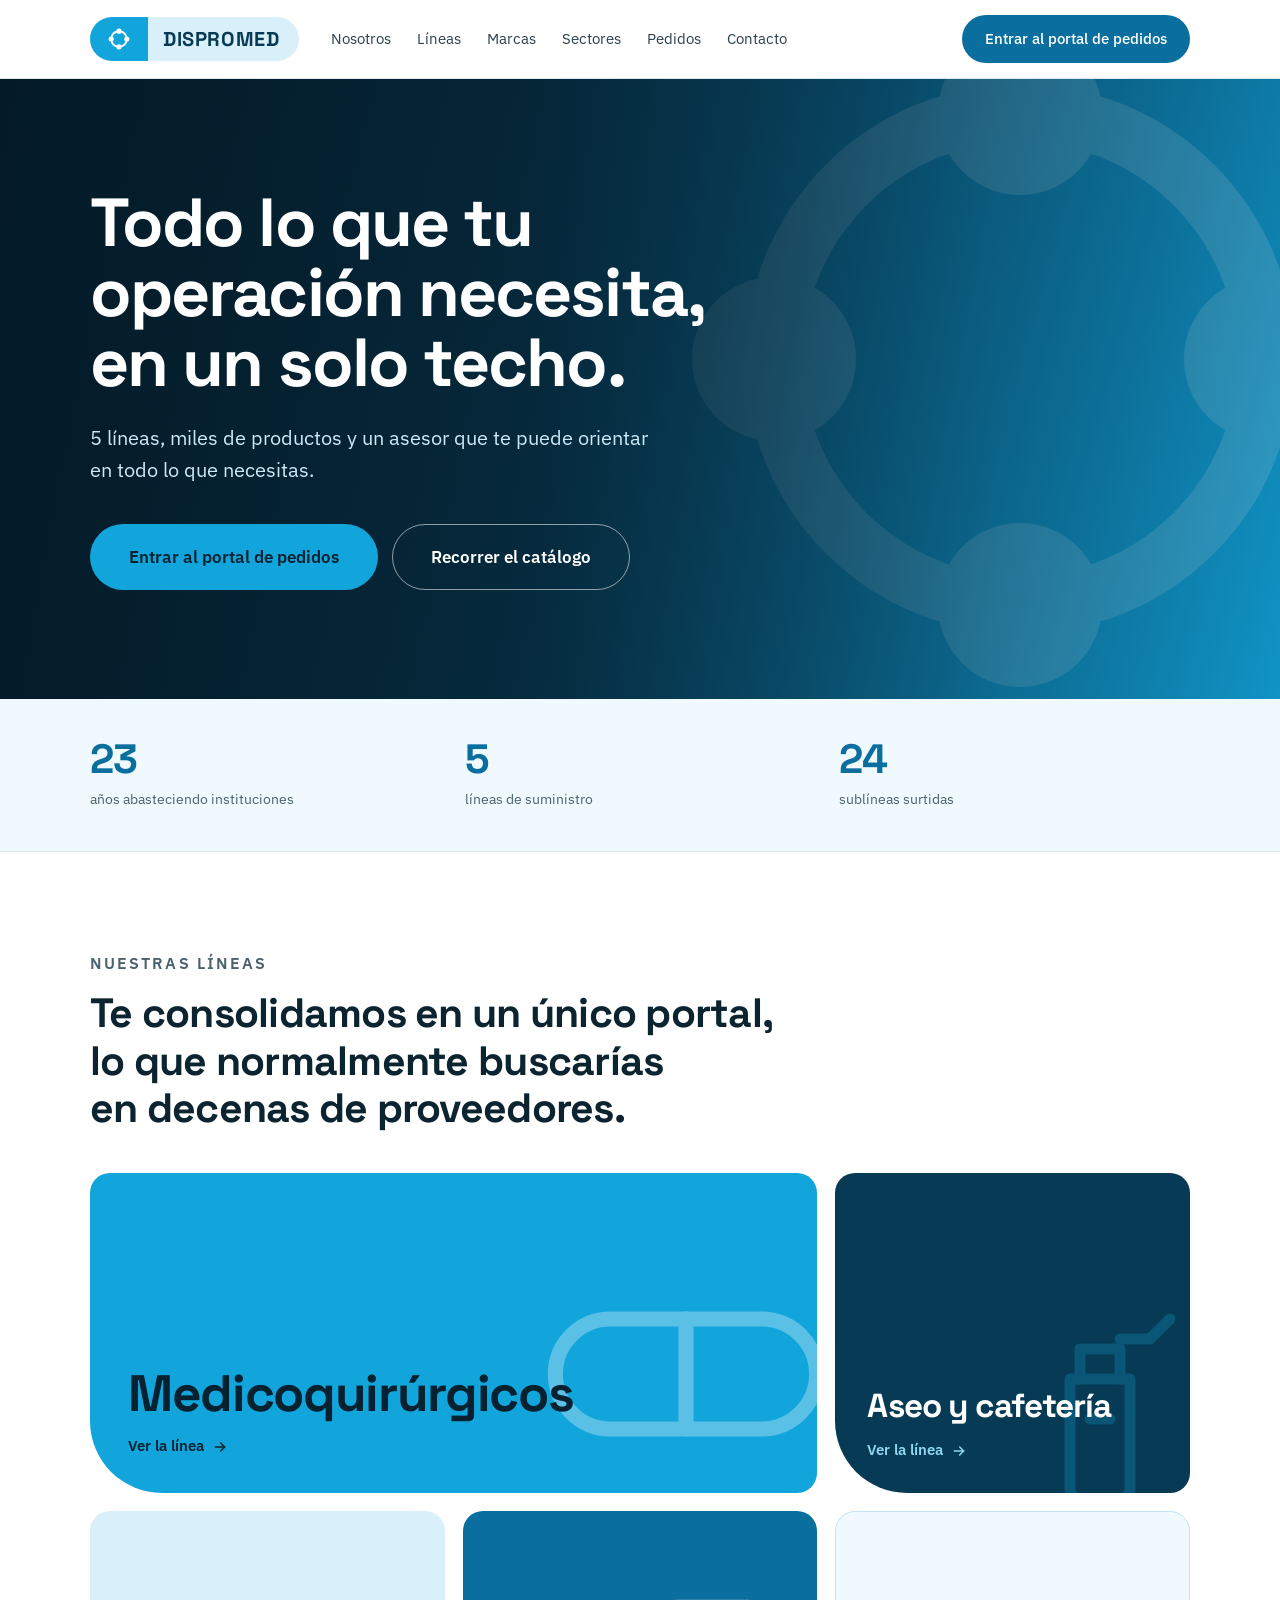
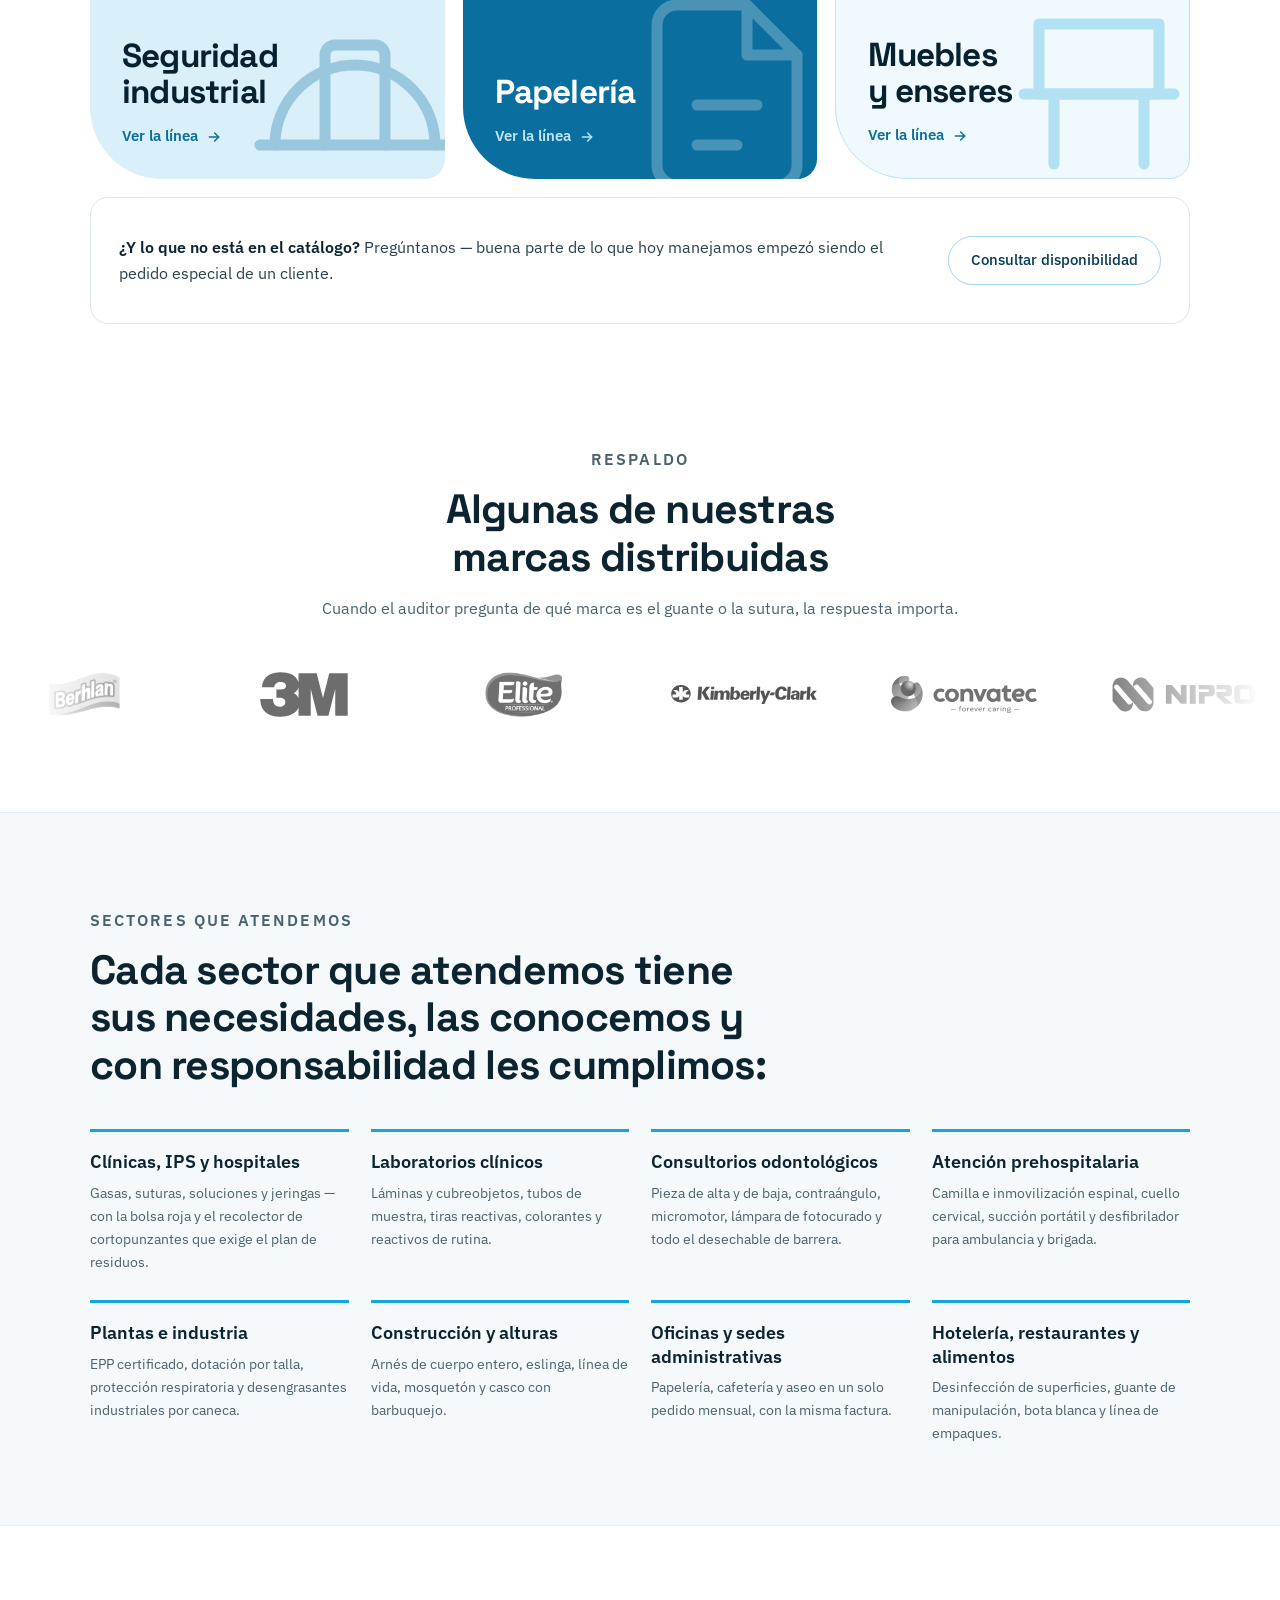
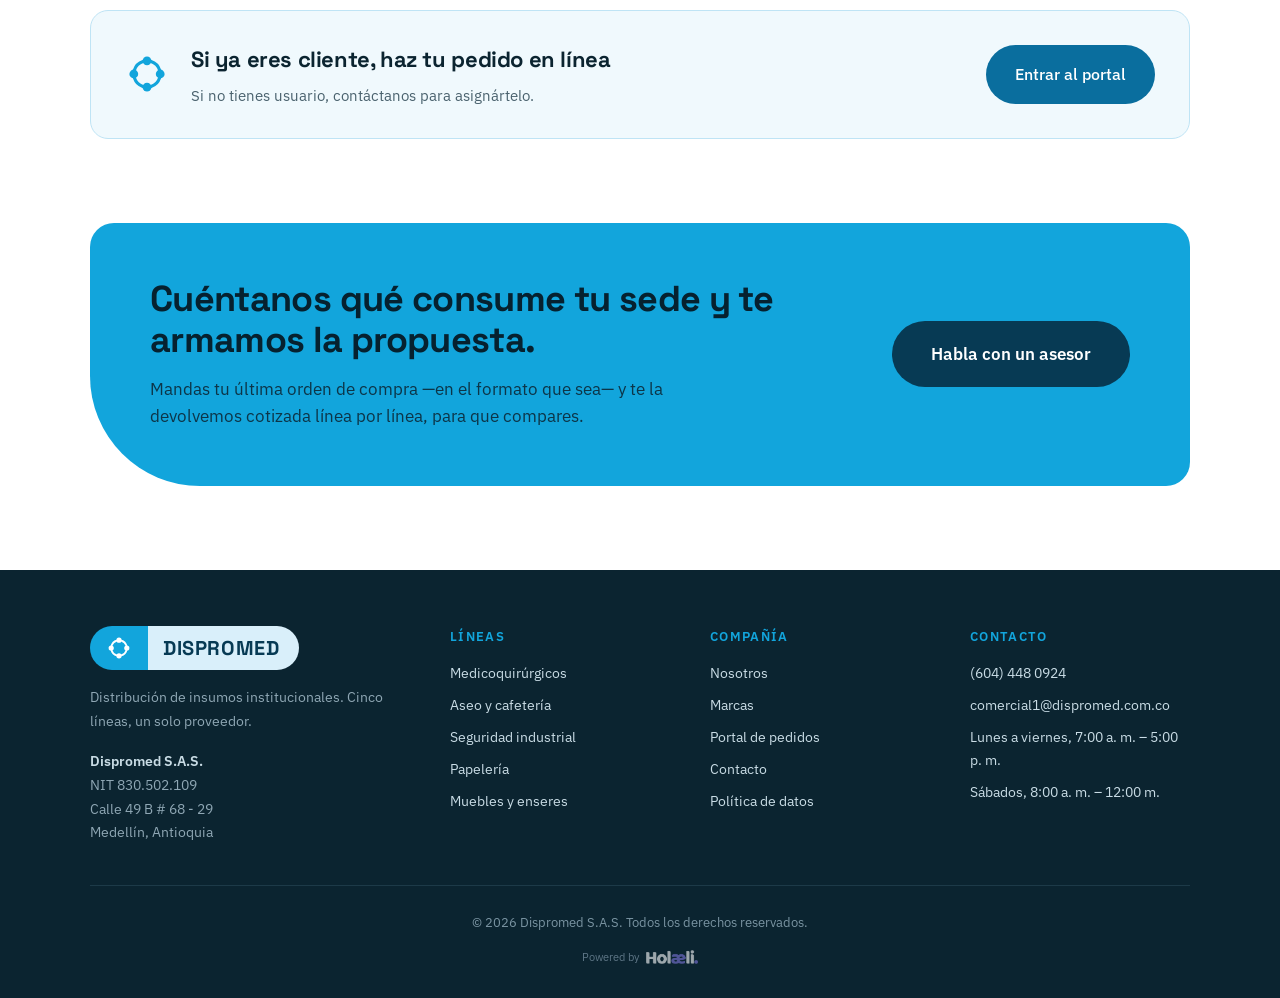
==== index.html @ 40efeca0 "feat(catalogo): el CSV manda, y la pagina obedece Las cinco tarjetas de linea llevaban a #contacto y" ====
<!doctype html>
<html lang="es-CO">
<head>
<meta charset="utf-8">
<meta name="viewport" content="width=device-width, initial-scale=1">
<title>Dispromed — Distribución de insumos institucionales</title>
<meta name="description" content="Medicoquirúrgicos, aseo y cafetería, seguridad industrial, papelería y muebles. Cinco líneas de suministro y un asesor que conoce lo que tu sede consume.">
<link rel="canonical" href="https://dispromed.com.co/">

<meta property="og:type" content="website">
<meta property="og:locale" content="es_CO">
<meta property="og:site_name" content="Dispromed">
<meta property="og:title" content="Dispromed — Distribución de insumos institucionales">
<meta property="og:description" content="Cinco líneas, miles de productos y un asesor que te puede orientar en todo lo que necesitas.">
<meta property="og:url" content="https://dispromed.com.co/">
<meta name="twitter:card" content="summary_large_image">
<meta name="theme-color" content="#12A5DC">

<link rel="icon" href="assets/img/favicon.svg" type="image/svg+xml">
<link rel="apple-touch-icon" href="assets/img/apple-touch-icon.png">

<link rel="preconnect" href="https://fonts.googleapis.com">
<link rel="preconnect" href="https://fonts.gstatic.com" crossorigin>
<link rel="stylesheet" href="https://fonts.googleapis.com/css2?family=Space+Grotesk:wght@500;700&family=IBM+Plex+Sans:wght@400;500;600&display=swap">
<link rel="stylesheet" href="assets/css/main.css?v=11">
<script defer src="assets/js/catalogo.js?v=1"></script>
</head>
<body>

<a class="skip" href="#contenido">Saltar al contenido</a>

<!-- Glifos reutilizables -->
<svg width="0" height="0" style="position:absolute" aria-hidden="true" focusable="false">
  <symbol id="ciclo" viewBox="0 0 100 100">
    <g fill="none" stroke="currentColor" stroke-width="7" stroke-linecap="round">
      <path d="M 59.27 21.47 A 30 30 0 0 1 78.53 40.73"/>
      <path d="M 78.53 59.27 A 30 30 0 0 1 59.27 78.53"/>
      <path d="M 40.73 78.53 A 30 30 0 0 1 21.47 59.27"/>
      <path d="M 21.47 40.73 A 30 30 0 0 1 40.73 21.47"/>
    </g>
    <g fill="currentColor">
      <circle cx="50" cy="20" r="10"/><circle cx="80" cy="50" r="10"/>
      <circle cx="50" cy="80" r="10"/><circle cx="20" cy="50" r="10"/>
    </g>
  </symbol>
  <symbol id="flecha" viewBox="0 0 24 24">
    <g fill="none" stroke="currentColor" stroke-width="2.2" stroke-linecap="round" stroke-linejoin="round">
      <path d="M5 12h14"/><path d="m13 6 6 6-6 6"/>
    </g>
  </symbol>
</svg>

<!-- ============================ CABECERA ============================ -->
<header class="site-header">
  <div class="wrap site-header__inner">
    <a class="logo" href="/" aria-label="Dispromed — inicio">
      <span class="logo__mark"><svg aria-hidden="true" style="color:#fff"><use href="#ciclo"/></svg></span>
      <span class="logo__word">DISPROMED</span>
    </a>

    <button class="nav-toggle" type="button" aria-expanded="false" aria-controls="nav" aria-label="Abrir menú">
      <svg width="24" height="24" viewBox="0 0 24 24" fill="none" stroke="currentColor" stroke-width="2" stroke-linecap="round" aria-hidden="true"><path d="M4 7h16M4 12h16M4 17h16"/></svg>
    </button>

    <nav class="nav" id="nav" aria-label="Principal">
      <a href="#nosotros">Nosotros</a>
      <a href="#lineas">Líneas</a>
      <a href="#marcas">Marcas</a>
      <a href="#sectores">Sectores</a>
      <a href="#pedidos">Pedidos</a>
      <a href="#contacto">Contacto</a>
    </nav>

    <a class="btn btn--primary btn--sm" href="https://app.holaeli.app" target="_blank" rel="noopener">Entrar al portal de pedidos</a>
  </div>
</header>

<main id="contenido">

<!-- ============================ BANNER ============================ -->
<section class="hero">
  <div class="hero__bg" aria-hidden="true"></div>
  <svg class="hero__mark" aria-hidden="true" style="color:#fff"><use href="#ciclo"/></svg>
  <div class="hero__veil" aria-hidden="true"></div>

  <div class="wrap hero__inner">
    <h1>Todo lo que tu operación necesita, en un solo techo.</h1>
    <p>5 líneas, miles de productos y un asesor que te puede orientar en todo lo que necesitas.</p>
    <div class="hero__cta">
      <a class="btn btn--brand btn--lg" href="https://app.holaeli.app" target="_blank" rel="noopener">Entrar al portal de pedidos</a>
      <a class="btn btn--ghost-light btn--lg" href="#lineas">Recorrer el catálogo</a>
    </div>
  </div>
</section>

<!-- ============================ CIFRAS ============================ -->
<section class="stats" id="nosotros" aria-label="Dispromed en cifras">
  <div class="wrap stats__grid">
    <div><div class="stat__n">23</div><div class="stat__l">años abasteciendo instituciones</div></div>
    <div><div class="stat__n" data-stat="lineas">5</div><div class="stat__l">líneas de suministro</div></div>
    <div><div class="stat__n" data-stat="sublineas">24</div><div class="stat__l">sublíneas surtidas</div></div>
  </div>
</section>

<!-- ============================ LÍNEAS ============================ -->
<section class="section section--tight" id="lineas">
  <div class="wrap">
    <div class="section__head">
      <p class="eyebrow">Nuestras líneas</p>
      <h2>Te consolidamos en un único portal, lo que normalmente buscarías en decenas de proveedores.</h2>
    </div>

    <div class="lines">
      <a class="line line--brand line--wide" href="catalogo/medicoquirurgicos.html">
        <svg class="line__icon" viewBox="0 0 24 24" fill="none" stroke-width="1.1" stroke-linecap="round" stroke-linejoin="round" aria-hidden="true"><rect x="2.5" y="8" width="19" height="8" rx="4"/><path d="M12 8v8"/></svg>
        <span class="line__name">Medicoquirúrgicos</span>
        <span class="line__more">Ver la línea <svg aria-hidden="true"><use href="#flecha"/></svg></span>
      </a>

      <a class="line line--ink" href="catalogo/aseo-y-cafeteria.html">
        <svg class="line__icon" viewBox="0 0 24 24" fill="none" stroke-width="1.1" stroke-linecap="round" stroke-linejoin="round" aria-hidden="true"><path d="M9 9h6v11a1 1 0 0 1-1 1h-4a1 1 0 0 1-1-1z"/><path d="M10 9V6h4v3"/><path d="M14 5h3l2-2"/><path d="M11 13h2"/></svg>
        <span class="line__name">Aseo y cafetería</span>
        <span class="line__more">Ver la línea <svg aria-hidden="true"><use href="#flecha"/></svg></span>
      </a>

      <a class="line line--pale" href="catalogo/seguridad-industrial.html">
        <svg class="line__icon" viewBox="0 0 24 24" fill="none" stroke-width="1.1" stroke-linecap="round" stroke-linejoin="round" aria-hidden="true"><path d="M4 17a8 8 0 0 1 16 0"/><path d="M9 17V8a1 1 0 0 1 1-1h4a1 1 0 0 1 1 1v9"/><path d="M2.5 17h19"/></svg>
        <span class="line__name">Seguridad<br>industrial</span>
        <span class="line__more">Ver la línea <svg aria-hidden="true"><use href="#flecha"/></svg></span>
      </a>

      <a class="line line--mid" href="catalogo/papeleria.html">
        <svg class="line__icon" viewBox="0 0 24 24" fill="none" stroke-width="1.1" stroke-linecap="round" stroke-linejoin="round" aria-hidden="true"><path d="M14 3H7a2 2 0 0 0-2 2v14a2 2 0 0 0 2 2h10a2 2 0 0 0 2-2V8z"/><path d="M14 3v5h5"/><path d="M9 13h6"/><path d="M9 17h4"/></svg>
        <span class="line__name">Papelería</span>
        <span class="line__more">Ver la línea <svg aria-hidden="true"><use href="#flecha"/></svg></span>
      </a>

      <a class="line line--soft" href="catalogo/muebles-y-enseres.html">
        <svg class="line__icon" viewBox="0 0 24 24" fill="none" stroke-width="1.1" stroke-linecap="round" stroke-linejoin="round" aria-hidden="true"><path d="M6 5h12v7H6z"/><path d="M4.5 12h15"/><path d="M7.5 12v7"/><path d="M16.5 12v7"/></svg>
        <span class="line__name">Muebles<br>y enseres</span>
        <span class="line__more">Ver la línea <svg aria-hidden="true"><use href="#flecha"/></svg></span>
      </a>
    </div>

    <div class="note-bar">
      <p class="note-bar__text"><strong>¿Y lo que no está en el catálogo?</strong> Pregúntanos — buena parte de lo que hoy manejamos empezó siendo el pedido especial de un cliente.</p>
      <a class="btn btn--outline btn--sm" href="#contacto">Consultar disponibilidad</a>
    </div>
  </div>
</section>

<!-- ============================ MARCAS ============================ -->
<section class="section" id="marcas" style="overflow:hidden">
  <div class="wrap">
    <div class="section__head section__head--center">
      <p class="eyebrow">Respaldo</p>
      <h2>Algunas de nuestras marcas distribuidas</h2>
      <p>Cuando el auditor pregunta de qué marca es el guante o la sutura, la respuesta importa.</p>
    </div>
  </div>

  <div class="marquee-zone" aria-label="Marcas distribuidas">
    <div class="mq">
      <div class="mq-track">
        <span class="mq-item"><img class="mq-logo" src="assets/img/marcas/berhlan.png" alt="Berhlan" loading="lazy"></span><span class="mq-item"><img class="mq-logo" src="assets/img/marcas/3m.svg" alt="3M" loading="lazy"></span><span class="mq-item"><img class="mq-logo" src="assets/img/marcas/elite.png" alt="Elite" loading="lazy"></span><span class="mq-item"><img class="mq-logo" src="assets/img/marcas/kimberly-clark.svg" alt="Kimberly-Clark" loading="lazy"></span><span class="mq-item"><img class="mq-logo" src="assets/img/marcas/convatec.svg" alt="ConvaTec" loading="lazy"></span><span class="mq-item"><img class="mq-logo" src="assets/img/marcas/nipro.svg" alt="Nipro" loading="lazy"></span><span class="mq-item"><img class="mq-logo is-small" src="assets/img/marcas/epson.svg" alt="Epson" loading="lazy"></span><span class="mq-item"><img class="mq-logo is-faint" src="assets/img/marcas/medex.png" alt="Medex" loading="lazy"></span><span class="mq-item"><img class="mq-logo" src="assets/img/marcas/hp.svg" alt="HP" loading="lazy"></span><span class="mq-item"><img class="mq-logo" src="assets/img/marcas/faber-castell.png" alt="Faber-Castell" loading="lazy"></span><span class="mq-item"><img class="mq-logo" src="assets/img/marcas/sharpie.svg" alt="Sharpie" loading="lazy"></span>
        <span class="mq-item" aria-hidden="true"><img class="mq-logo" src="assets/img/marcas/berhlan.png" alt="" loading="lazy"></span><span class="mq-item" aria-hidden="true"><img class="mq-logo" src="assets/img/marcas/3m.svg" alt="" loading="lazy"></span><span class="mq-item" aria-hidden="true"><img class="mq-logo" src="assets/img/marcas/elite.png" alt="" loading="lazy"></span><span class="mq-item" aria-hidden="true"><img class="mq-logo" src="assets/img/marcas/kimberly-clark.svg" alt="" loading="lazy"></span><span class="mq-item" aria-hidden="true"><img class="mq-logo" src="assets/img/marcas/convatec.svg" alt="" loading="lazy"></span><span class="mq-item" aria-hidden="true"><img class="mq-logo" src="assets/img/marcas/nipro.svg" alt="" loading="lazy"></span><span class="mq-item" aria-hidden="true"><img class="mq-logo is-small" src="assets/img/marcas/epson.svg" alt="" loading="lazy"></span><span class="mq-item" aria-hidden="true"><img class="mq-logo is-faint" src="assets/img/marcas/medex.png" alt="" loading="lazy"></span><span class="mq-item" aria-hidden="true"><img class="mq-logo" src="assets/img/marcas/hp.svg" alt="" loading="lazy"></span><span class="mq-item" aria-hidden="true"><img class="mq-logo" src="assets/img/marcas/faber-castell.png" alt="" loading="lazy"></span><span class="mq-item" aria-hidden="true"><img class="mq-logo" src="assets/img/marcas/sharpie.svg" alt="" loading="lazy"></span>
      </div>
    </div>
    <div class="mq-fade mq-fade--l" aria-hidden="true"></div>
    <div class="mq-fade mq-fade--r" aria-hidden="true"></div>
  </div>

</section>

<!-- ============================ SECTORES ============================ -->
<section class="section--tint" id="sectores">
  <div class="wrap">
    <div class="section__head">
      <p class="eyebrow">Sectores que atendemos</p>
      <h2>Cada sector que atendemos tiene sus necesidades, las conocemos y con responsabilidad les cumplimos:</h2>
    </div>

    <div class="sectors">
      <div class="sector"><h3>Clínicas, IPS y hospitales</h3><p>Gasas, suturas, soluciones y jeringas — con la bolsa roja y el recolector de cortopunzantes que exige el plan de residuos.</p></div>
      <div class="sector"><h3>Laboratorios clínicos</h3><p>Láminas y cubreobjetos, tubos de muestra, tiras reactivas, colorantes y reactivos de rutina.</p></div>
      <div class="sector"><h3>Consultorios odontológicos</h3><p>Pieza de alta y de baja, contraángulo, micromotor, lámpara de fotocurado y todo el desechable de barrera.</p></div>
      <div class="sector"><h3>Atención prehospitalaria</h3><p>Camilla e inmovilización espinal, cuello cervical, succión portátil y desfibrilador para ambulancia y brigada.</p></div>
      <div class="sector"><h3>Plantas e industria</h3><p>EPP certificado, dotación por talla, protección respiratoria y desengrasantes industriales por caneca.</p></div>
      <div class="sector"><h3>Construcción y alturas</h3><p>Arnés de cuerpo entero, eslinga, línea de vida, mosquetón y casco con barbuquejo.</p></div>
      <div class="sector"><h3>Oficinas y sedes administrativas</h3><p>Papelería, cafetería y aseo en un solo pedido mensual, con la misma factura.</p></div>
      <div class="sector"><h3>Hotelería, restaurantes y alimentos</h3><p>Desinfección de superficies, guante de manipulación, bota blanca y línea de empaques.</p></div>
    </div>
  </div>
</section>

<!-- ============================ PEDIDOS ============================ -->
<section class="section" id="pedidos">
  <div class="wrap">
    <div class="orders">
      <svg viewBox="0 0 100 100" width="44" height="44" aria-hidden="true" style="color:var(--blue-500)"><use href="#ciclo"/></svg>
      <div>
        <h3>Si ya eres cliente, haz tu pedido en línea</h3>
        <p>Si no tienes usuario, contáctanos para asignártelo.</p>
      </div>
      <a class="btn btn--primary" href="https://app.holaeli.app" target="_blank" rel="noopener">Entrar al portal</a>
    </div>
  </div>
</section>

<!-- ============================ CIERRE ============================ -->
<section class="section" style="padding-top:0" id="contacto">
  <div class="wrap">
    <div class="closer">
      <div>
        <h2>Cuéntanos qué consume tu sede y te armamos la propuesta.</h2>
        <p>Mandas tu última orden de compra —en el formato que sea— y te la devolvemos cotizada línea por línea, para que compares.</p>
      </div>
      <div>
        <a class="btn btn--ink btn--lg" href="mailto:comercial1@dispromed.com.co?subject=Solicitud%20de%20cotizaci%C3%B3n">Habla con un asesor</a>
      </div>
    </div>
  </div>
</section>

</main>

<!-- ============================ PIE ============================ -->
<footer class="site-footer">
  <div class="wrap">
    <div class="site-footer__grid">
      <div>
        <span class="logo" aria-label="Dispromed">
          <span class="logo__mark"><svg aria-hidden="true" style="color:#fff"><use href="#ciclo"/></svg></span>
          <span class="logo__word">DISPROMED</span>
        </span>
        <p>Distribución de insumos institucionales. Cinco líneas, un solo proveedor.</p>
        <p><strong style="color:#C9DCE5;font-weight:600">Dispromed S.A.S.</strong><br>NIT 830.502.109<br>Calle 49 B # 68 - 29<br>Medellín, Antioquia</p>
      </div>

      <div>
        <h4>Líneas</h4>
        <ul>
          <li><a href="catalogo/medicoquirurgicos.html">Medicoquirúrgicos</a></li>
          <li><a href="catalogo/aseo-y-cafeteria.html">Aseo y cafetería</a></li>
          <li><a href="catalogo/seguridad-industrial.html">Seguridad industrial</a></li>
          <li><a href="catalogo/papeleria.html">Papelería</a></li>
          <li><a href="catalogo/muebles-y-enseres.html">Muebles y enseres</a></li>
        </ul>
      </div>

      <div>
        <h4>Compañía</h4>
        <ul>
          <li><a href="#nosotros">Nosotros</a></li>
          <li><a href="#marcas">Marcas</a></li>
          <li><a href="https://app.holaeli.app" target="_blank" rel="noopener">Portal de pedidos</a></li>
          <li><a href="#contacto">Contacto</a></li>
          <li><a href="politica-de-datos.html">Política de datos</a></li>
        </ul>
      </div>

      <div>
        <h4>Contacto</h4>
        <ul>
          <li><a href="tel:+576044480924">(604) 448 0924</a></li>
          <li><a href="mailto:comercial1@dispromed.com.co">comercial1@dispromed.com.co</a></li>
          <li>Lunes a viernes, 7:00 a.&nbsp;m. – 5:00 p.&nbsp;m.</li>
          <li>Sábados, 8:00 a.&nbsp;m. – 12:00 m.</li>
        </ul>
      </div>
    </div>

    <div class="site-footer__legal">
      <span>© 2026 Dispromed S.A.S. Todos los derechos reservados.</span>
      <span class="powered">Powered by
        <a href="https://holaeli.app" target="_blank" rel="noopener"><img src="assets/img/holaeli-wordmark-white.png" width="53" height="14" alt="Holaeli" loading="lazy"></a>
      </span>
    </div>
  </div>
</footer>

<script>
(function () {
  var btn = document.querySelector('.nav-toggle');
  var nav = document.getElementById('nav');
  if (!btn || !nav) return;
  btn.addEventListener('click', function () {
    var open = nav.classList.toggle('is-open');
    btn.setAttribute('aria-expanded', open ? 'true' : 'false');
    btn.setAttribute('aria-label', open ? 'Cerrar menú' : 'Abrir menú');
  });
  nav.addEventListener('click', function (e) {
    if (e.target.tagName === 'A') {
      nav.classList.remove('is-open');
      btn.setAttribute('aria-expanded', 'false');
    }
  });
})();
</script>

</body>
</html>
---- assets/css/main.css ----
/* =============================================================================
   Dispromed — hoja de estilo única
   Paleta y tipografía: docs/design/dispromed-web (maqueta aprobada 2026-08-31)
   ============================================================================= */

:root {
  /* Azules — un solo tono de marca extendido a rampa */
  --ink:       #0B2430;
  --ink-2:     #073A54;
  --blue-700:  #0A6E9E;
  --blue-500:  #12A5DC;
  --blue-300:  #8FD7F2;
  --blue-100:  #D9EFFA;
  --blue-50:   #F0F9FD;

  --paper:     #FFFFFF;
  --paper-2:   #F5F9FB;
  --rule:      #DCE7ED;
  --rule-2:    #E4EEF3;

  --body:      #2A414D;
  --muted:     #4A626E;
  --faint:     #7A8F9A;
  --on-dark:   #CDE9F7;

  --display: 'Space Grotesk', 'Trebuchet MS', system-ui, sans-serif;
  --text:    'IBM Plex Sans', 'Segoe UI', system-ui, -apple-system, sans-serif;

  --wrap: 1180px;
  --pad: 40px;
}

*, *::before, *::after { box-sizing: border-box; }

html { -webkit-text-size-adjust: 100%; scroll-behavior: smooth; }

body {
  margin: 0;
  font-family: var(--text);
  font-size: 16px;
  line-height: 1.65;
  color: var(--body);
  background: var(--paper);
  -webkit-font-smoothing: antialiased;
}

img, svg { max-width: 100%; display: block; }

a { color: var(--blue-700); text-decoration: none; }
a:hover { color: var(--ink-2); }

button { font: inherit; cursor: pointer; }

h1, h2, h3 { font-family: var(--display); font-weight: 700; letter-spacing: -0.018em; margin: 0; }

:focus-visible {
  outline: 3px solid var(--blue-500);
  outline-offset: 2px;
  border-radius: 4px;
}

.wrap { max-width: var(--wrap); margin: 0 auto; padding: 0 var(--pad); }

.skip {
  position: absolute; left: -9999px; top: 0; z-index: 100;
  background: var(--ink); color: #fff; padding: 12px 18px; border-radius: 0 0 8px 0;
}
.skip:focus { left: 0; color: #fff; }

.eyebrow {
  font-size: 12px; font-weight: 600; letter-spacing: 0.13em;
  text-transform: uppercase; color: var(--blue-500);
}

/* ---------- Botones ---------- */
.btn {
  display: inline-flex; align-items: center; justify-content: center;
  border-radius: 999px; border: 1px solid transparent;
  font-weight: 500; text-align: center; white-space: nowrap;
  padding: 15px 28px; font-size: 16px;
  transition: background-color .15s ease, color .15s ease, border-color .15s ease;
}
.btn--sm { padding: 11px 22px; font-size: 15px; }
.btn--lg { padding: 18px 38px; font-size: 17px; font-weight: 600; }
.btn--block { display: flex; width: 100%; }

.btn--primary { background: var(--blue-700); color: #fff; }
.btn--primary:hover { background: var(--ink-2); color: #fff; }

.btn--ink { background: var(--ink-2); color: #fff; }
.btn--ink:hover { background: var(--ink); color: #fff; }

.btn--brand { background: var(--blue-500); color: #06212F; font-weight: 600; }
.btn--brand:hover { background: var(--blue-300); color: #06212F; }

.btn--outline { background: var(--paper); color: var(--ink-2); border-color: #9FD5EE; }
.btn--outline:hover { background: var(--blue-50); color: var(--ink-2); }

.btn--ghost-light { background: transparent; color: #fff; border-color: rgba(255,255,255,.55); }
.btn--ghost-light:hover { background: rgba(255,255,255,.12); color: #fff; }

/* ---------- Cabecera ---------- */
.site-header {
  position: sticky; top: 0; z-index: 40;
  background: var(--paper); border-bottom: 1px solid var(--rule);
}
.site-header__inner {
  min-height: 78px; display: flex; align-items: center; gap: 32px;
}

.logo { display: inline-flex; align-items: stretch; height: 44px; border-radius: 999px; overflow: hidden; flex-shrink: 0; }
.logo__mark { width: 58px; background: var(--blue-500); display: flex; align-items: center; justify-content: center; }
.logo__mark svg { width: 26px; height: 26px; }
.logo__word {
  background: var(--blue-100); display: flex; align-items: center; padding: 0 20px 0 15px;
  font-family: var(--display); font-size: 20px; font-weight: 700; letter-spacing: .03em; color: var(--ink-2);
}
.logo--dark .logo__word { background: var(--blue-100); }

.nav { display: flex; align-items: center; gap: 26px; flex: 1; }
.nav a { font-size: 15px; color: var(--body); }
.nav a:hover { color: var(--blue-700); }

.nav-toggle { display: none; background: none; border: 0; padding: 10px; color: var(--ink-2); }

/* ---------- Hero ---------- */
.hero { position: relative; overflow: hidden; background: var(--ink-2); }
.hero__bg { position: absolute; inset: 0; background: linear-gradient(118deg, #062F45 0%, #0A5C82 48%, #12A5DC 100%); }
.hero__mark { position: absolute; right: -150px; top: -130px; width: 820px; height: 820px; opacity: .14; }
.hero__veil {
  position: absolute; inset: 0;
  background: linear-gradient(90deg, rgba(4,24,36,.90) 0%, rgba(4,24,36,.74) 42%, rgba(4,24,36,.28) 78%, rgba(4,24,36,.12) 100%);
}
.hero__inner { position: relative; min-height: 620px; display: flex; flex-direction: column; justify-content: center; padding-top: 64px; padding-bottom: 64px; }
.hero h1 {
  font-size: clamp(36px, 5.4vw, 68px); line-height: 1.03; letter-spacing: -.028em;
  color: #fff; max-width: 800px; text-wrap: balance; margin: 0;
}
.hero p { font-size: clamp(17px, 1.6vw, 21px); line-height: 1.55; color: var(--on-dark); max-width: 580px; margin: 24px 0 0; }
.hero__cta { display: flex; flex-wrap: wrap; gap: 14px; margin-top: 38px; }

.photo-slot {
  position: absolute; right: 26px; bottom: 22px;
  display: inline-flex; align-items: center; gap: 8px;
  padding: 7px 14px; border-radius: 999px;
  background: rgba(255,255,255,.14); border: 1px dashed rgba(255,255,255,.45);
  font-size: 12px; font-weight: 500; color: #fff;
}

/* ---------- Cifras ---------- */
.stats { background: var(--blue-50); border-bottom: 1px solid var(--rule); padding: 40px 0; }
.stats__grid { display: grid; grid-template-columns: repeat(auto-fit, minmax(200px, 1fr)); gap: 24px; }
.stat__n { font-family: var(--display); font-size: clamp(32px, 3.2vw, 44px); font-weight: 700; color: var(--blue-700); line-height: 1; letter-spacing: -.02em; }
.stat__l { font-size: 14px; color: var(--muted); margin-top: 8px; }

/* ---------- Secciones ---------- */
.section { padding: 84px 0; }
.section--tight { padding: 84px 0 24px; }
.section--tint { background: var(--paper-2); border-top: 1px solid var(--rule-2); border-bottom: 1px solid var(--rule-2); padding: 80px 0; }
.section__head { margin-bottom: 40px; }
.section__head h2 { font-size: clamp(28px, 3.2vw, 42px); line-height: 1.16; color: var(--ink); max-width: 940px; text-wrap: balance; margin: 14px 0 0; }
.section__head p { font-size: 16px; color: var(--muted); margin: 14px 0 0; }
.section__head--center { text-align: center; max-width: 700px; margin-left: auto; margin-right: auto; }

/* ---------- Líneas ---------- */
.lines { display: grid; grid-template-columns: repeat(3, minmax(0,1fr)); gap: 18px; }
.line {
  position: relative; overflow: hidden; display: flex; flex-direction: column; justify-content: flex-end;
  border-radius: 20px 20px 20px 72px; padding: 30px 32px; min-height: 268px;
  text-decoration: none; transition: transform .18s ease;
}
.line:hover { transform: translateY(-3px); }
.line--wide { grid-column: span 2; min-height: 320px; padding: 34px 38px; }
.line__icon { position: absolute; right: -30px; bottom: -36px; width: 240px; height: 240px; pointer-events: none; }
.line--wide .line__icon { right: -34px; bottom: -46px; width: 330px; height: 330px; }
.line__name { position: relative; font-family: var(--display); font-size: clamp(26px, 2.6vw, 34px); font-weight: 700; line-height: 1.08; letter-spacing: -.024em; }
.line--wide .line__name { font-size: clamp(30px, 4vw, 52px); line-height: 1.04; letter-spacing: -.026em; }
.line__more { position: relative; display: inline-flex; align-items: center; gap: 8px; margin-top: 14px; font-size: 15px; font-weight: 600; }
.line__more svg { width: 16px; height: 16px; }

.line--brand { background: var(--blue-500); }
.line--brand .line__name, .line--brand .line__more { color: #06212F; }
.line--brand .line__icon { stroke: #fff; opacity: .30; }

.line--ink { background: var(--ink-2); }
.line--ink .line__name { color: #fff; }
.line--ink .line__more { color: var(--blue-300); }
.line--ink .line__icon { stroke: var(--blue-500); opacity: .26; }

.line--pale { background: var(--blue-100); }
.line--pale .line__name { color: #06212F; }
.line--pale .line__more { color: var(--blue-700); }
.line--pale .line__icon { stroke: var(--blue-700); opacity: .30; }

.line--mid { background: var(--blue-700); }
.line--mid .line__name { color: #fff; }
.line--mid .line__more { color: #BFE4F5; }
.line--mid .line__icon { stroke: #fff; opacity: .26; }

.line--soft { background: var(--blue-50); border: 1px solid #BFE4F5; }
.line--soft .line__name { color: #06212F; }
.line--soft .line__more { color: var(--blue-700); }
.line--soft .line__icon { stroke: var(--blue-500); opacity: .28; }

.note-bar {
  display: flex; align-items: center; gap: 20px; flex-wrap: wrap;
  margin-top: 18px; padding: 20px 28px; border: 1px solid var(--rule); border-radius: 18px;
}
.note-bar__text { flex: 1; min-width: 260px; font-size: 16px; }
.note-bar__text strong { font-weight: 600; color: var(--ink); }

/* ---------- Marcas ---------- */
.marquee-zone { position: relative; }
.mq { overflow: hidden; }
.mq-track { display: flex; align-items: center; gap: 52px; width: max-content; animation: mq 78s linear infinite; }
.mq-track--rev { animation-name: mqrev; animation-duration: 92s; }
/* Cada casilla del riel admite indistintamente un logotipo o el nombre en
   texto. La altura fija es lo que hace que convivan sin desalinearse, y
   permite ir sustituyendo texto por logotipo de uno en uno, sin rehacer nada. */
/* Casilla de tamano fijo. Es lo que iguala opticamente logos cuadrados y
   logotipos apaisados: sin ella, un logo 1:1 mide a lo ancho la quinta parte
   que un wordmark 8:1 puesto a la misma altura, y parece un error. */
.mq-item {
  display: inline-flex; align-items: center; justify-content: center;
  width: 168px; height: 66px; flex-shrink: 0;
  font-family: var(--display); font-size: 23px; font-weight: 500;
  color: #5C7280; white-space: nowrap; letter-spacing: -.01em;
}
/* Dos topes, no uno: el de altura manda en los cuadrados, el de ancho en los
   apaisados. Asi ninguno domina el riel ni desaparece.
   `mix-blend-mode: multiply` sobre el blanco de la seccion hace desaparecer el
   fondo solido de los logos que llegaron sin transparencia (BMax, Gipao). */
.mq-item img {
  max-height: 46px; max-width: 146px; width: auto; height: auto; object-fit: contain;
  filter: grayscale(1); opacity: .72;
  transition: filter .2s ease, opacity .2s ease;
}
.mq-item img:hover { filter: grayscale(0); opacity: 1; }
/* Logos de linea muy fina y clara: sin oscurecerlos se pierden contra el blanco. */
.mq-item img.is-faint { filter: grayscale(1) brightness(.62) contrast(1.25); opacity: .85; }
/* Logos dibujados dentro de un lienzo cuadrado con mucho margen: el trazo real
   ocupa una fraccion de la casilla y se leen mas pequenos que los demas. */
.mq-item img.is-small { max-height: 64px; max-width: 160px; }
.mq-item img.is-faint:hover { filter: grayscale(0) brightness(1) contrast(1); opacity: 1; }
@keyframes mq    { from { transform: translateX(0); }     to { transform: translateX(-50%); } }
@keyframes mqrev { from { transform: translateX(-50%); }  to { transform: translateX(0); } }
@media (prefers-reduced-motion: reduce) {
  .mq-track { animation: none; flex-wrap: wrap; width: auto; justify-content: center; gap: 20px 40px; padding: 0 var(--pad); }
}
.mq-fade { position: absolute; top: 0; bottom: 0; width: 170px; pointer-events: none; }
.mq-fade--l { left: 0; background: linear-gradient(90deg, var(--paper) 12%, rgba(255,255,255,0) 100%); }
.mq-fade--r { right: 0; background: linear-gradient(270deg, var(--paper) 12%, rgba(255,255,255,0) 100%); }

.footnote { font-size: 13px; color: var(--faint); }

/* ---------- Sectores ---------- */
.sectors { display: grid; grid-template-columns: repeat(4, minmax(0,1fr)); gap: 26px 22px; }
.sector { border-top: 3px solid var(--blue-500); padding-top: 18px; }
.sector h3 { font-family: var(--text); font-size: 18px; line-height: 1.3; font-weight: 600; color: var(--ink); letter-spacing: 0; }
.sector p { font-size: 14px; line-height: 1.65; color: var(--muted); margin: 8px 0 0; }

/* ---------- Pedidos ---------- */
.orders {
  display: grid; grid-template-columns: 44px minmax(0,1fr) auto; gap: 22px; align-items: center;
  background: var(--blue-50); border: 1px solid #BFE4F5; border-radius: 18px; padding: 30px 34px;
}
.orders h3 { font-size: 22px; color: var(--ink); }
.orders p { font-size: 15px; line-height: 1.6; color: var(--muted); margin: 6px 0 0; max-width: 660px; }

/* ---------- Cierre ---------- */
.closer {
  background: var(--blue-500); border-radius: 24px 24px 24px 110px; padding: 56px 60px;
  display: grid; grid-template-columns: minmax(0,1fr) auto; gap: 40px; align-items: center;
}
.closer h2 { font-size: clamp(26px, 3vw, 36px); line-height: 1.16; color: #06212F; }
.closer p { font-size: 17px; line-height: 1.6; color: #0D3548; margin: 14px 0 0; max-width: 560px; }

/* ---------- Pie ---------- */
.site-footer { background: var(--ink); color: #8FA7B4; padding: 56px 0 32px; }
.site-footer__grid { display: grid; grid-template-columns: 320px repeat(3, minmax(0,1fr)); gap: 40px; }
.site-footer h4 { font-family: var(--text); font-size: 13px; font-weight: 600; letter-spacing: .1em; text-transform: uppercase; color: var(--blue-500); margin: 0 0 14px; }
.site-footer ul { list-style: none; margin: 0; padding: 0; display: flex; flex-direction: column; gap: 9px; }
.site-footer a, .site-footer li { font-size: 14px; color: #C9DCE5; }
.site-footer a:hover { color: #fff; }
.site-footer p { font-size: 14px; line-height: 1.7; margin: 16px 0 0; }
.site-footer__legal {
  border-top: 1px solid #1D3A48; margin-top: 40px; padding-top: 26px;
  display: flex; flex-direction: column; align-items: center; gap: 14px;
  text-align: center; font-size: 13px; color: #7A94A2;
}
/* Solo el logotipo es enlace. El texto es texto: si va dentro del <a>
   hereda su color y su peso, y termina pesando mas que el copyright. */
.powered { display: inline-flex; align-items: center; gap: 7px; font-size: 11px; color: #5F7787; }
.powered a { display: inline-flex; line-height: 0; }
.powered img { height: 14px; width: auto; opacity: .6; transition: opacity .15s ease; }
.powered a:hover img { opacity: 1; }

/* ---------- Documento largo (legal) ---------- */
.doc { max-width: 780px; padding-top: 72px; padding-bottom: 88px; }
.doc h1 { font-size: clamp(28px, 3.4vw, 40px); line-height: 1.15; color: var(--ink); margin: 14px 0 0; }
.doc h2 { font-family: var(--text); font-size: 19px; font-weight: 600; letter-spacing: 0; color: var(--ink); margin: 40px 0 0; }
.doc h3 { font-family: var(--text); font-size: 16px; font-weight: 600; letter-spacing: 0; color: var(--ink); margin: 26px 0 0; }
.doc p, .doc li { font-size: 16px; line-height: 1.75; color: var(--muted); }
.doc p { margin: 12px 0 0; }
.doc ul, .doc ol { margin: 12px 0 0; padding-left: 22px; }
.doc li { margin-top: 8px; }
.doc strong { color: var(--body); font-weight: 600; }
.doc__meta { font-size: 14px; color: var(--faint); margin-top: 10px; }
.doc__aviso {
  background: #FFF4E0; border-radius: 12px; padding: 18px 20px; margin-top: 28px;
}
.doc__aviso p { color: #6B4400; font-size: 15px; margin: 0; }
.doc__aviso p + p { margin-top: 10px; }
.doc__aviso strong { color: #6B4400; }
.doc__pend { background: var(--blue-50); border-left: 3px solid var(--blue-500); padding: 2px 14px; margin-top: 14px; }
.doc__pend p { font-size: 15px; }

/* =============================================================================
   Adaptable
   ============================================================================= */

@media (max-width: 1023px) {
  :root { --pad: 28px; }
  .nav {
    display: none; position: absolute; top: 100%; left: 0; right: 0;
    flex-direction: column; align-items: flex-start; gap: 0;
    background: var(--paper); border-bottom: 1px solid var(--rule); padding: 8px var(--pad) 20px;
  }
  .nav.is-open { display: flex; }
  .nav a { width: 100%; padding: 13px 0; border-bottom: 1px solid var(--rule); font-size: 16px; }
  .nav-toggle { display: inline-flex; margin-left: auto; }
  .site-header__inner { position: relative; gap: 12px; }
  .site-header .btn { display: none; }

  .stats__grid { gap: 20px 24px; }
  .lines { grid-template-columns: repeat(2, minmax(0,1fr)); }
  .line--wide { grid-column: span 2; }
  .sectors { grid-template-columns: repeat(2, minmax(0,1fr)); }
  .site-footer__grid { grid-template-columns: repeat(2, minmax(0,1fr)); }
  .closer { padding: 44px 40px; }
}

@media (max-width: 767px) {
  :root { --pad: 20px; }
  .section, .section--tint { padding: 56px 0; }
  .section--tight { padding: 56px 0 16px; }
  .section__head { margin-bottom: 28px; }

  .hero__inner { min-height: 0; padding-top: 48px; padding-bottom: 52px; }
  .hero__mark { right: -130px; top: -90px; width: 440px; height: 440px; }
  .hero__veil { background: linear-gradient(160deg, rgba(4,24,36,.90) 0%, rgba(4,24,36,.76) 55%, rgba(4,24,36,.36) 100%); }
  .hero__cta { flex-direction: column; align-items: stretch; margin-top: 28px; }
  .hero__cta .btn { width: 100%; }
  .photo-slot { position: static; margin-top: 22px; }

  .lines { grid-template-columns: 1fr; }
  .line, .line--wide { grid-column: auto; min-height: 168px; padding: 22px; border-radius: 16px 16px 16px 52px; }
  .line__icon, .line--wide .line__icon { width: 170px; height: 170px; right: -20px; bottom: -26px; }
  .line__more { display: none; }

  .sectors { grid-template-columns: 1fr; gap: 20px; }
  .mq-fade { width: 56px; }
  .mq-track { gap: 30px; animation-duration: 70s; }
  .mq-track--rev { animation-duration: 68s; }
  .mq-item { font-size: 19px; }

  .orders { grid-template-columns: 1fr; gap: 14px; padding: 24px; }
  .orders .btn { width: 100%; }

  .closer { grid-template-columns: 1fr; padding: 32px 24px; border-radius: 18px 18px 18px 64px; }
  .closer .btn { width: 100%; }

  .site-footer__grid { grid-template-columns: 1fr; gap: 30px; }
  .note-bar { padding: 18px 20px; }
  .note-bar .btn { width: 100%; }
}

/* =============================================================================
   Catálogo — páginas generadas en catalogo/*.html + buscador de catalogo/index.html
   Fuente: data/catalogo.csv, vía scripts/generar_catalogo.py. No se edita a
   mano el resultado; se edita este bloque.
   ============================================================================= */

/* ---------- Buscador (catalogo/index.html) ---------- */
.cat-search {
  margin-top: 32px; max-width: 560px;
}
.cat-search label {
  display: block; font-size: 13px; font-weight: 600; color: var(--ink-2); margin-bottom: 8px;
}
.cat-search input[type="search"] {
  width: 100%; font: inherit; font-size: 16px; padding: 14px 18px;
  border: 1px solid var(--rule); border-radius: 12px; color: var(--body); background: var(--paper);
}
.cat-search input[type="search"]:focus-visible {
  outline: 3px solid var(--blue-500); outline-offset: 1px; border-color: var(--blue-500);
}
.cat-search__resultados {
  margin-top: 10px; max-height: 420px; overflow-y: auto;
  border: 1px solid var(--rule); border-radius: 12px; background: var(--paper);
}
.cat-search__resultados:empty { display: none; }
.cat-search__item {
  display: flex; flex-direction: column; gap: 2px;
  padding: 12px 16px; border-bottom: 1px solid var(--rule-2); text-decoration: none;
}
.cat-search__item:last-child { border-bottom: 0; }
.cat-search__item:hover { background: var(--blue-50); }
.cat-search__cod { font-family: var(--display); font-size: 12px; font-weight: 600; color: var(--blue-700); }
.cat-search__desc { font-size: 15px; color: var(--body); }
.cat-search__linea { font-size: 12px; color: var(--muted); }
.cat-search__vacio { padding: 14px 16px; font-size: 14px; color: var(--muted); }
.cat-search__mas {
  display: block; width: 100%; padding: 12px 16px; border: 0; background: var(--paper-2);
  color: var(--blue-700); font: inherit; font-size: 14px; font-weight: 600; cursor: pointer;
}
.cat-search__mas:hover { background: var(--blue-50); }

/* ---------- Subgrupos (catalogo/<linea>.html) ---------- */
.cat-grupo {
  border: 1px solid var(--rule); border-radius: 14px; margin-top: 14px; overflow: hidden;
}
.cat-grupo summary {
  cursor: pointer; list-style: none; padding: 16px 20px;
  font-family: var(--display); font-size: 16px; font-weight: 600; color: var(--ink);
  background: var(--paper-2);
}
.cat-grupo summary::-webkit-details-marker { display: none; }
.cat-grupo summary::before {
  content: "+"; display: inline-block; width: 18px; color: var(--blue-700); font-weight: 700;
}
.cat-grupo[open] summary::before { content: "–"; }
.cat-grupo summary:focus-visible { outline: 3px solid var(--blue-500); outline-offset: -3px; }

/* ---------- Tabla de productos ---------- */
.cat-tabla-wrap { overflow-x: auto; }
.cat-tabla { width: 100%; border-collapse: collapse; font-size: 14px; }
.cat-tabla th {
  text-align: left; font-size: 12px; font-weight: 600; letter-spacing: .04em; text-transform: uppercase;
  color: var(--muted); padding: 10px 20px; border-bottom: 1px solid var(--rule);
}
.cat-tabla td { padding: 10px 20px; border-bottom: 1px solid var(--rule-2); color: var(--body); vertical-align: top; }
.cat-tabla tr:last-child td { border-bottom: 0; }
.cat-tabla td:first-child { font-family: var(--display); font-size: 13px; color: var(--muted); white-space: nowrap; }
.cat-tabla td:last-child { color: var(--muted); white-space: nowrap; }

@media (max-width: 767px) {
  .cat-search { max-width: none; }
  .cat-tabla td:last-child { display: none; }
  /* .line__more se oculta en movil a los 767px (regla original, linea ~359)
     porque en la home solo dice "Ver la linea ->", texto redundante en una
     tarjeta que ya es un enlace. Las tarjetas de catalogo/index.html
     reutilizan .line__more para un dato real (el conteo de productos), asi
     que llevan TAMBIEN .line__count como marca -- esta regla, mas
     especifica por combinar dos clases, gana sobre la original sin tocarla
     ni duplicar el layout/color por variante que .line__more ya trae. */
  .line__more.line__count { display: inline-flex; }
}
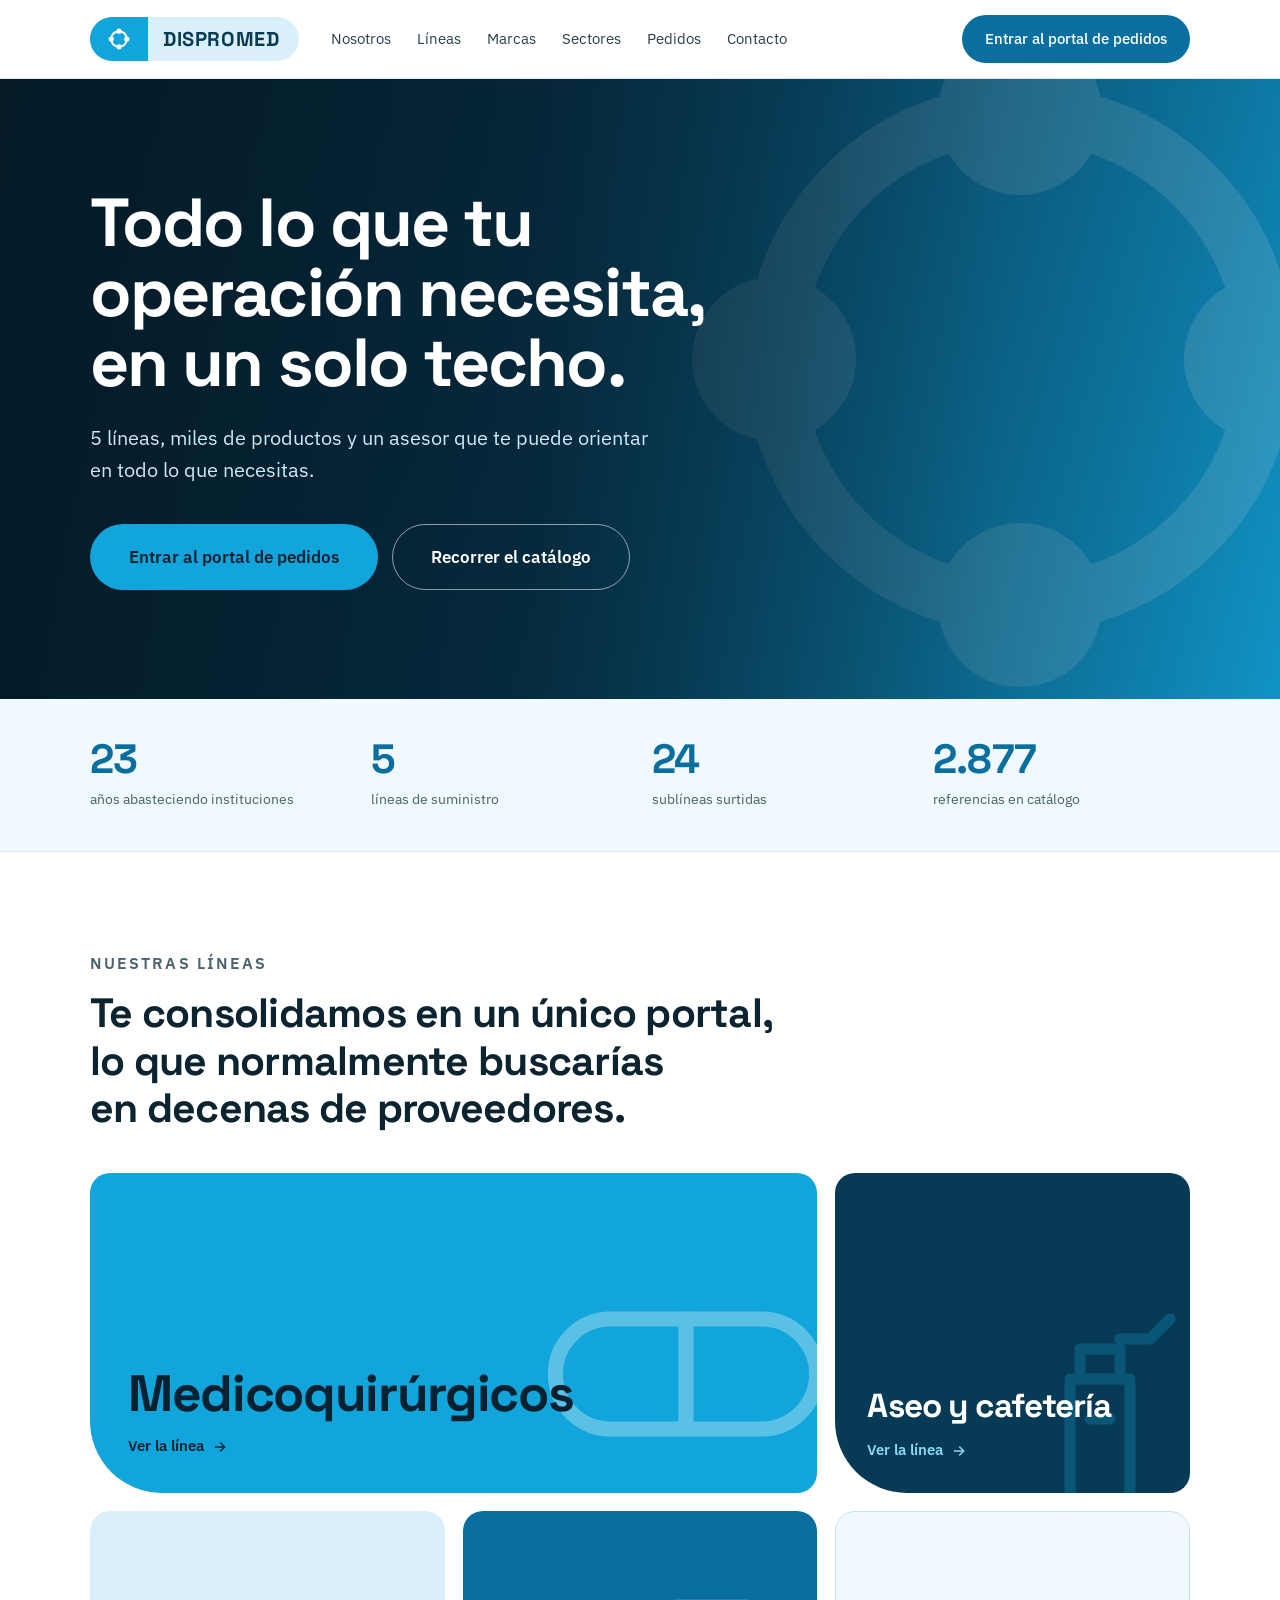
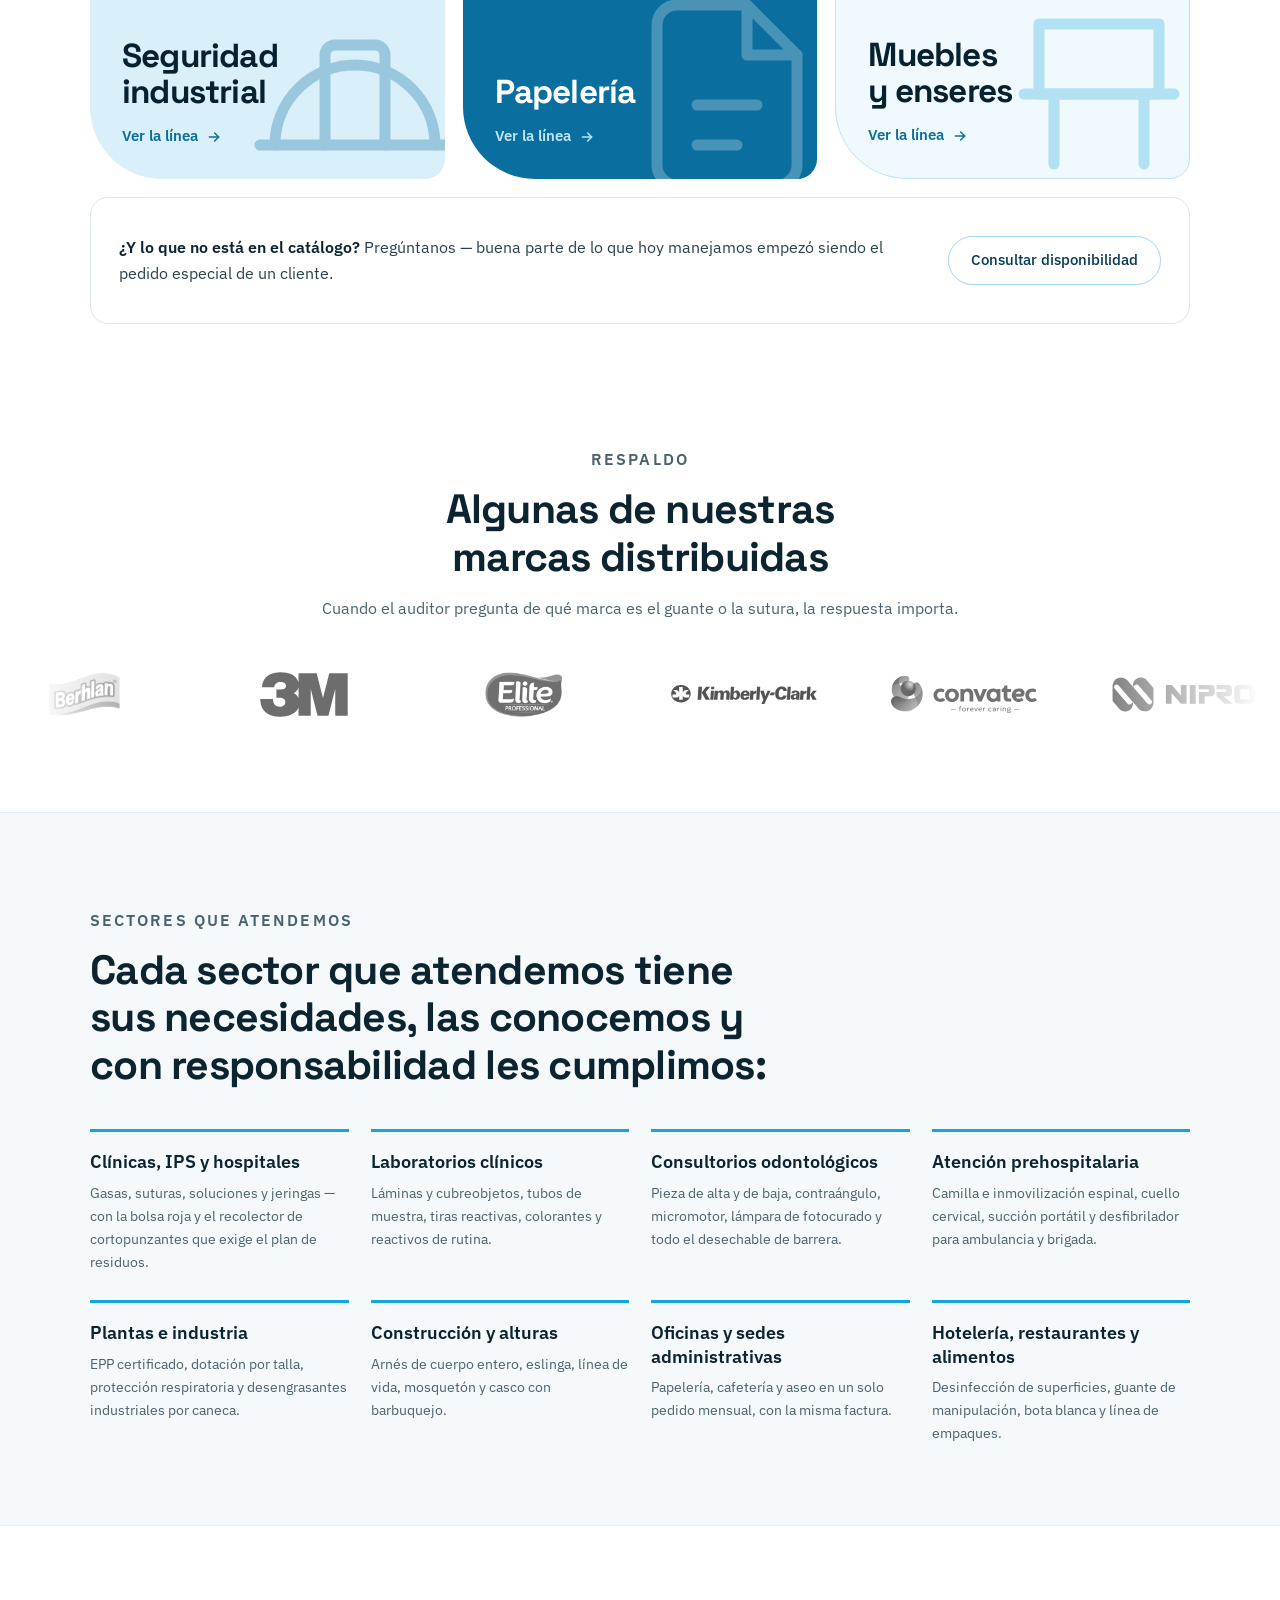
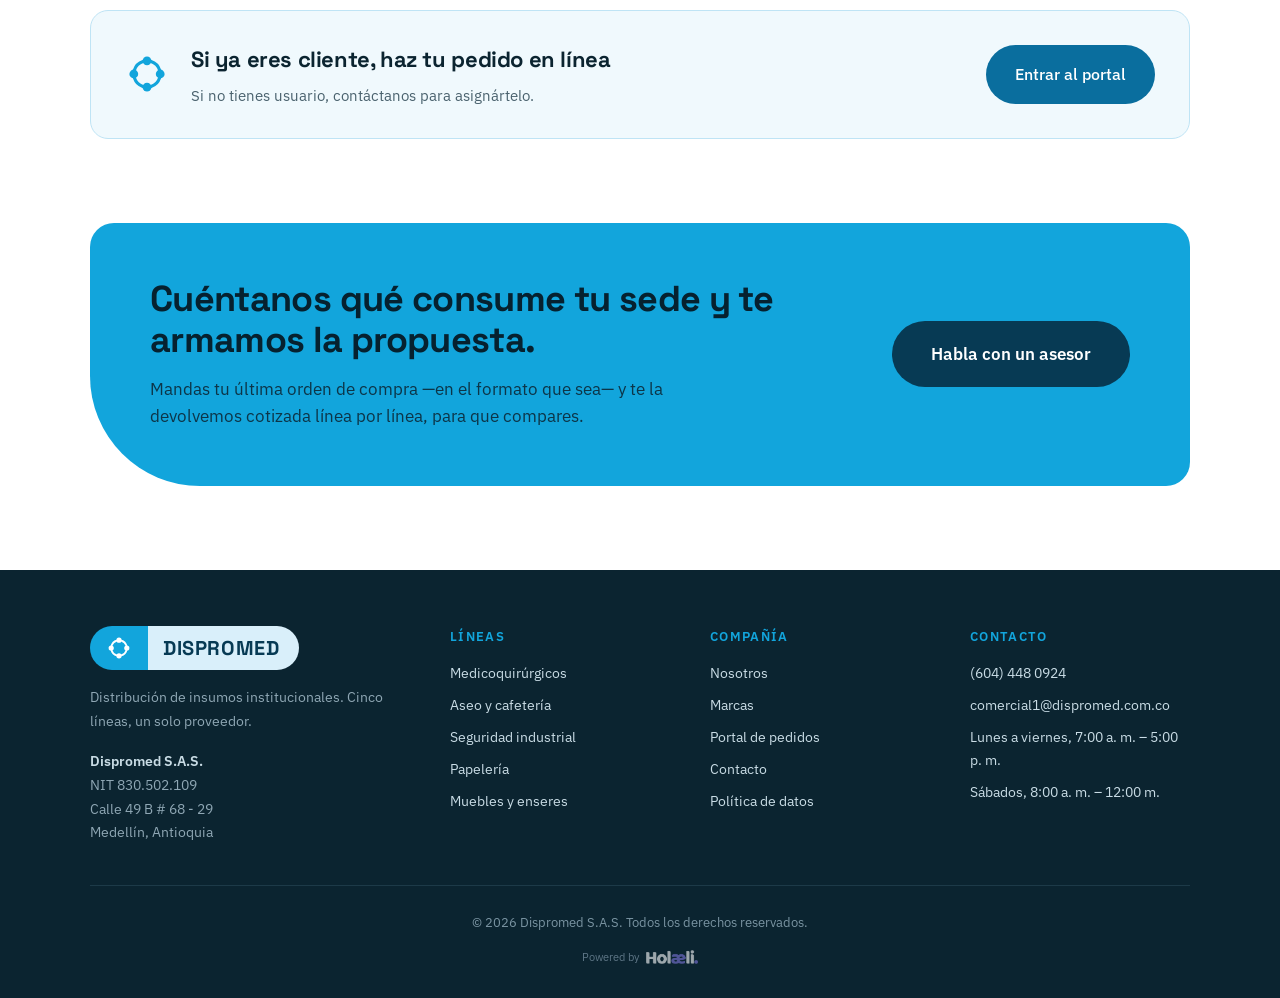
==== commit a38bcbe1: "feat(cifras): la banda deja de envejecer sola Los «23 años» estaban escritos a mano. Hoy, 1 de septi" ====
--- a/index.html
+++ b/index.html
@@ -96,9 +96,10 @@
 <!-- ============================ CIFRAS ============================ -->
 <section class="stats" id="nosotros" aria-label="Dispromed en cifras">
   <div class="wrap stats__grid">
-    <div><div class="stat__n">23</div><div class="stat__l">años abasteciendo instituciones</div></div>
+    <div><div class="stat__n" data-stat="anios" data-desde="2003-09-01">23</div><div class="stat__l">años abasteciendo instituciones</div></div>
     <div><div class="stat__n" data-stat="lineas">5</div><div class="stat__l">líneas de suministro</div></div>
     <div><div class="stat__n" data-stat="sublineas">24</div><div class="stat__l">sublíneas surtidas</div></div>
+    <div><div class="stat__n" data-stat="referencias">2.877</div><div class="stat__l">referencias en catálogo</div></div>
   </div>
 </section>
 
--- a/assets/css/main.css
+++ b/assets/css/main.css
@@ -149,7 +149,7 @@
 
 /* ---------- Cifras ---------- */
 .stats { background: var(--blue-50); border-bottom: 1px solid var(--rule); padding: 40px 0; }
-.stats__grid { display: grid; grid-template-columns: repeat(auto-fit, minmax(200px, 1fr)); gap: 24px; }
+.stats__grid { display: grid; grid-template-columns: repeat(4, 1fr); gap: 24px; }
 .stat__n { font-family: var(--display); font-size: clamp(32px, 3.2vw, 44px); font-weight: 700; color: var(--blue-700); line-height: 1; letter-spacing: -.02em; }
 .stat__l { font-size: 14px; color: var(--muted); margin-top: 8px; }
 
@@ -332,7 +332,7 @@
   .site-header__inner { position: relative; gap: 12px; }
   .site-header .btn { display: none; }
 
-  .stats__grid { gap: 20px 24px; }
+  .stats__grid { grid-template-columns: repeat(2, 1fr); gap: 20px 24px; }
   .lines { grid-template-columns: repeat(2, minmax(0,1fr)); }
   .line--wide { grid-column: span 2; }
   .sectors { grid-template-columns: repeat(2, minmax(0,1fr)); }
@@ -353,6 +353,7 @@
   .hero__cta .btn { width: 100%; }
   .photo-slot { position: static; margin-top: 22px; }
 
+  .stats__grid { grid-template-columns: 1fr; gap: 20px; }
   .lines { grid-template-columns: 1fr; }
   .line, .line--wide { grid-column: auto; min-height: 168px; padding: 22px; border-radius: 16px 16px 16px 52px; }
   .line__icon, .line--wide .line__icon { width: 170px; height: 170px; right: -20px; bottom: -26px; }
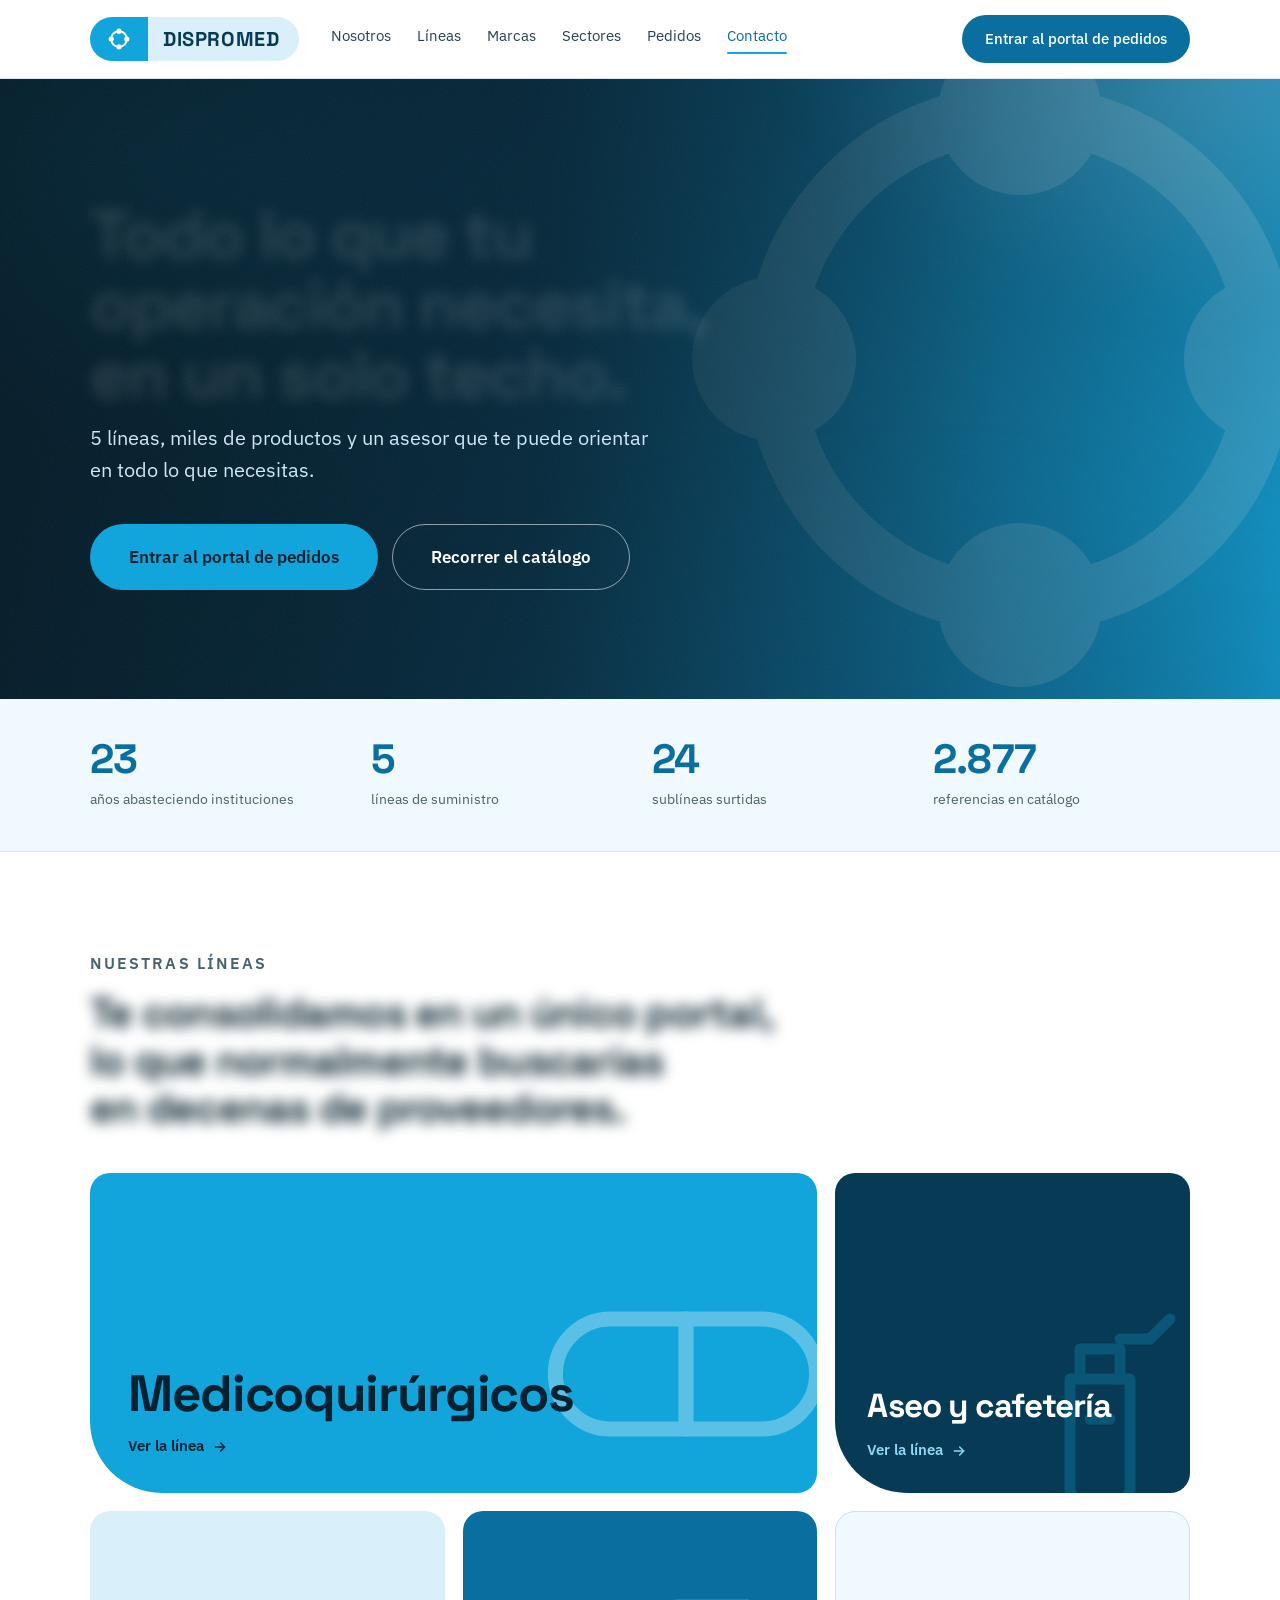
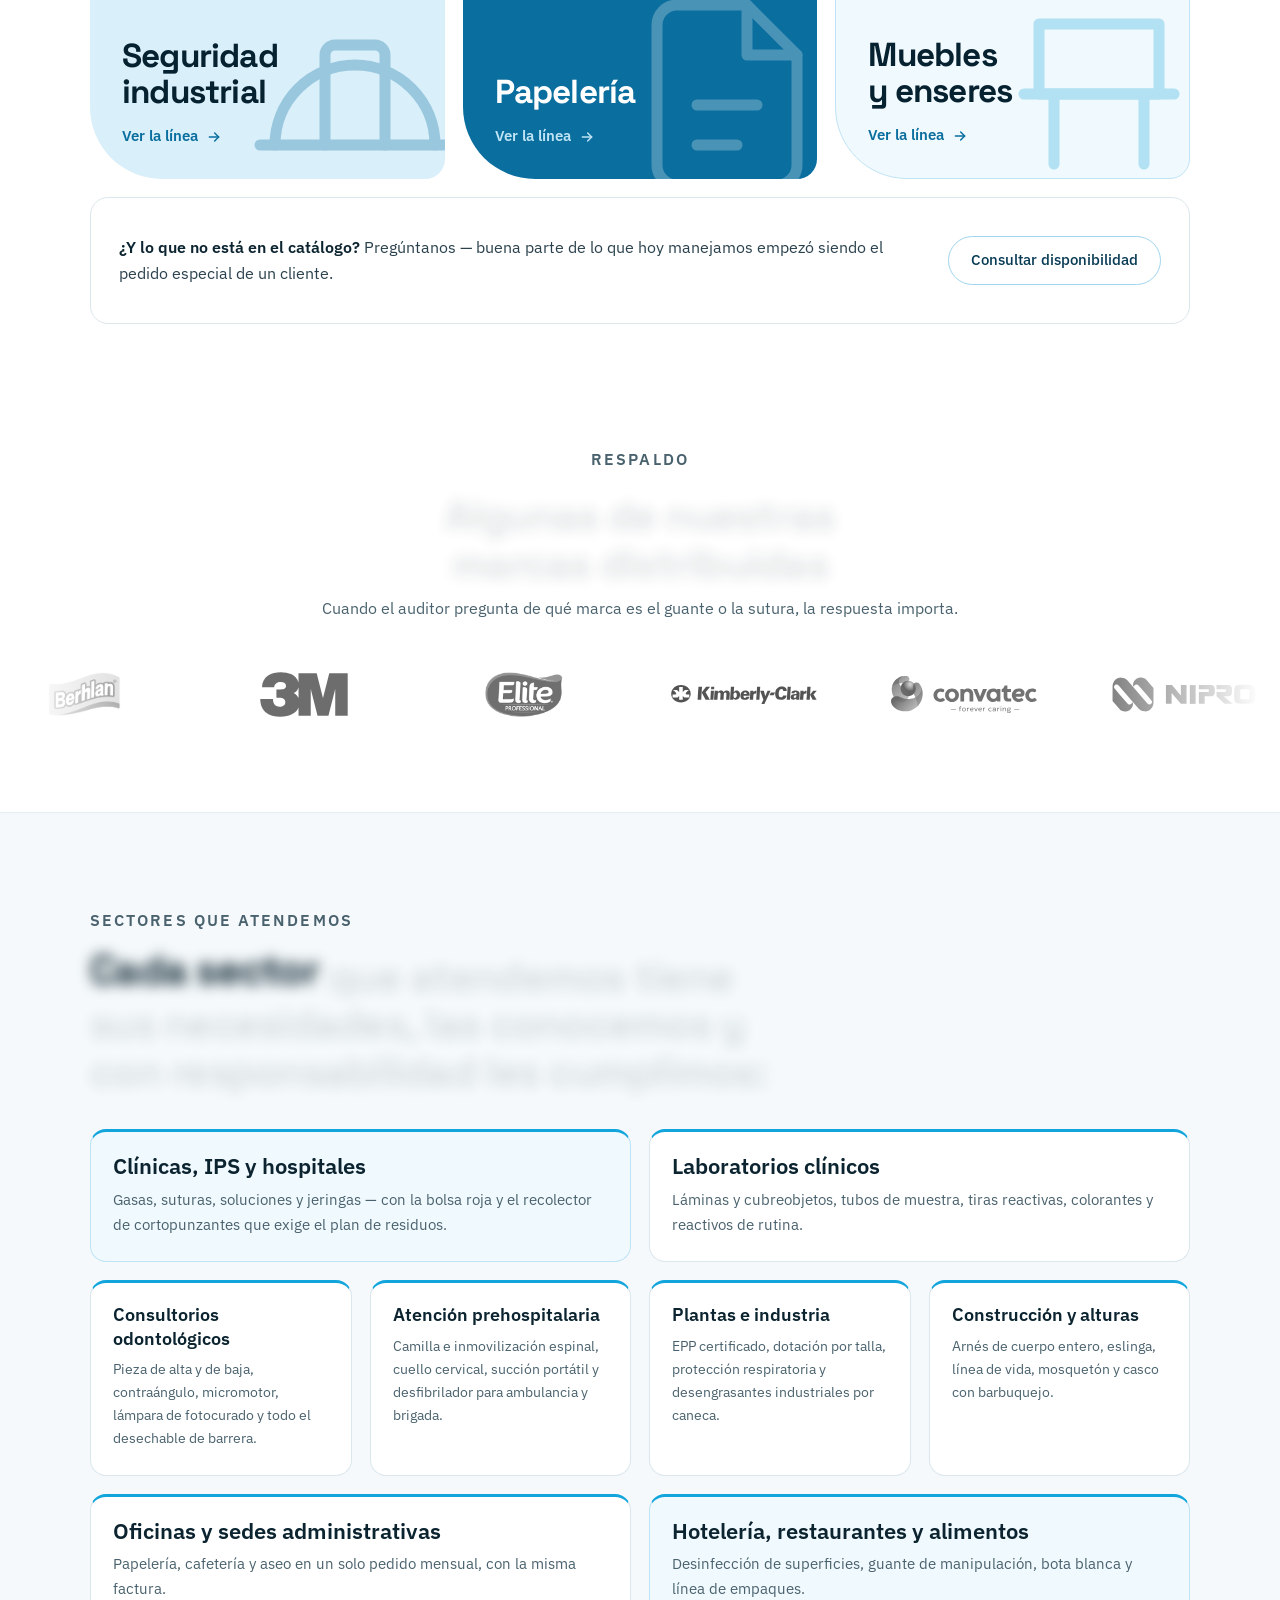
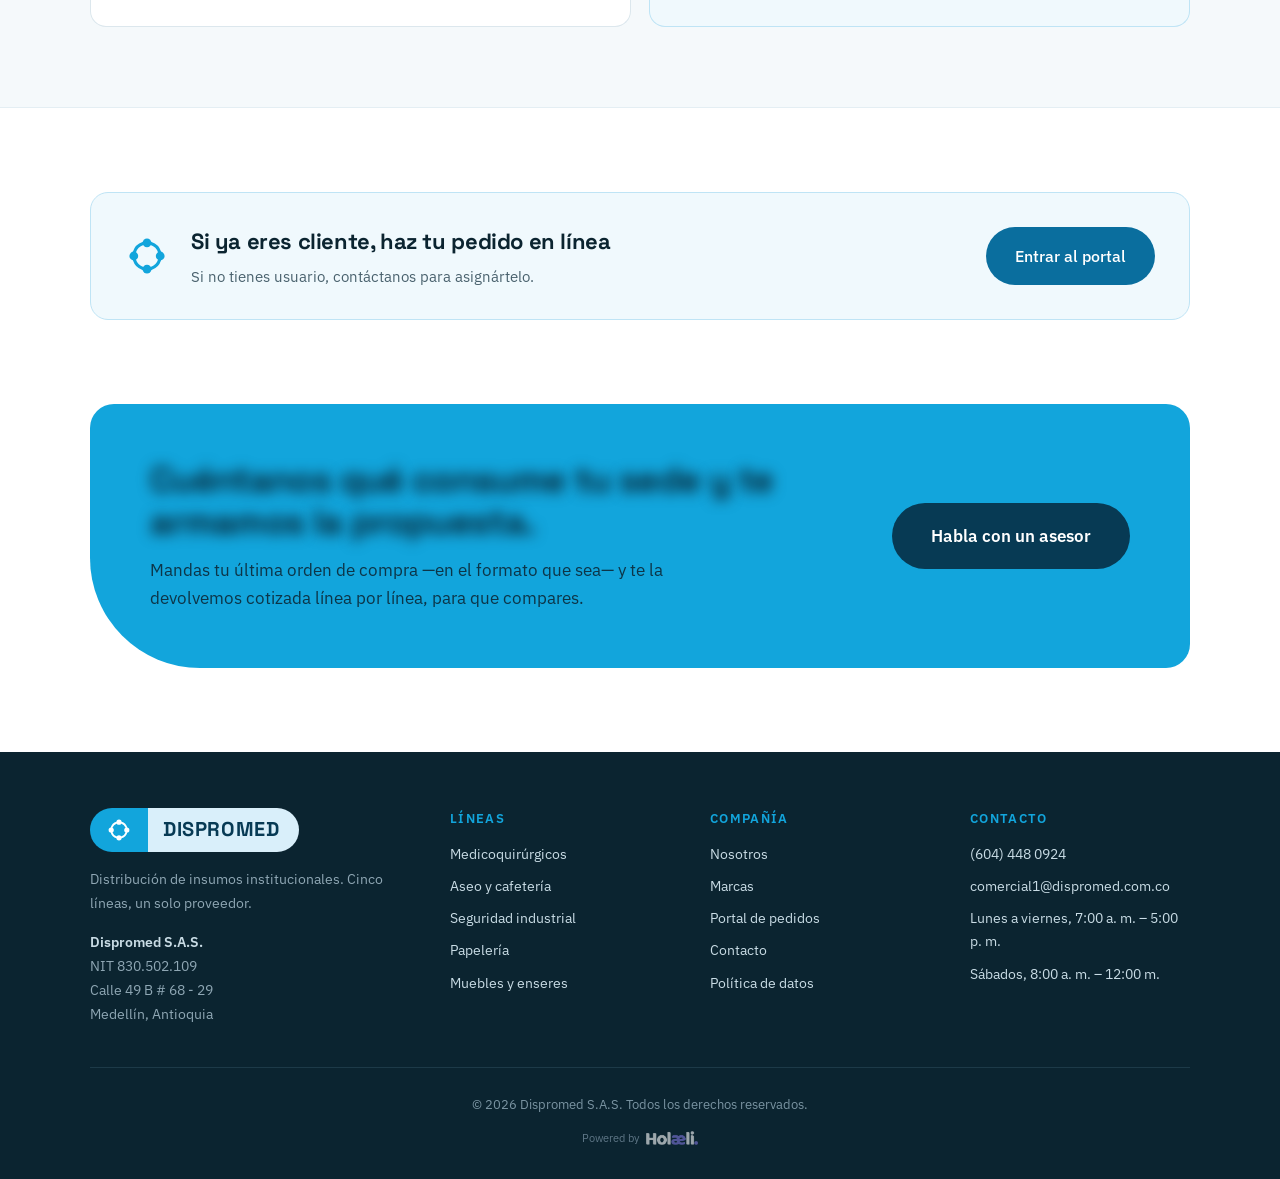
==== commit d424c72d: "feat(movimiento): el scroll deja de disparar y pasa a mandar Un socio aprobo la pagina; el otro la v" ====
--- a/index.html
+++ b/index.html
@@ -22,8 +22,9 @@
 <link rel="preconnect" href="https://fonts.googleapis.com">
 <link rel="preconnect" href="https://fonts.gstatic.com" crossorigin>
 <link rel="stylesheet" href="https://fonts.googleapis.com/css2?family=Space+Grotesk:wght@500;700&family=IBM+Plex+Sans:wght@400;500;600&display=swap">
-<link rel="stylesheet" href="assets/css/main.css?v=11">
+<link rel="stylesheet" href="assets/css/main.css?v=12">
 <script defer src="assets/js/catalogo.js?v=1"></script>
+<script defer src="assets/js/efectos.js?v=1"></script>
 </head>
 <body>
 
@@ -80,13 +81,15 @@
 <!-- ============================ BANNER ============================ -->
 <section class="hero">
   <div class="hero__bg" aria-hidden="true"></div>
+  <div class="hero__mesh" aria-hidden="true"></div>
   <svg class="hero__mark" aria-hidden="true" style="color:#fff"><use href="#ciclo"/></svg>
   <div class="hero__veil" aria-hidden="true"></div>
+  <div class="hero__grain" aria-hidden="true"></div>
 
   <div class="wrap hero__inner">
-    <h1>Todo lo que tu operación necesita, en un solo techo.</h1>
-    <p>5 líneas, miles de productos y un asesor que te puede orientar en todo lo que necesitas.</p>
-    <div class="hero__cta">
+    <h1 data-anima data-palabras>Todo lo que tu operación necesita, en un solo techo.</h1>
+    <p data-anima>5 líneas, miles de productos y un asesor que te puede orientar en todo lo que necesitas.</p>
+    <div class="hero__cta" data-anima>
       <a class="btn btn--brand btn--lg" href="https://app.holaeli.app" target="_blank" rel="noopener">Entrar al portal de pedidos</a>
       <a class="btn btn--ghost-light btn--lg" href="#lineas">Recorrer el catálogo</a>
     </div>
@@ -96,54 +99,54 @@
 <!-- ============================ CIFRAS ============================ -->
 <section class="stats" id="nosotros" aria-label="Dispromed en cifras">
   <div class="wrap stats__grid">
-    <div><div class="stat__n" data-stat="anios" data-desde="2003-09-01">23</div><div class="stat__l">años abasteciendo instituciones</div></div>
-    <div><div class="stat__n" data-stat="lineas">5</div><div class="stat__l">líneas de suministro</div></div>
-    <div><div class="stat__n" data-stat="sublineas">24</div><div class="stat__l">sublíneas surtidas</div></div>
-    <div><div class="stat__n" data-stat="referencias">2.877</div><div class="stat__l">referencias en catálogo</div></div>
+    <div data-anima><div class="stat__n" data-stat="anios" data-desde="2003-09-01">23</div><div class="stat__l">años abasteciendo instituciones</div></div>
+    <div data-anima><div class="stat__n" data-stat="lineas">5</div><div class="stat__l">líneas de suministro</div></div>
+    <div data-anima><div class="stat__n" data-stat="sublineas">24</div><div class="stat__l">sublíneas surtidas</div></div>
+    <div data-anima><div class="stat__n" data-stat="referencias">2.877</div><div class="stat__l">referencias en catálogo</div></div>
   </div>
 </section>
 
 <!-- ============================ LÍNEAS ============================ -->
 <section class="section section--tight" id="lineas">
   <div class="wrap">
-    <div class="section__head">
+    <div class="section__head" data-anima>
       <p class="eyebrow">Nuestras líneas</p>
-      <h2>Te consolidamos en un único portal, lo que normalmente buscarías en decenas de proveedores.</h2>
+      <h2 data-palabras>Te consolidamos en un único portal, lo que normalmente buscarías en decenas de proveedores.</h2>
     </div>
 
     <div class="lines">
-      <a class="line line--brand line--wide" href="catalogo/medicoquirurgicos.html">
+      <a class="line line--brand line--wide" href="catalogo/medicoquirurgicos.html" data-anima>
         <svg class="line__icon" viewBox="0 0 24 24" fill="none" stroke-width="1.1" stroke-linecap="round" stroke-linejoin="round" aria-hidden="true"><rect x="2.5" y="8" width="19" height="8" rx="4"/><path d="M12 8v8"/></svg>
         <span class="line__name">Medicoquirúrgicos</span>
         <span class="line__more">Ver la línea <svg aria-hidden="true"><use href="#flecha"/></svg></span>
       </a>
 
-      <a class="line line--ink" href="catalogo/aseo-y-cafeteria.html">
+      <a class="line line--ink" href="catalogo/aseo-y-cafeteria.html" data-anima>
         <svg class="line__icon" viewBox="0 0 24 24" fill="none" stroke-width="1.1" stroke-linecap="round" stroke-linejoin="round" aria-hidden="true"><path d="M9 9h6v11a1 1 0 0 1-1 1h-4a1 1 0 0 1-1-1z"/><path d="M10 9V6h4v3"/><path d="M14 5h3l2-2"/><path d="M11 13h2"/></svg>
         <span class="line__name">Aseo y cafetería</span>
         <span class="line__more">Ver la línea <svg aria-hidden="true"><use href="#flecha"/></svg></span>
       </a>
 
-      <a class="line line--pale" href="catalogo/seguridad-industrial.html">
+      <a class="line line--pale" href="catalogo/seguridad-industrial.html" data-anima>
         <svg class="line__icon" viewBox="0 0 24 24" fill="none" stroke-width="1.1" stroke-linecap="round" stroke-linejoin="round" aria-hidden="true"><path d="M4 17a8 8 0 0 1 16 0"/><path d="M9 17V8a1 1 0 0 1 1-1h4a1 1 0 0 1 1 1v9"/><path d="M2.5 17h19"/></svg>
         <span class="line__name">Seguridad<br>industrial</span>
         <span class="line__more">Ver la línea <svg aria-hidden="true"><use href="#flecha"/></svg></span>
       </a>
 
-      <a class="line line--mid" href="catalogo/papeleria.html">
+      <a class="line line--mid" href="catalogo/papeleria.html" data-anima>
         <svg class="line__icon" viewBox="0 0 24 24" fill="none" stroke-width="1.1" stroke-linecap="round" stroke-linejoin="round" aria-hidden="true"><path d="M14 3H7a2 2 0 0 0-2 2v14a2 2 0 0 0 2 2h10a2 2 0 0 0 2-2V8z"/><path d="M14 3v5h5"/><path d="M9 13h6"/><path d="M9 17h4"/></svg>
         <span class="line__name">Papelería</span>
         <span class="line__more">Ver la línea <svg aria-hidden="true"><use href="#flecha"/></svg></span>
       </a>
 
-      <a class="line line--soft" href="catalogo/muebles-y-enseres.html">
+      <a class="line line--soft" href="catalogo/muebles-y-enseres.html" data-anima>
         <svg class="line__icon" viewBox="0 0 24 24" fill="none" stroke-width="1.1" stroke-linecap="round" stroke-linejoin="round" aria-hidden="true"><path d="M6 5h12v7H6z"/><path d="M4.5 12h15"/><path d="M7.5 12v7"/><path d="M16.5 12v7"/></svg>
         <span class="line__name">Muebles<br>y enseres</span>
         <span class="line__more">Ver la línea <svg aria-hidden="true"><use href="#flecha"/></svg></span>
       </a>
     </div>
 
-    <div class="note-bar">
+    <div class="note-bar" data-anima>
       <p class="note-bar__text"><strong>¿Y lo que no está en el catálogo?</strong> Pregúntanos — buena parte de lo que hoy manejamos empezó siendo el pedido especial de un cliente.</p>
       <a class="btn btn--outline btn--sm" href="#contacto">Consultar disponibilidad</a>
     </div>
@@ -153,9 +156,9 @@
 <!-- ============================ MARCAS ============================ -->
 <section class="section" id="marcas" style="overflow:hidden">
   <div class="wrap">
-    <div class="section__head section__head--center">
+    <div class="section__head section__head--center" data-anima>
       <p class="eyebrow">Respaldo</p>
-      <h2>Algunas de nuestras marcas distribuidas</h2>
+      <h2 data-palabras>Algunas de nuestras marcas distribuidas</h2>
       <p>Cuando el auditor pregunta de qué marca es el guante o la sutura, la respuesta importa.</p>
     </div>
   </div>
@@ -176,20 +179,20 @@
 <!-- ============================ SECTORES ============================ -->
 <section class="section--tint" id="sectores">
   <div class="wrap">
-    <div class="section__head">
+    <div class="section__head" data-anima>
       <p class="eyebrow">Sectores que atendemos</p>
-      <h2>Cada sector que atendemos tiene sus necesidades, las conocemos y con responsabilidad les cumplimos:</h2>
+      <h2 data-palabras>Cada sector que atendemos tiene sus necesidades, las conocemos y con responsabilidad les cumplimos:</h2>
     </div>
 
     <div class="sectors">
-      <div class="sector"><h3>Clínicas, IPS y hospitales</h3><p>Gasas, suturas, soluciones y jeringas — con la bolsa roja y el recolector de cortopunzantes que exige el plan de residuos.</p></div>
-      <div class="sector"><h3>Laboratorios clínicos</h3><p>Láminas y cubreobjetos, tubos de muestra, tiras reactivas, colorantes y reactivos de rutina.</p></div>
-      <div class="sector"><h3>Consultorios odontológicos</h3><p>Pieza de alta y de baja, contraángulo, micromotor, lámpara de fotocurado y todo el desechable de barrera.</p></div>
-      <div class="sector"><h3>Atención prehospitalaria</h3><p>Camilla e inmovilización espinal, cuello cervical, succión portátil y desfibrilador para ambulancia y brigada.</p></div>
-      <div class="sector"><h3>Plantas e industria</h3><p>EPP certificado, dotación por talla, protección respiratoria y desengrasantes industriales por caneca.</p></div>
-      <div class="sector"><h3>Construcción y alturas</h3><p>Arnés de cuerpo entero, eslinga, línea de vida, mosquetón y casco con barbuquejo.</p></div>
-      <div class="sector"><h3>Oficinas y sedes administrativas</h3><p>Papelería, cafetería y aseo en un solo pedido mensual, con la misma factura.</p></div>
-      <div class="sector"><h3>Hotelería, restaurantes y alimentos</h3><p>Desinfección de superficies, guante de manipulación, bota blanca y línea de empaques.</p></div>
+      <div class="sector sector--ancho sector--acento" data-anima><h3>Clínicas, IPS y hospitales</h3><p>Gasas, suturas, soluciones y jeringas — con la bolsa roja y el recolector de cortopunzantes que exige el plan de residuos.</p></div>
+      <div class="sector sector--ancho" data-anima><h3>Laboratorios clínicos</h3><p>Láminas y cubreobjetos, tubos de muestra, tiras reactivas, colorantes y reactivos de rutina.</p></div>
+      <div class="sector" data-anima><h3>Consultorios odontológicos</h3><p>Pieza de alta y de baja, contraángulo, micromotor, lámpara de fotocurado y todo el desechable de barrera.</p></div>
+      <div class="sector" data-anima><h3>Atención prehospitalaria</h3><p>Camilla e inmovilización espinal, cuello cervical, succión portátil y desfibrilador para ambulancia y brigada.</p></div>
+      <div class="sector" data-anima><h3>Plantas e industria</h3><p>EPP certificado, dotación por talla, protección respiratoria y desengrasantes industriales por caneca.</p></div>
+      <div class="sector" data-anima><h3>Construcción y alturas</h3><p>Arnés de cuerpo entero, eslinga, línea de vida, mosquetón y casco con barbuquejo.</p></div>
+      <div class="sector sector--ancho" data-anima><h3>Oficinas y sedes administrativas</h3><p>Papelería, cafetería y aseo en un solo pedido mensual, con la misma factura.</p></div>
+      <div class="sector sector--ancho sector--acento" data-anima><h3>Hotelería, restaurantes y alimentos</h3><p>Desinfección de superficies, guante de manipulación, bota blanca y línea de empaques.</p></div>
     </div>
   </div>
 </section>
@@ -197,7 +200,7 @@
 <!-- ============================ PEDIDOS ============================ -->
 <section class="section" id="pedidos">
   <div class="wrap">
-    <div class="orders">
+    <div class="orders" data-anima>
       <svg viewBox="0 0 100 100" width="44" height="44" aria-hidden="true" style="color:var(--blue-500)"><use href="#ciclo"/></svg>
       <div>
         <h3>Si ya eres cliente, haz tu pedido en línea</h3>
@@ -211,9 +214,9 @@
 <!-- ============================ CIERRE ============================ -->
 <section class="section" style="padding-top:0" id="contacto">
   <div class="wrap">
-    <div class="closer">
-      <div>
-        <h2>Cuéntanos qué consume tu sede y te armamos la propuesta.</h2>
+    <div class="closer" data-anima>
+      <div>
+        <h2 data-palabras>Cuéntanos qué consume tu sede y te armamos la propuesta.</h2>
         <p>Mandas tu última orden de compra —en el formato que sea— y te la devolvemos cotizada línea por línea, para que compares.</p>
       </div>
       <div>
--- a/assets/css/main.css
+++ b/assets/css/main.css
@@ -457,3 +457,188 @@
      ni duplicar el layout/color por variante que .line__more ya trae. */
   .line__more.line__count { display: inline-flex; }
 }
+
+/* =============================================================================
+   Movimiento — el scroll no dispara, MANDA
+   =============================================================================
+   La diferencia con una animación normal es que aquí el navegador liga el
+   fotograma a la posición de la rueda, no al reloj: si el visitante sube, la
+   animación retrocede con él. Eso es `animation-timeline: view()`, CSS puro,
+   cero librerías y cero JavaScript de animación.
+
+   Dos reglas de seguridad gobiernan este bloque entero:
+
+   1. Donde el navegador SÍ sabe ligar animación y scroll, quien esconde y
+      quien revela es la misma regla CSS. Si assets/js/efectos.js no llega a
+      cargar, el contenido se ve igual — no hay estado "escondido para
+      siempre".
+   2. Donde NO sabe (Safari anterior al 26, Firefox), el escondido depende de
+      `html.js`, una clase que pone el propio efectos.js en su primera línea.
+      Sin JS no hay clase, sin clase no hay escondido, y la página se ve como
+      hoy. El fail-soft nunca puede dejar contenido invisible.
+
+   `prefers-reduced-motion` apaga el bloque completo, no una parte.
+   ============================================================================= */
+
+/* ---------- Titulares que se encienden palabra por palabra ----------
+   Los <span class="w"> los crea efectos.js en el navegador. En el HTML
+   servido el titular sigue siendo una frase contigua — que es lo que exige
+   el control de contenido de .github/workflows/verificar-sitio.yml. */
+.w { display: inline-block; }
+
+@supports (animation-timeline: view()) {
+  /* --i lo pone efectos.js: es el índice de la palabra, y es lo único que
+     escalona el encendido. Sin él las palabras se encenderían a la vez. */
+  .w {
+    opacity: .13; filter: blur(7px); transform: translateY(.18em);
+    animation: encender linear both;
+    animation-timeline: view();
+    animation-range: cover calc(17% + var(--i) * .9%) cover calc(43% + var(--i) * .9%);
+  }
+
+  /* Tarjetas y bloques: suben y entran en foco mientras cruzan la pantalla. */
+  [data-anima] {
+    animation: subir linear both;
+    animation-timeline: view();
+    animation-range: entry 4% cover 30%;
+  }
+
+  /* El banner se retira en vez de irse: el contenido se aleja y el glifo
+     gira despacio mientras la portada sale por arriba. */
+  .hero__inner { animation: retirar linear both; animation-timeline: view(); animation-range: exit 0% exit 88%; }
+  .hero__mark  { animation: girar   linear both; animation-timeline: view(); animation-range: cover 0% cover 100%; }
+
+  /* Lo que ya viaja dentro de .hero__inner no debe animarse dos veces. */
+  .hero__inner [data-anima] { animation: none; opacity: 1; transform: none; }
+}
+
+/* Sin scroll timelines: mismo lenguaje, disparado al entrar en pantalla.
+   El escondido cuelga de html.js — ver la regla 2 de la cabecera. */
+@supports not (animation-timeline: view()) {
+  .js .w {
+    opacity: .13; filter: blur(7px); transform: translateY(.18em);
+    transition: opacity .8s cubic-bezier(.22,1,.36,1),
+                filter  .8s cubic-bezier(.22,1,.36,1),
+                transform .8s cubic-bezier(.22,1,.36,1);
+  }
+  .js .w.is-lit { opacity: 1; filter: blur(0); transform: none; }
+
+  .js [data-anima] {
+    opacity: 0; transform: translateY(28px) scale(.972);
+    transition: opacity .85s cubic-bezier(.22,1,.36,1),
+                transform .85s cubic-bezier(.22,1,.36,1);
+  }
+  .js [data-anima].is-in { opacity: 1; transform: none; }
+}
+
+@keyframes encender { to   { opacity: 1; filter: blur(0); transform: none; } }
+@keyframes subir    { from { opacity: 0; transform: translateY(30px) scale(.972); }
+                      to   { opacity: 1; transform: none; } }
+@keyframes retirar  { from { opacity: 1; transform: none; }
+                      to   { opacity: 0; transform: translateY(-48px) scale(.975); } }
+@keyframes girar    { from { transform: scale(1)    rotate(0deg);  }
+                      to   { transform: scale(1.24) rotate(16deg); } }
+
+/* ---------- Banner: malla en deriva y grano ----------
+   El grano es lo que separa "plano" de "material" sin tocar un solo color:
+   es ruido en blanco y negro al 6%, no un tinte. */
+.hero__mesh {
+  position: absolute; inset: -25%; pointer-events: none; filter: blur(30px);
+  background:
+    radial-gradient(38% 46% at 22% 26%, rgba(18,165,220,.60), transparent 62%),
+    radial-gradient(34% 40% at 80% 16%, rgba(143,215,242,.34), transparent 64%),
+    radial-gradient(46% 52% at 64% 90%, rgba(10,110,158,.68), transparent 62%);
+  animation: derivar 34s ease-in-out infinite alternate;
+}
+@keyframes derivar {
+  from { transform: translate3d(-2%,-1%,0) scale(1); }
+  to   { transform: translate3d(3%,2%,0)   scale(1.09); }
+}
+.hero__grain {
+  position: absolute; inset: 0; pointer-events: none; opacity: .06;
+  background-size: 170px 170px;
+  background-image: url("data:image/svg+xml,%3Csvg xmlns='http://www.w3.org/2000/svg' width='170' height='170'%3E%3Cfilter id='n'%3E%3CfeTurbulence type='fractalNoise' baseFrequency='.85' numOctaves='3' stitchTiles='stitch'/%3E%3C/filter%3E%3Crect width='100%25' height='100%25' filter='url(%23n)'/%3E%3C/svg%3E");
+}
+
+/* ---------- Cabecera que se contrae al despegar del banner ---------- */
+.site-header { transition: background-color .28s ease, box-shadow .28s ease, border-color .28s ease; }
+.site-header__inner { transition: min-height .28s cubic-bezier(.22,1,.36,1); }
+.logo { transition: height .28s cubic-bezier(.22,1,.36,1); }
+.site-header.is-stuck {
+  background: rgba(255,255,255,.86);
+  -webkit-backdrop-filter: blur(14px); backdrop-filter: blur(14px);
+  border-bottom-color: transparent;
+  box-shadow: 0 10px 30px -18px rgba(7,58,84,.55);
+}
+.site-header.is-stuck .site-header__inner { min-height: 60px; }
+.site-header.is-stuck .logo { height: 38px; }
+
+/* ---------- Las cinco líneas: foco que sigue al cursor ----------
+   El gesto es lento a propósito (.55s): un hover rápido se lee como reflejo,
+   uno lento se lee como material. El tinte del foco cambia por variante
+   porque un blanco al 34% sobre .line--pale (que ya es casi blanco) no se
+   vería, y sobre .line--ink sería un fogonazo. */
+.line { transition: transform .55s cubic-bezier(.22,1,.36,1), box-shadow .55s cubic-bezier(.22,1,.36,1); }
+.line:hover { transform: translateY(-10px) scale(1.014); box-shadow: 0 34px 60px -28px rgba(7,58,84,.6); }
+.line::after {
+  content: ""; position: absolute; inset: 0; z-index: 1; pointer-events: none;
+  opacity: 0; transition: opacity .3s ease;
+  background: radial-gradient(340px circle at var(--mx,50%) var(--my,50%), var(--foco, rgba(255,255,255,.22)), transparent 62%);
+}
+.line:hover::after { opacity: 1; }
+.line__name, .line__more { z-index: 2; }
+.line--brand { --foco: rgba(255,255,255,.34); }
+.line--ink   { --foco: rgba(143,215,242,.20); }
+.line--mid   { --foco: rgba(255,255,255,.20); }
+.line--pale  { --foco: rgba(255,255,255,.80); }
+.line--soft  { --foco: rgba(18,165,220,.16); }
+
+/* ---------- Sectores: de ocho cajas iguales a una retícula con ritmo ----------
+   Ocho piezas en cuatro columnas con dos anchas arriba, cuatro compactas en
+   medio y dos anchas abajo suman doce celdas exactas: tres filas llenas, sin
+   hueco al final. Es lo que quita el aire de plantilla. */
+.sectors { gap: 18px; }
+.sector {
+  background: var(--paper); border: 1px solid var(--rule);
+  border-top: 3px solid var(--blue-500); border-radius: 16px;
+  padding: 20px 22px 24px;
+  transition: transform .5s cubic-bezier(.22,1,.36,1), box-shadow .5s cubic-bezier(.22,1,.36,1);
+}
+.sector:hover { transform: translateY(-7px); box-shadow: 0 28px 52px -28px rgba(7,58,84,.5); }
+.sector--ancho { grid-column: span 2; }
+.sector--ancho h3 { font-size: 22px; line-height: 1.25; }
+.sector--ancho p { font-size: 15px; }
+.sector--acento { background: var(--blue-50); border-color: #BFE4F5; border-top-color: var(--blue-500); }
+
+/* ---------- El riel se detiene donde el ojo se detiene ---------- */
+.marquee-zone:hover .mq-track { animation-play-state: paused; }
+.mq-item img { transition: filter .25s ease, opacity .25s ease, transform .25s cubic-bezier(.22,1,.36,1); }
+.mq-item img:hover { transform: scale(1.09); }
+
+/* ---------- El menú sabe en qué sección estás ---------- */
+.nav a { position: relative; padding-bottom: 5px; }
+.nav a::after {
+  content: ""; position: absolute; left: 0; right: 100%; bottom: 0;
+  height: 2px; border-radius: 2px; background: var(--blue-500);
+  transition: right .32s cubic-bezier(.22,1,.36,1);
+}
+.nav a:hover::after, .nav a.is-active::after { right: 0; }
+.nav a.is-active { color: var(--blue-700); }
+
+@media (max-width: 1023px) {
+  /* En el menú desplegable cada enlace es una fila con su propia raya
+     inferior; el subrayado de sección se pisaría con ella. */
+  .nav a::after { display: none; }
+}
+
+@media (max-width: 767px) {
+  /* A una columna, `span 2` inventaría una segunda columna vacía. */
+  .sector--ancho { grid-column: auto; }
+}
+
+@media (prefers-reduced-motion: reduce) {
+  .w, .js .w { opacity: 1; filter: none; transform: none; animation: none; transition: none; }
+  [data-anima], .js [data-anima] { opacity: 1; transform: none; animation: none; transition: none; }
+  .hero__inner, .hero__mark, .hero__mesh { animation: none; }
+  .line:hover, .sector:hover { transform: none; }
+}
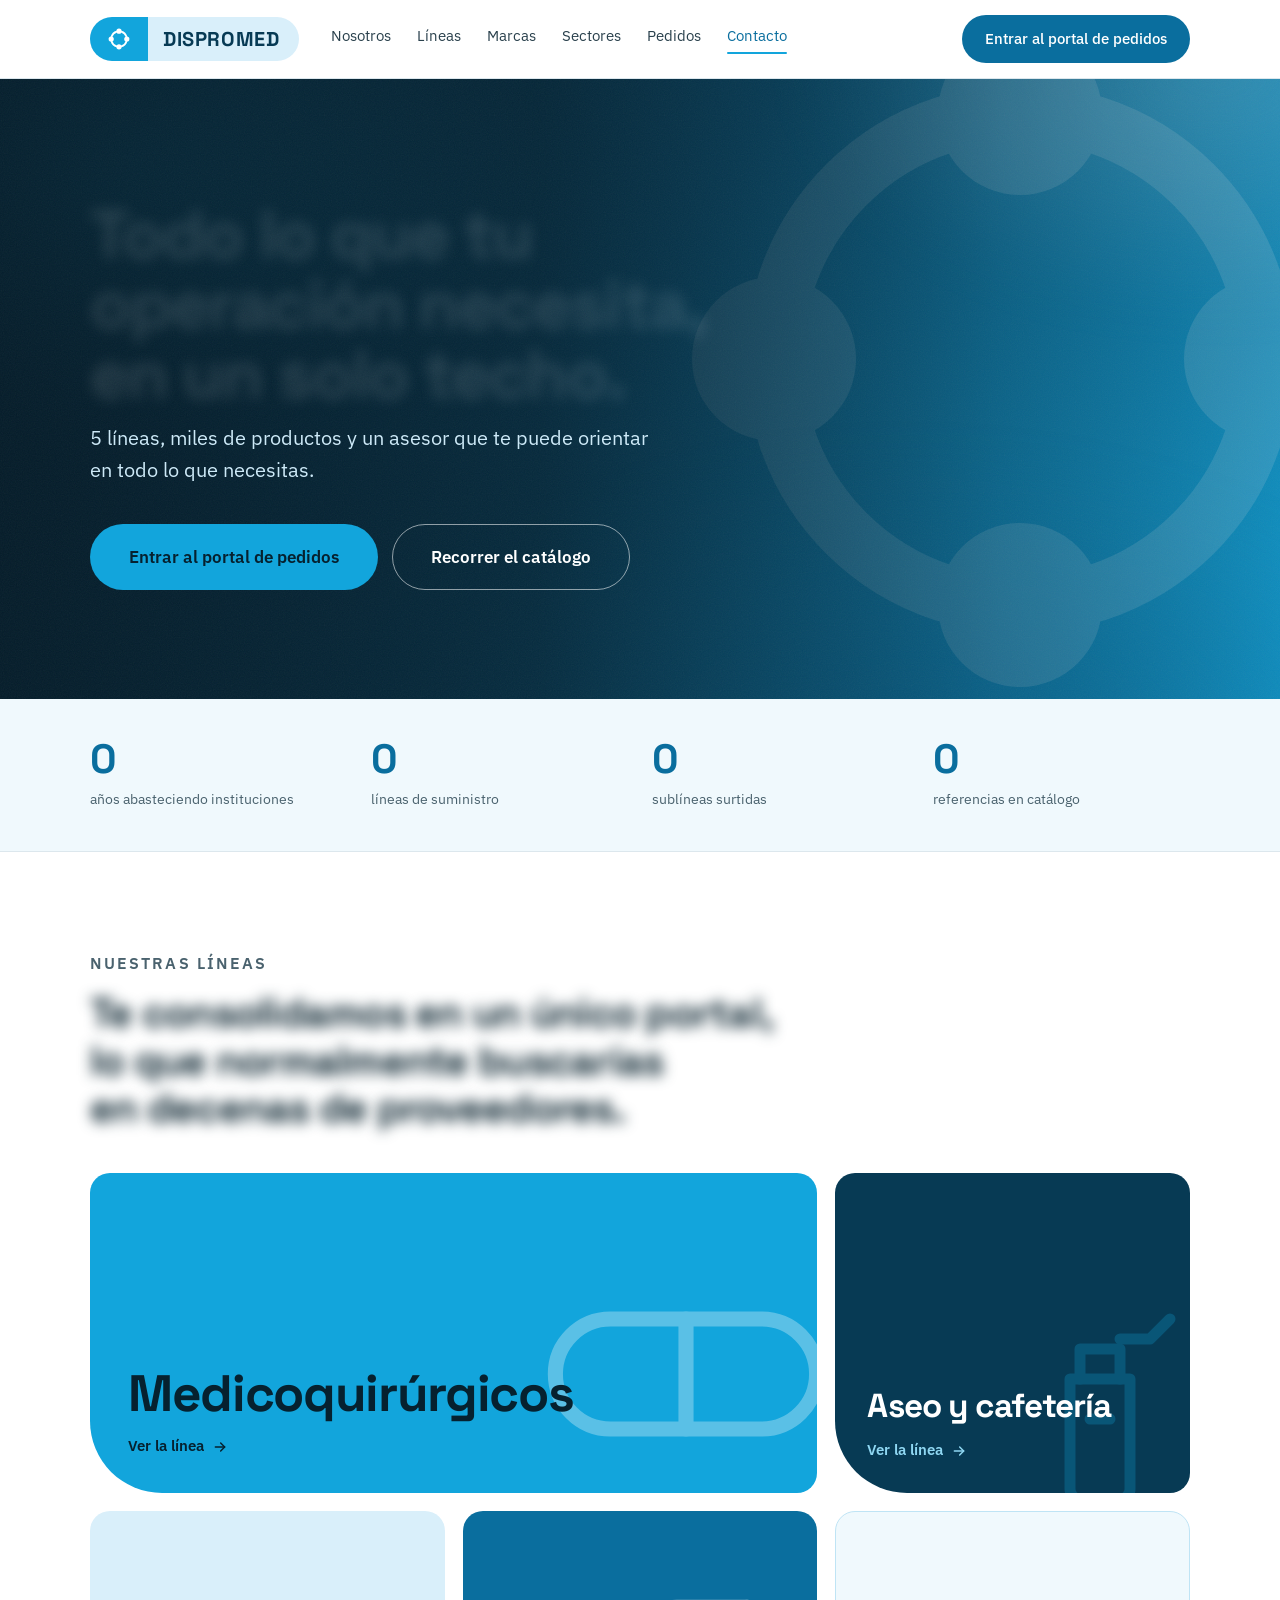
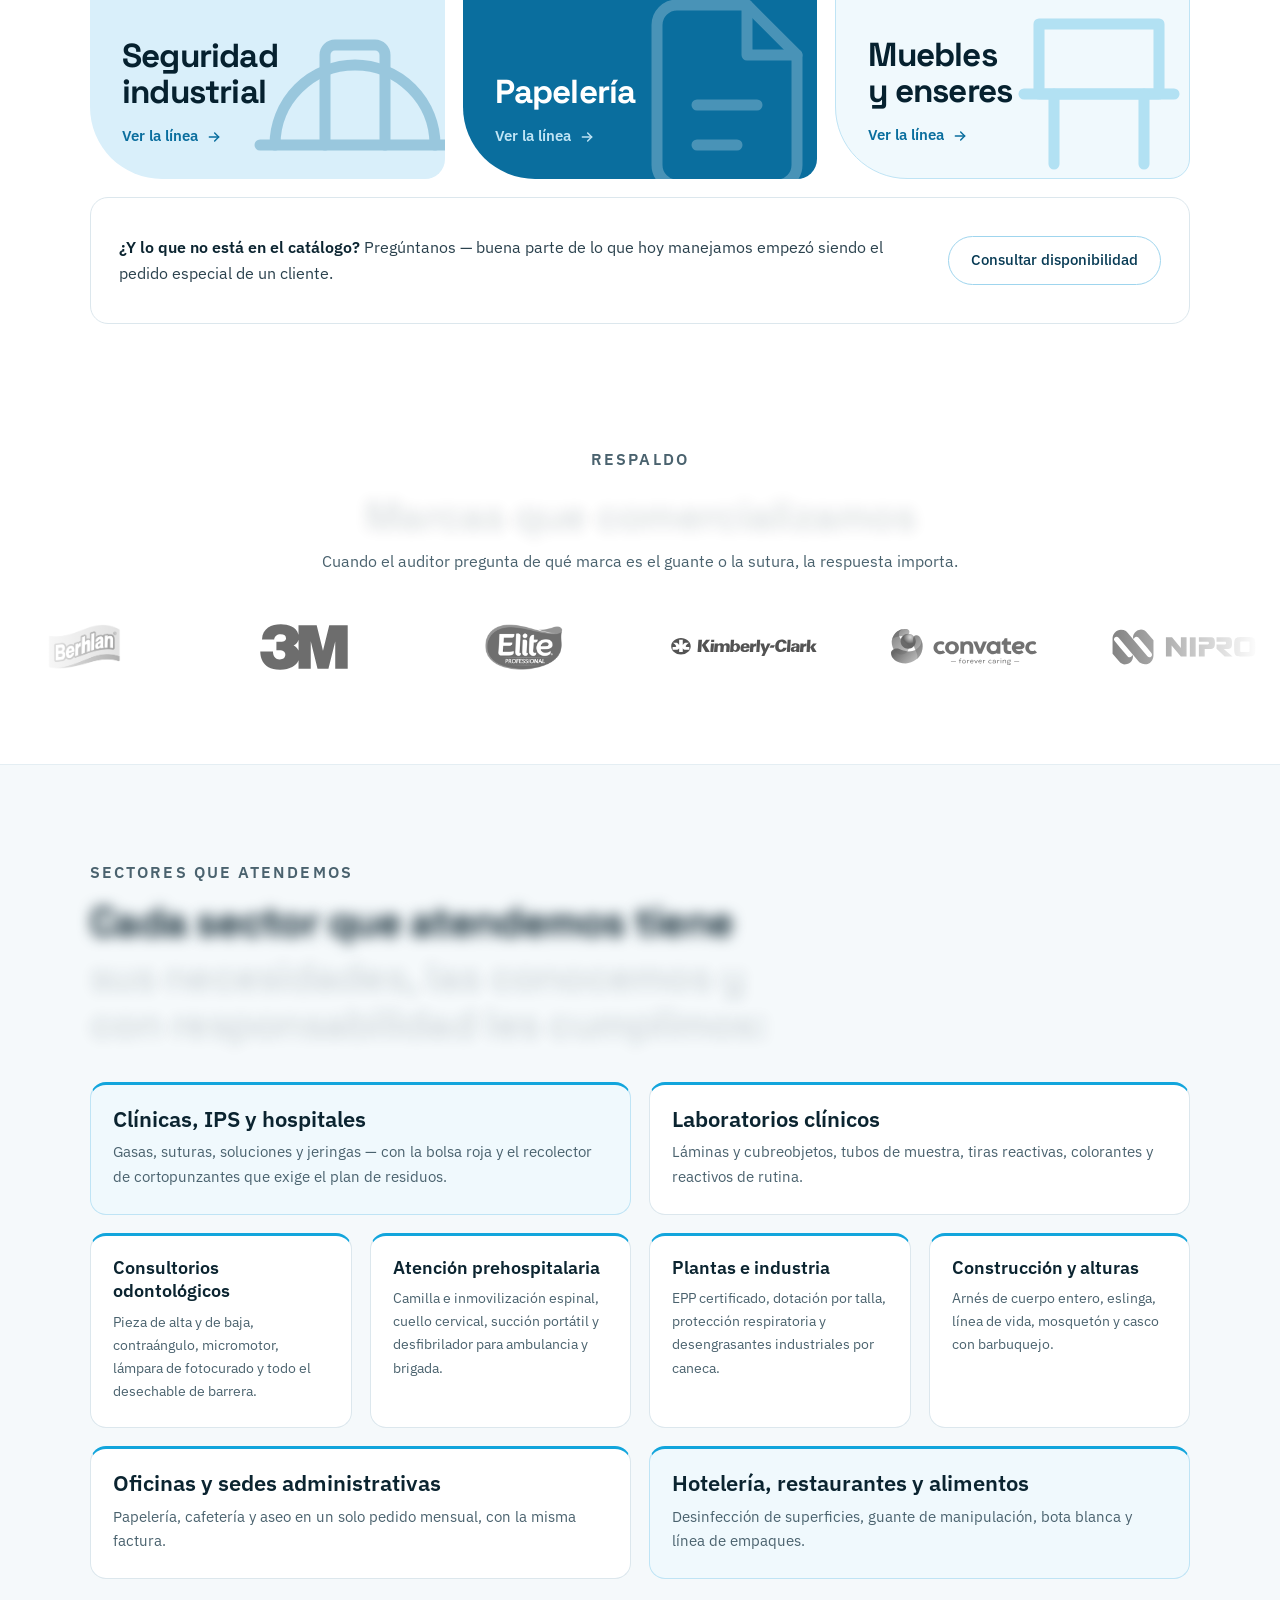
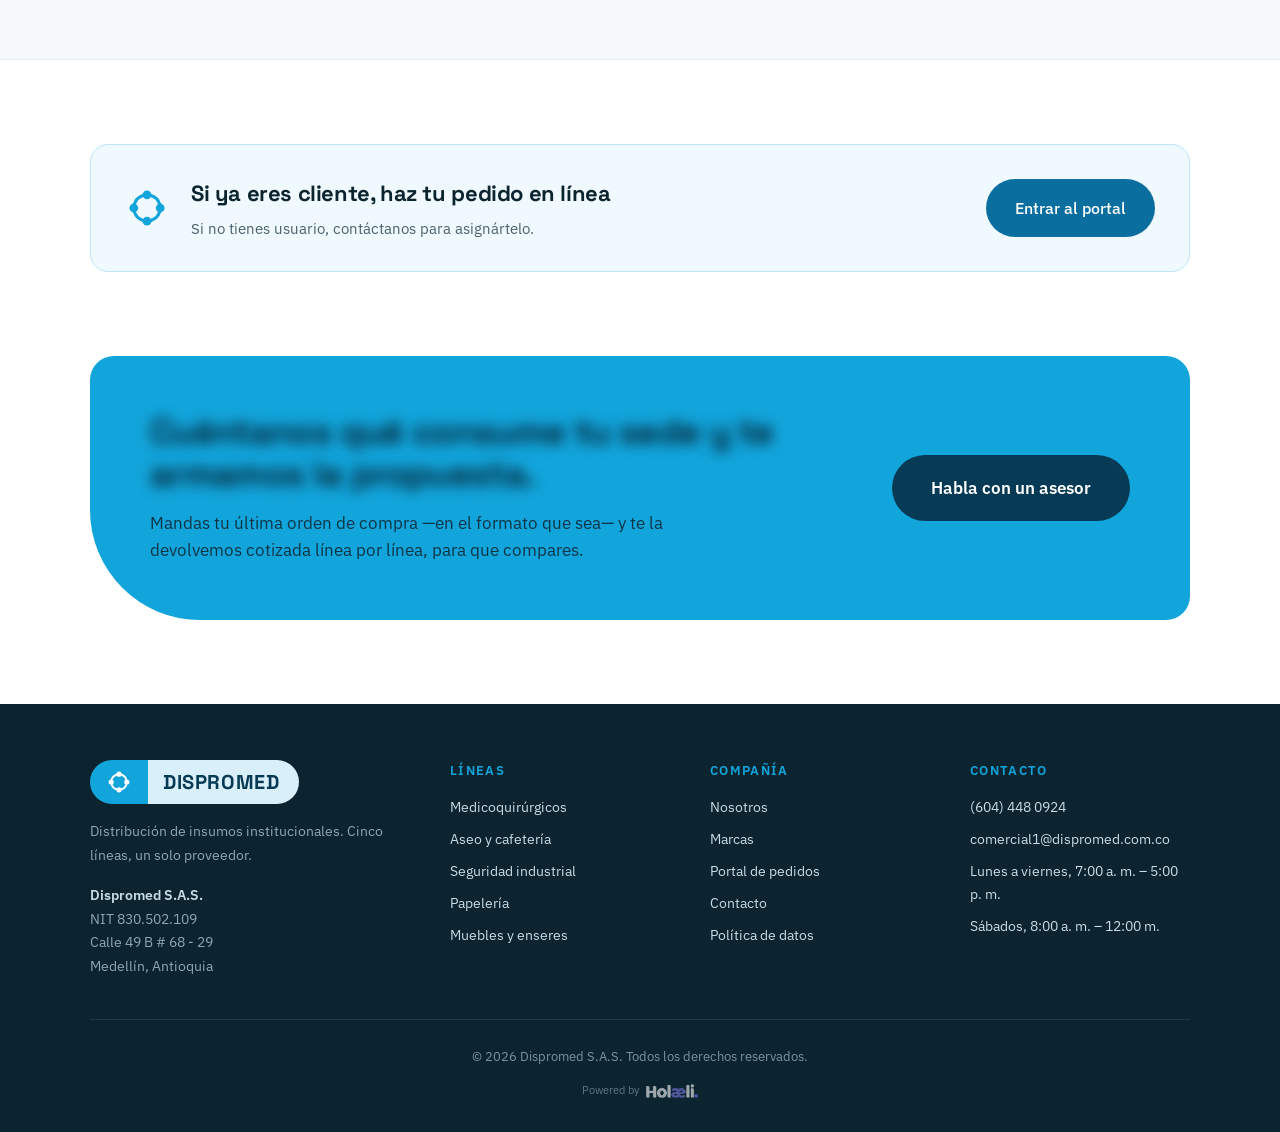
==== commit fb47e309: "fix(marcas): comercializar no es distribuir, y el aria-label tambien lo decia «Marcas distribuidas» " ====
--- a/index.html
+++ b/index.html
@@ -23,7 +23,7 @@
 <link rel="preconnect" href="https://fonts.gstatic.com" crossorigin>
 <link rel="stylesheet" href="https://fonts.googleapis.com/css2?family=Space+Grotesk:wght@500;700&family=IBM+Plex+Sans:wght@400;500;600&display=swap">
 <link rel="stylesheet" href="assets/css/main.css?v=12">
-<script defer src="assets/js/catalogo.js?v=1"></script>
+<script defer src="assets/js/catalogo.js?v=2"></script>
 <script defer src="assets/js/efectos.js?v=1"></script>
 </head>
 <body>
@@ -158,12 +158,12 @@
   <div class="wrap">
     <div class="section__head section__head--center" data-anima>
       <p class="eyebrow">Respaldo</p>
-      <h2 data-palabras>Algunas de nuestras marcas distribuidas</h2>
+      <h2 data-palabras>Marcas que comercializamos</h2>
       <p>Cuando el auditor pregunta de qué marca es el guante o la sutura, la respuesta importa.</p>
     </div>
   </div>
 
-  <div class="marquee-zone" aria-label="Marcas distribuidas">
+  <div class="marquee-zone" aria-label="Marcas que comercializamos">
     <div class="mq">
       <div class="mq-track">
         <span class="mq-item"><img class="mq-logo" src="assets/img/marcas/berhlan.png" alt="Berhlan" loading="lazy"></span><span class="mq-item"><img class="mq-logo" src="assets/img/marcas/3m.svg" alt="3M" loading="lazy"></span><span class="mq-item"><img class="mq-logo" src="assets/img/marcas/elite.png" alt="Elite" loading="lazy"></span><span class="mq-item"><img class="mq-logo" src="assets/img/marcas/kimberly-clark.svg" alt="Kimberly-Clark" loading="lazy"></span><span class="mq-item"><img class="mq-logo" src="assets/img/marcas/convatec.svg" alt="ConvaTec" loading="lazy"></span><span class="mq-item"><img class="mq-logo" src="assets/img/marcas/nipro.svg" alt="Nipro" loading="lazy"></span><span class="mq-item"><img class="mq-logo is-small" src="assets/img/marcas/epson.svg" alt="Epson" loading="lazy"></span><span class="mq-item"><img class="mq-logo is-faint" src="assets/img/marcas/medex.png" alt="Medex" loading="lazy"></span><span class="mq-item"><img class="mq-logo" src="assets/img/marcas/hp.svg" alt="HP" loading="lazy"></span><span class="mq-item"><img class="mq-logo" src="assets/img/marcas/faber-castell.png" alt="Faber-Castell" loading="lazy"></span><span class="mq-item"><img class="mq-logo" src="assets/img/marcas/sharpie.svg" alt="Sharpie" loading="lazy"></span>
--- a/assets/css/main.css
+++ b/assets/css/main.css
@@ -510,6 +510,12 @@
 
   /* Lo que ya viaja dentro de .hero__inner no debe animarse dos veces. */
   .hero__inner [data-anima] { animation: none; opacity: 1; transform: none; }
+
+  /* Y la banda de cifras vive SOBRE el pliegue en escritorio. Con la entrada
+     ligada al scroll, quien abra la pagina y no baje la deja a media opacidad
+     para siempre --- un estado en reposo, no un fotograma. Ahi el efecto es el
+     contador, que corre solo. */
+  .stats [data-anima] { animation: none; opacity: 1; transform: none; }
 }
 
 /* Sin scroll timelines: mismo lenguaje, disparado al entrar en pantalla.
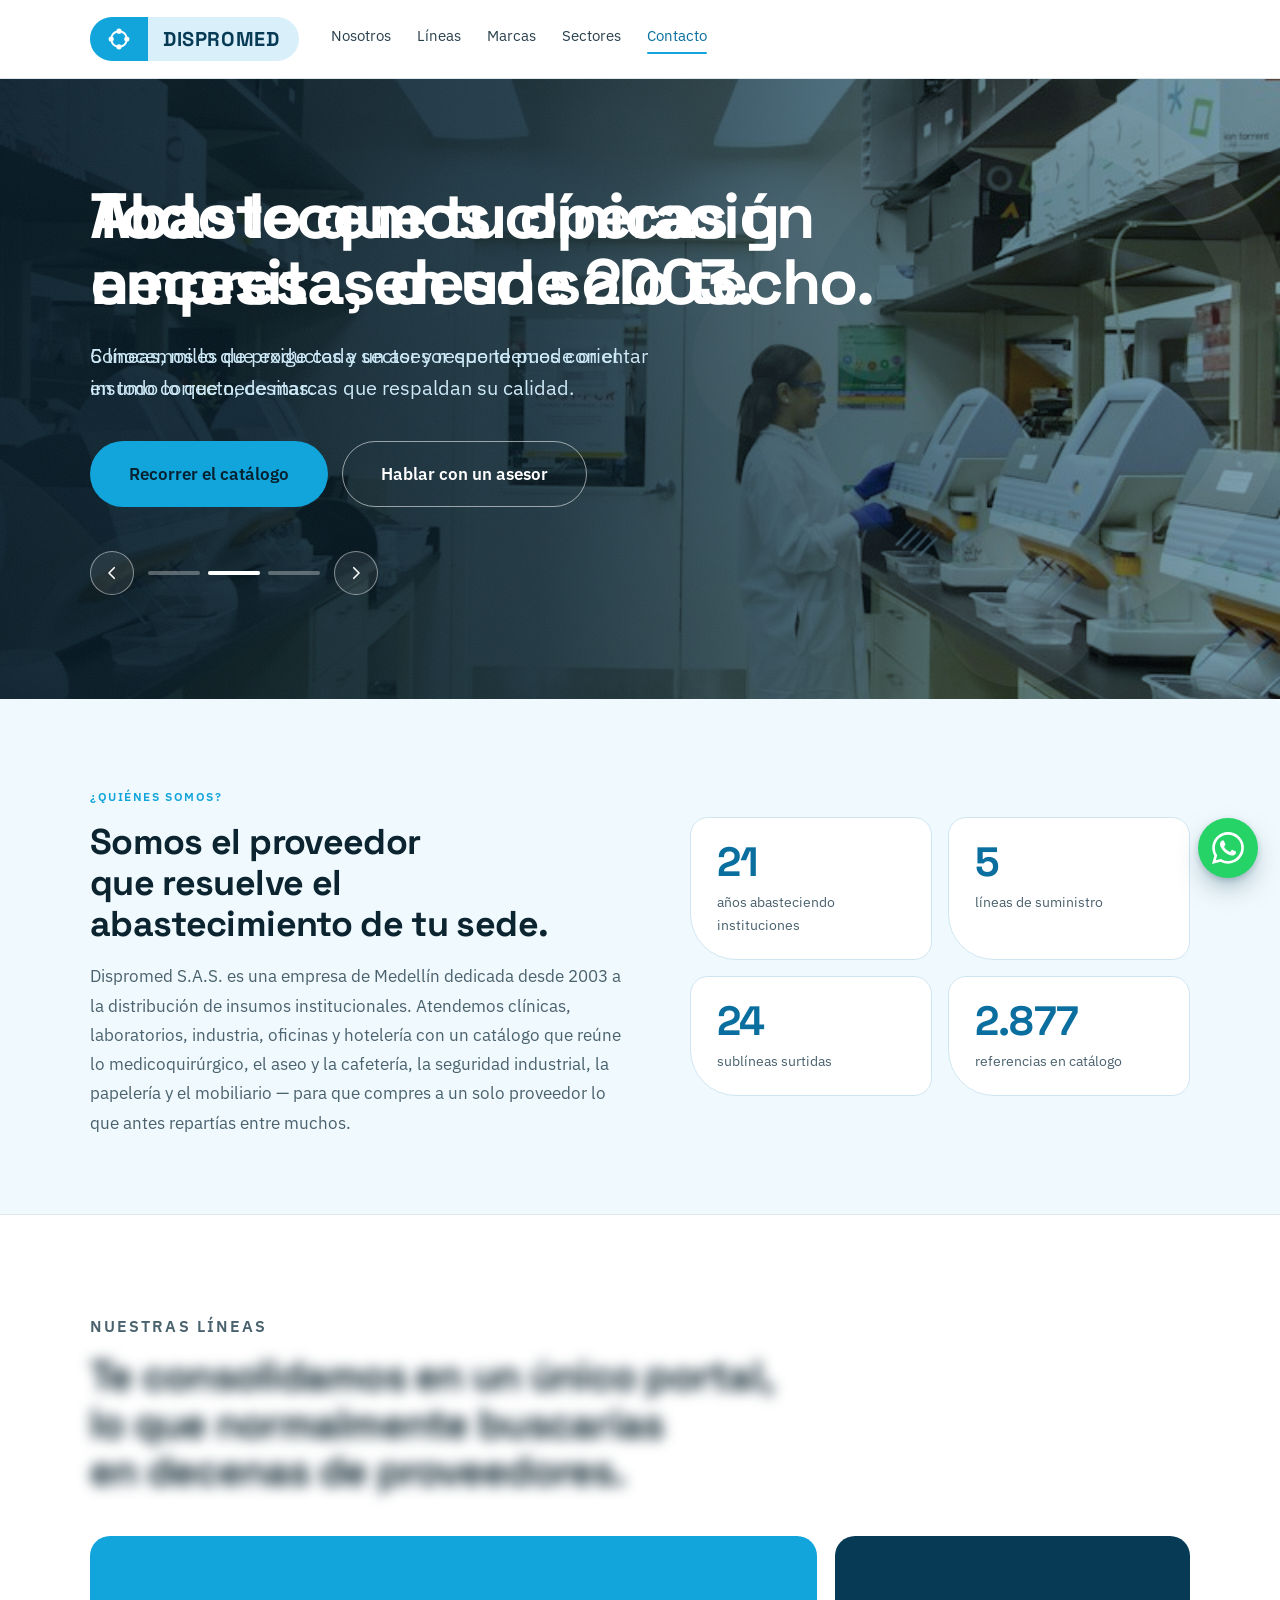
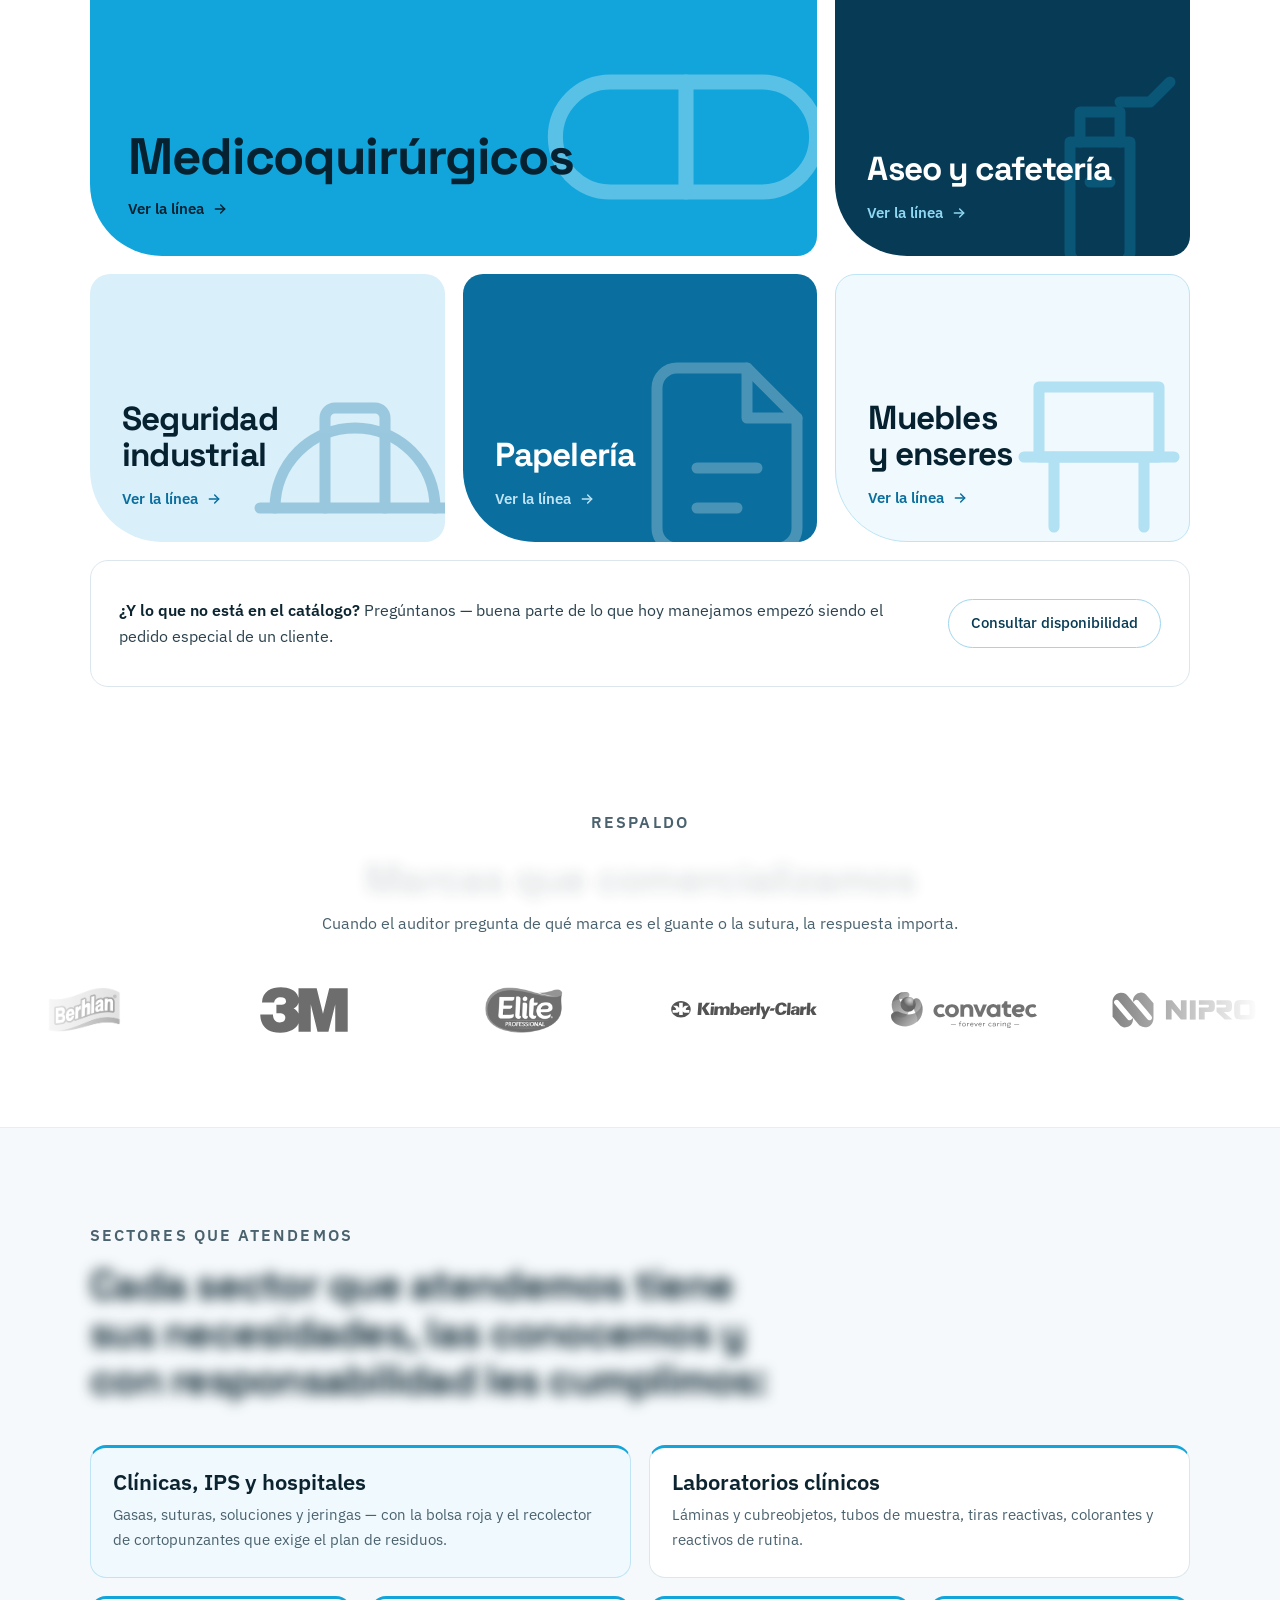
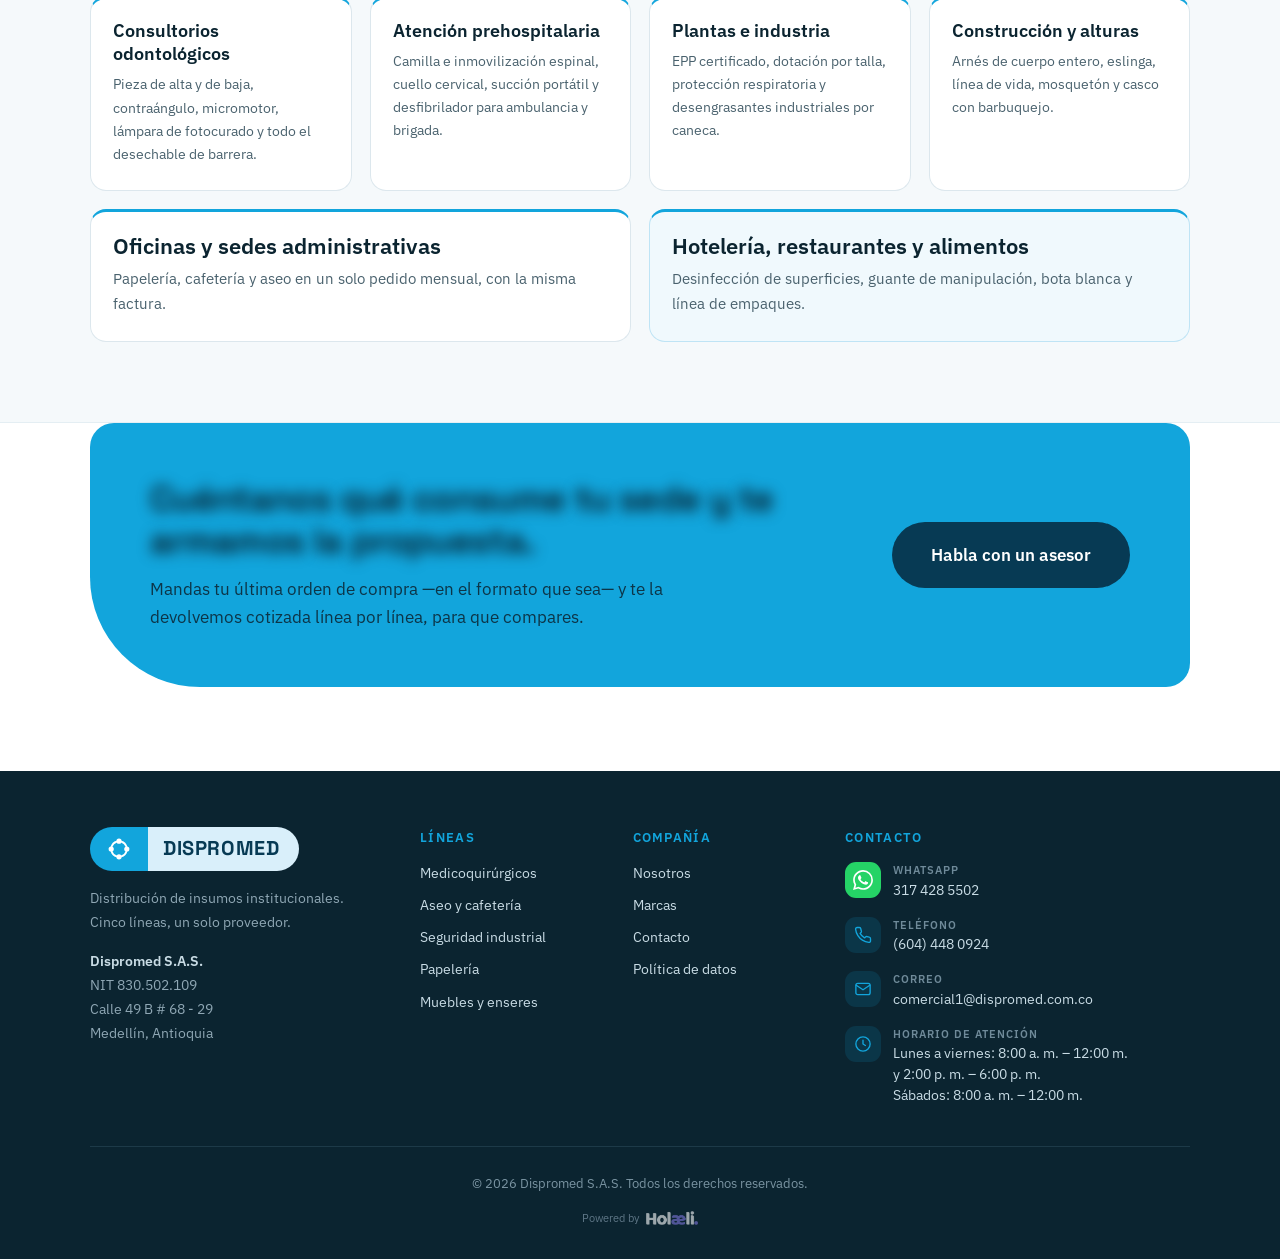
==== commit 72844289: "feat(portada): banner en carrusel, quienes somos, WhatsApp y pedidos ocultos - Banner: tres fotos qu" ====
--- a/index.html
+++ b/index.html
@@ -22,9 +22,12 @@
 <link rel="preconnect" href="https://fonts.googleapis.com">
 <link rel="preconnect" href="https://fonts.gstatic.com" crossorigin>
 <link rel="stylesheet" href="https://fonts.googleapis.com/css2?family=Space+Grotesk:wght@500;700&family=IBM+Plex+Sans:wght@400;500;600&display=swap">
-<link rel="stylesheet" href="assets/css/main.css?v=12">
+<link rel="stylesheet" href="assets/css/main.css?v=13">
+<link rel="preload" as="image" href="assets/img/banner/bodega-1600.jpg" media="(min-width: 768px)" fetchpriority="high">
+<link rel="preload" as="image" href="assets/img/banner/bodega-800.jpg" media="(max-width: 767px)" fetchpriority="high">
 <script defer src="assets/js/catalogo.js?v=2"></script>
 <script defer src="assets/js/efectos.js?v=1"></script>
+<script defer src="assets/js/banner.js?v=1"></script>
 </head>
 <body>
 
@@ -49,6 +52,25 @@
       <path d="M5 12h14"/><path d="m13 6 6 6-6 6"/>
     </g>
   </symbol>
+  <symbol id="whatsapp" viewBox="0 0 24 24">
+    <path fill="currentColor" d="M17.472 14.382c-.297-.149-1.758-.867-2.03-.967-.273-.099-.471-.148-.67.15-.197.297-.767.966-.94 1.164-.173.199-.347.223-.644.075-.297-.15-1.255-.463-2.39-1.475-.883-.788-1.48-1.761-1.653-2.059-.173-.297-.018-.458.13-.606.134-.133.298-.347.446-.52.149-.174.198-.298.298-.497.099-.198.05-.371-.025-.52-.075-.149-.669-1.612-.916-2.207-.242-.579-.487-.5-.669-.51-.173-.008-.371-.01-.57-.01-.198 0-.52.074-.792.372-.272.297-1.04 1.016-1.04 2.479 0 1.462 1.065 2.875 1.213 3.074.149.198 2.096 3.2 5.077 4.487.709.306 1.262.489 1.694.625.712.227 1.36.195 1.871.118.571-.085 1.758-.719 2.006-1.413.248-.694.248-1.289.173-1.413-.074-.124-.272-.198-.57-.347m-5.421 7.403h-.004a9.87 9.87 0 0 1-5.031-1.378l-.361-.214-3.741.982.998-3.648-.235-.374a9.86 9.86 0 0 1-1.51-5.26c.001-5.45 4.436-9.884 9.888-9.884 2.64 0 5.122 1.03 6.988 2.898a9.825 9.825 0 0 1 2.893 6.994c-.003 5.45-4.437 9.884-9.885 9.884m8.413-18.297A11.815 11.815 0 0 0 12.05 0C5.495 0 .16 5.335.157 11.892c0 2.096.547 4.142 1.588 5.945L.057 24l6.305-1.654a11.882 11.882 0 0 0 5.683 1.448h.005c6.554 0 11.89-5.335 11.893-11.893a11.821 11.821 0 0 0-3.48-8.413Z"/>
+  </symbol>
+  <symbol id="telefono" viewBox="0 0 24 24">
+    <path fill="none" stroke="currentColor" stroke-width="1.8" stroke-linecap="round" stroke-linejoin="round" d="M22 16.92v3a2 2 0 0 1-2.18 2 19.8 19.8 0 0 1-8.63-3.07 19.5 19.5 0 0 1-6-6A19.8 19.8 0 0 1 2.12 4.18 2 2 0 0 1 4.11 2h3a2 2 0 0 1 2 1.72c.13.96.36 1.9.7 2.81a2 2 0 0 1-.45 2.11L8.09 9.91a16 16 0 0 0 6 6l1.27-1.27a2 2 0 0 1 2.11-.45c.91.34 1.85.57 2.81.7A2 2 0 0 1 22 16.92Z"/>
+  </symbol>
+  <symbol id="correo" viewBox="0 0 24 24">
+    <g fill="none" stroke="currentColor" stroke-width="1.8" stroke-linecap="round" stroke-linejoin="round">
+      <rect x="2.5" y="4.5" width="19" height="15" rx="2.5"/><path d="m3 7 9 6 9-6"/>
+    </g>
+  </symbol>
+  <symbol id="reloj" viewBox="0 0 24 24">
+    <g fill="none" stroke="currentColor" stroke-width="1.8" stroke-linecap="round" stroke-linejoin="round">
+      <circle cx="12" cy="12" r="9.5"/><path d="M12 7v5l3.2 2"/>
+    </g>
+  </symbol>
+  <symbol id="chevron" viewBox="0 0 24 24">
+    <path fill="none" stroke="currentColor" stroke-width="2.2" stroke-linecap="round" stroke-linejoin="round" d="m9 5 7 7-7 7"/>
+  </symbol>
 </svg>
 
 <!-- ============================ CABECERA ============================ -->
@@ -68,41 +90,114 @@
       <a href="#lineas">Líneas</a>
       <a href="#marcas">Marcas</a>
       <a href="#sectores">Sectores</a>
-      <a href="#pedidos">Pedidos</a>
+      <!-- OCULTO (2026-09-17): pedidos vía Holaeli. Para reactivar, quitar `hidden`. -->
+      <a href="#pedidos" hidden>Pedidos</a>
       <a href="#contacto">Contacto</a>
     </nav>
 
-    <a class="btn btn--primary btn--sm" href="https://app.holaeli.app" target="_blank" rel="noopener">Entrar al portal de pedidos</a>
+    <!-- OCULTO (2026-09-17): pedidos vía Holaeli. Para reactivar, quitar `hidden`. -->
+    <a class="btn btn--primary btn--sm" href="https://app.holaeli.app" target="_blank" rel="noopener" hidden>Entrar al portal de pedidos</a>
   </div>
 </header>
 
 <main id="contenido">
 
 <!-- ============================ BANNER ============================ -->
-<section class="hero">
+<!--
+  Carrusel de tres fotos, cada una con su frase. Sin JavaScript se ve la primera
+  diapositiva completa y los controles no aparecen (los enciende banner.js).
+
+  🔴 La frase de la primera diapositiva la vigila .github/workflows/verificar-sitio.yml
+  («Todo lo que tu operación necesita»). Si se cambia, cambiar también el workflow.
+
+  Las fotos son de stock (Unsplash, licencia libre para uso comercial) y PROVISIONALES
+  hasta tener fotos reales de Dispromed. Para cambiarlas basta con reemplazar los
+  ficheros de assets/img/banner/ conservando el nombre: -1600.jpg es el recorte
+  horizontal de escritorio (16:9) y -800.jpg el vertical de móvil (4:5).
+-->
+<section class="hero" id="banner" aria-roledescription="carrusel" aria-label="Presentación de Dispromed">
   <div class="hero__bg" aria-hidden="true"></div>
-  <div class="hero__mesh" aria-hidden="true"></div>
+
+  <div class="hero__slides" aria-hidden="true">
+    <div class="hero__slide is-active" data-slide="0">
+      <picture>
+        <source media="(max-width: 767px)" srcset="assets/img/banner/bodega-800.jpg">
+        <img class="hero__photo" src="assets/img/banner/bodega-1600.jpg" alt="" fetchpriority="high">
+      </picture>
+    </div>
+    <div class="hero__slide" data-slide="1">
+      <picture>
+        <source media="(max-width: 767px)" srcset="assets/img/banner/laboratorio-800.jpg">
+        <img class="hero__photo hero__photo--derecha" src="assets/img/banner/laboratorio-1600.jpg" alt="" loading="lazy">
+      </picture>
+    </div>
+    <div class="hero__slide" data-slide="2">
+      <picture>
+        <source media="(max-width: 767px)" srcset="assets/img/banner/asesor-800.jpg">
+        <img class="hero__photo hero__photo--derecha" src="assets/img/banner/asesor-1600.jpg" alt="" loading="lazy">
+      </picture>
+    </div>
+  </div>
+
+  <div class="hero__tint" aria-hidden="true"></div>
   <svg class="hero__mark" aria-hidden="true" style="color:#fff"><use href="#ciclo"/></svg>
   <div class="hero__veil" aria-hidden="true"></div>
   <div class="hero__grain" aria-hidden="true"></div>
 
   <div class="wrap hero__inner">
-    <h1 data-anima data-palabras>Todo lo que tu operación necesita, en un solo techo.</h1>
-    <p data-anima>5 líneas, miles de productos y un asesor que te puede orientar en todo lo que necesitas.</p>
-    <div class="hero__cta" data-anima>
-      <a class="btn btn--brand btn--lg" href="https://app.holaeli.app" target="_blank" rel="noopener">Entrar al portal de pedidos</a>
-      <a class="btn btn--ghost-light btn--lg" href="#lineas">Recorrer el catálogo</a>
-    </div>
-  </div>
-</section>
-
-<!-- ============================ CIFRAS ============================ -->
-<section class="stats" id="nosotros" aria-label="Dispromed en cifras">
-  <div class="wrap stats__grid">
-    <div data-anima><div class="stat__n" data-stat="anios" data-desde="2003-09-01">23</div><div class="stat__l">años abasteciendo instituciones</div></div>
-    <div data-anima><div class="stat__n" data-stat="lineas">5</div><div class="stat__l">líneas de suministro</div></div>
-    <div data-anima><div class="stat__n" data-stat="sublineas">24</div><div class="stat__l">sublíneas surtidas</div></div>
-    <div data-anima><div class="stat__n" data-stat="referencias">2.877</div><div class="stat__l">referencias en catálogo</div></div>
+    <div class="hero__texts" aria-live="polite">
+      <div class="hero__text is-active" data-slide="0" role="group" aria-roledescription="diapositiva" aria-label="1 de 3">
+        <h1 class="hero__title">Todo lo que tu operación necesita, en un solo techo.</h1>
+        <p>5 líneas, miles de productos y un asesor que te puede orientar en todo lo que necesitas.</p>
+      </div>
+      <div class="hero__text" data-slide="1" role="group" aria-roledescription="diapositiva" aria-label="2 de 3">
+        <h2 class="hero__title">Abastecemos clínicas y empresas desde 2003.</h2>
+        <p>Conocemos lo que exige cada sector y respondemos con el insumo correcto, de marcas que respaldan su calidad.</p>
+      </div>
+      <div class="hero__text" data-slide="2" role="group" aria-roledescription="diapositiva" aria-label="3 de 3">
+        <h2 class="hero__title">Un asesor que conoce lo que tu sede consume.</h2>
+        <p>Nos cuentas qué necesitas —en el formato que sea— y te lo devolvemos cotizado línea por línea.</p>
+      </div>
+    </div>
+
+    <div class="hero__cta">
+      <!-- OCULTO (2026-09-17): pedidos vía Holaeli. Para reactivar, quitar `hidden`. -->
+      <a class="btn btn--brand btn--lg" href="https://app.holaeli.app" target="_blank" rel="noopener" hidden>Entrar al portal de pedidos</a>
+      <a class="btn btn--brand btn--lg" href="#lineas">Recorrer el catálogo</a>
+      <a class="btn btn--ghost-light btn--lg" href="#contacto">Hablar con un asesor</a>
+    </div>
+
+    <div class="hero__controls">
+      <button class="hero__arrow hero__arrow--prev" type="button" aria-label="Foto anterior">
+        <svg aria-hidden="true"><use href="#chevron"/></svg>
+      </button>
+      <div class="hero__dots">
+        <button class="hero__dot is-active" type="button" data-ir="0" aria-label="Ver foto 1 de 3" aria-current="true"><span class="hero__dot-bar"></span></button>
+        <button class="hero__dot" type="button" data-ir="1" aria-label="Ver foto 2 de 3"><span class="hero__dot-bar"></span></button>
+        <button class="hero__dot" type="button" data-ir="2" aria-label="Ver foto 3 de 3"><span class="hero__dot-bar"></span></button>
+      </div>
+      <button class="hero__arrow" type="button" aria-label="Foto siguiente">
+        <svg aria-hidden="true"><use href="#chevron"/></svg>
+      </button>
+    </div>
+  </div>
+</section>
+
+<!-- ============================ QUIÉNES SOMOS + CIFRAS ============================ -->
+<section class="stats about" id="nosotros">
+  <div class="wrap about__grid">
+    <div class="about__text" data-anima>
+      <p class="eyebrow">¿Quiénes somos?</p>
+      <h2>Somos el proveedor que resuelve el abastecimiento de tu sede.</h2>
+      <p>Dispromed S.A.S. es una empresa de Medellín dedicada desde 2003 a la distribución de insumos institucionales. Atendemos clínicas, laboratorios, industria, oficinas y hotelería con un catálogo que reúne lo medicoquirúrgico, el aseo y la cafetería, la seguridad industrial, la papelería y el mobiliario — para que compres a un solo proveedor lo que antes repartías entre muchos.</p>
+    </div>
+
+    <div class="stats__grid" aria-label="Dispromed en cifras">
+      <div class="stat" data-anima><div class="stat__n" data-stat="anios" data-desde="2003-09-01">23</div><div class="stat__l">años abasteciendo instituciones</div></div>
+      <div class="stat" data-anima><div class="stat__n" data-stat="lineas">5</div><div class="stat__l">líneas de suministro</div></div>
+      <div class="stat" data-anima><div class="stat__n" data-stat="sublineas">24</div><div class="stat__l">sublíneas surtidas</div></div>
+      <div class="stat" data-anima><div class="stat__n" data-stat="referencias">2.877</div><div class="stat__l">referencias en catálogo</div></div>
+    </div>
   </div>
 </section>
 
@@ -198,7 +293,8 @@
 </section>
 
 <!-- ============================ PEDIDOS ============================ -->
-<section class="section" id="pedidos">
+<!-- OCULTO (2026-09-17): pedidos vía Holaeli. Para reactivar, quitar `hidden`. -->
+<section class="section" id="pedidos" hidden>
   <div class="wrap">
     <div class="orders" data-anima>
       <svg viewBox="0 0 100 100" width="44" height="44" aria-hidden="true" style="color:var(--blue-500)"><use href="#ciclo"/></svg>
@@ -257,7 +353,8 @@
         <ul>
           <li><a href="#nosotros">Nosotros</a></li>
           <li><a href="#marcas">Marcas</a></li>
-          <li><a href="https://app.holaeli.app" target="_blank" rel="noopener">Portal de pedidos</a></li>
+          <!-- OCULTO (2026-09-17): pedidos vía Holaeli. Para reactivar, quitar `hidden`. -->
+          <li hidden><a href="https://app.holaeli.app" target="_blank" rel="noopener">Portal de pedidos</a></li>
           <li><a href="#contacto">Contacto</a></li>
           <li><a href="politica-de-datos.html">Política de datos</a></li>
         </ul>
@@ -265,11 +362,31 @@
 
       <div>
         <h4>Contacto</h4>
-        <ul>
-          <li><a href="tel:+576044480924">(604) 448 0924</a></li>
-          <li><a href="mailto:comercial1@dispromed.com.co">comercial1@dispromed.com.co</a></li>
-          <li>Lunes a viernes, 7:00 a.&nbsp;m. – 5:00 p.&nbsp;m.</li>
-          <li>Sábados, 8:00 a.&nbsp;m. – 12:00 m.</li>
+        <ul class="contact">
+          <li>
+            <a class="contact__item" href="https://wa.me/573174285502?text=Hola%20Dispromed%2C%20quisiera%20informaci%C3%B3n%20sobre%20sus%20productos." target="_blank" rel="noopener">
+              <span class="contact__icon contact__icon--wa"><svg aria-hidden="true"><use href="#whatsapp"/></svg></span>
+              <span><span class="contact__label">WhatsApp</span>317 428 5502</span>
+            </a>
+          </li>
+          <li>
+            <a class="contact__item" href="tel:+576044480924">
+              <span class="contact__icon"><svg aria-hidden="true"><use href="#telefono"/></svg></span>
+              <span><span class="contact__label">Teléfono</span>(604) 448 0924</span>
+            </a>
+          </li>
+          <li>
+            <a class="contact__item" href="mailto:comercial1@dispromed.com.co">
+              <span class="contact__icon"><svg aria-hidden="true"><use href="#correo"/></svg></span>
+              <span><span class="contact__label">Correo</span>comercial1@dispromed.com.co</span>
+            </a>
+          </li>
+          <li>
+            <span class="contact__item">
+              <span class="contact__icon"><svg aria-hidden="true"><use href="#reloj"/></svg></span>
+              <span><span class="contact__label">Horario de atención</span><span class="nw">Lunes a viernes:</span> <span class="nw">8:00 a.&nbsp;m. – 12:00 m.</span> <span class="nw">y 2:00 p.&nbsp;m. – 6:00 p.&nbsp;m.</span><br><span class="nw">Sábados:</span> <span class="nw">8:00 a.&nbsp;m. – 12:00 m.</span></span>
+            </span>
+          </li>
         </ul>
       </div>
     </div>
@@ -282,6 +399,13 @@
     </div>
   </div>
 </footer>
+
+<!-- Botón flotante de WhatsApp — lo atiende comercial1. Es un enlace, no un widget:
+     no carga scripts de terceros ni instala cookies. -->
+<a class="wa-float" href="https://wa.me/573174285502?text=Hola%20Dispromed%2C%20quisiera%20informaci%C3%B3n%20sobre%20sus%20productos." target="_blank" rel="noopener" aria-label="Escríbenos por WhatsApp">
+  <svg aria-hidden="true"><use href="#whatsapp"/></svg>
+  <span class="wa-float__tip">¿Hablamos por WhatsApp?</span>
+</a>
 
 <script>
 (function () {
--- a/assets/css/main.css
+++ b/assets/css/main.css
@@ -648,3 +648,183 @@
   .hero__inner, .hero__mark, .hero__mesh { animation: none; }
   .line:hover, .sector:hover { transform: none; }
 }
+
+/* =============================================================================
+   2026-09-17 — Banner en carrusel, «¿Quiénes somos?», contacto con iconos,
+   botón flotante de WhatsApp y pedidos ocultos.
+   Va al final a propósito: estas reglas pisan a las de arriba con la misma
+   especificidad, así que cada una trae su propia versión móvil aquí abajo.
+   ============================================================================= */
+
+/* `hidden` tiene que ganar siempre. Sin esto, `.btn { display:inline-flex }`
+   le gana al estilo del navegador y un botón «oculto» se sigue viendo. Así es
+   como se esconden hoy las piezas de pedidos, sin borrarlas. */
+[hidden] { display: none !important; }
+
+/* ---------- Banner: tres fotos que se deslizan ---------- */
+.hero { touch-action: pan-y; }
+.hero__slides { position: absolute; inset: 0; }
+.hero__slide {
+  position: absolute; inset: 0; overflow: hidden;
+  opacity: 0; transition: opacity 1.1s cubic-bezier(.4,0,.2,1);
+}
+.hero__slide.is-active { opacity: 1; }
+/* <picture> es en línea: sin esto la foto no llena el alto de la diapositiva. */
+.hero__slide picture { display: block; width: 100%; height: 100%; }
+.hero__photo {
+  width: 100%; height: 100%; max-width: none; object-fit: cover; object-position: center;
+  filter: saturate(.82) contrast(1.04);
+  transform: scale(1.07);
+  transition: transform 8s cubic-bezier(.25,.1,.25,1);
+}
+.hero__slide.is-active .hero__photo { transform: scale(1); }
+/* En pantallas anchas el texto va a la izquierda: el sujeto de la foto se
+   corre a la derecha para no quedar debajo del titular. */
+.hero__photo--derecha { object-position: 70% center; }
+
+/* Un solo tinte azul sobre las tres fotos: es lo que hace que tres fotos
+   distintas se lean como un set de la misma marca. */
+.hero__tint { position: absolute; inset: 0; background: #0A5C82; mix-blend-mode: multiply; opacity: .5; pointer-events: none; }
+.hero__mark { opacity: .07; }
+
+.hero__texts { display: grid; }
+/* Las frases se apilan en la misma celda: el bloque mide lo que la más larga y
+   no salta al cambiar. `align-self:end` pega cada frase a los botones, para
+   que el hueco de las más cortas quede arriba y no entre texto y botones. */
+.hero__text {
+  grid-area: 1 / 1; align-self: end;
+  opacity: 0; visibility: hidden; transform: translateY(22px);
+  transition: opacity .6s ease, transform .8s cubic-bezier(.22,1,.36,1), visibility 0s linear .8s;
+}
+.hero__text.is-active {
+  opacity: 1; visibility: visible; transform: none;
+  transition: opacity .7s ease .25s, transform .9s cubic-bezier(.22,1,.36,1) .25s, visibility 0s;
+}
+.hero .hero__title {
+  font-family: var(--display); font-weight: 700;
+  font-size: clamp(36px, 5.2vw, 64px); line-height: 1.04; letter-spacing: -.028em;
+  color: #fff; max-width: 820px; text-wrap: balance; margin: 0;
+}
+
+.hero__controls { display: none; align-items: center; gap: 14px; margin-top: 44px; }
+.hero.is-ready .hero__controls { display: flex; }
+.hero__arrow {
+  width: 44px; height: 44px; border-radius: 999px; flex: none;
+  display: grid; place-items: center; padding: 0;
+  background: rgba(255,255,255,.08); color: #fff; border: 1px solid rgba(255,255,255,.45);
+  transition: background-color .2s ease, border-color .2s ease;
+}
+.hero__arrow:hover { background: rgba(255,255,255,.2); border-color: #fff; }
+.hero__arrow svg { width: 18px; height: 18px; }
+.hero__arrow--prev svg { transform: rotate(180deg); }
+.hero__dots { display: flex; gap: 8px; }
+.hero__dot {
+  position: relative; width: 52px; height: 24px; padding: 0; border: 0; background: none;
+}
+.hero__dot::before {
+  content: ""; position: absolute; left: 0; right: 0; top: 10px; height: 4px; border-radius: 4px;
+  background: rgba(255,255,255,.3);
+}
+.hero__dot-bar {
+  position: absolute; left: 0; top: 10px; height: 4px; width: 0; border-radius: 4px; background: #fff;
+}
+/* La barra del punto activo ES el reloj del carrusel: banner.js avanza cuando
+   termina esta animación. Pausar la animación pausa el carrusel, sin timers. */
+.hero__dot.is-active .hero__dot-bar { animation: hero-progreso var(--hero-intervalo, 6.5s) linear forwards; }
+.hero.is-paused .hero__dot.is-active .hero__dot-bar { animation-play-state: paused; }
+@keyframes hero-progreso { from { width: 0; } to { width: 100%; } }
+
+/* ---------- ¿Quiénes somos? + cifras ---------- */
+.about { padding: 76px 0; }
+.about__grid { display: grid; grid-template-columns: minmax(0, 1.08fr) minmax(0, 1fr); gap: 60px; align-items: center; }
+.about__text h2 {
+  font-size: clamp(26px, 2.8vw, 36px); line-height: 1.15; color: var(--ink);
+  margin: 14px 0 0; text-wrap: balance;
+}
+.about__text p:not(.eyebrow) { font-size: 17px; line-height: 1.72; color: var(--muted); margin: 18px 0 0; max-width: 580px; }
+.about .stats__grid { grid-template-columns: repeat(2, minmax(0, 1fr)); gap: 16px; }
+.stat {
+  background: var(--paper); border: 1px solid #CFE6F2;
+  border-radius: 18px 18px 18px 46px; padding: 24px 26px 22px;
+}
+
+/* ---------- Pie: contacto con iconos ---------- */
+.site-footer__grid { grid-template-columns: 290px minmax(0, .75fr) minmax(0, .75fr) minmax(0, 1.5fr); }
+.site-footer ul.contact { gap: 16px; }
+.contact__item { display: flex; align-items: flex-start; gap: 12px; color: #C9DCE5; font-size: 14px; line-height: 1.5; }
+.contact__item > span:last-child { min-width: 0; overflow-wrap: anywhere; }
+/* Una hora no se parte a la mitad: se corta entre tramos, no dentro de uno. */
+.nw { white-space: nowrap; }
+.contact__icon {
+  flex: none; width: 36px; height: 36px; border-radius: 11px;
+  display: grid; place-items: center;
+  background: rgba(18,165,220,.14); color: var(--blue-500);
+  transition: transform .25s cubic-bezier(.22,1,.36,1), background-color .2s ease;
+}
+.contact__icon svg { width: 18px; height: 18px; }
+.contact__icon--wa { background: #25D366; color: #fff; }
+.contact__icon--wa svg { width: 20px; height: 20px; }
+a.contact__item:hover { color: #fff; }
+a.contact__item:hover .contact__icon { transform: translateY(-2px); }
+a.contact__item:hover .contact__icon:not(.contact__icon--wa) { background: rgba(18,165,220,.26); }
+.contact__label {
+  display: block; font-size: 11px; font-weight: 600; letter-spacing: .09em; text-transform: uppercase;
+  color: #6F8A99; margin-bottom: 1px;
+}
+
+/* ---------- Botón flotante de WhatsApp ---------- */
+.wa-float {
+  position: fixed; z-index: 60;
+  right: calc(22px + env(safe-area-inset-right, 0px));
+  bottom: calc(22px + env(safe-area-inset-bottom, 0px));
+  width: 60px; height: 60px; border-radius: 999px;
+  display: grid; place-items: center;
+  background: #25D366; color: #fff;
+  box-shadow: 0 12px 30px -10px rgba(7,58,84,.6), 0 2px 6px rgba(7,58,84,.18);
+  transition: transform .35s cubic-bezier(.22,1,.36,1), box-shadow .35s ease;
+}
+.wa-float:hover, .wa-float:focus-visible { color: #fff; transform: translateY(-3px) scale(1.05); box-shadow: 0 18px 36px -12px rgba(7,58,84,.65), 0 2px 6px rgba(7,58,84,.2); }
+.wa-float svg { width: 32px; height: 32px; }
+/* Un pulso que llama la atención tres veces y se calla: uno infinito cansa. */
+.wa-float::before {
+  content: ""; position: absolute; inset: 0; border-radius: inherit; background: #25D366;
+  z-index: -1; opacity: 0;
+  animation: wa-pulso 2.6s cubic-bezier(.22,1,.36,1) 1.5s 3;
+}
+@keyframes wa-pulso { 0% { transform: scale(1); opacity: .5; } 100% { transform: scale(1.7); opacity: 0; } }
+.wa-float__tip {
+  position: absolute; right: calc(100% + 12px); top: 50%;
+  transform: translate(8px, -50%); opacity: 0; pointer-events: none;
+  background: var(--ink); color: #fff; font-size: 14px; font-weight: 500; white-space: nowrap;
+  padding: 8px 15px; border-radius: 999px;
+  box-shadow: 0 10px 24px -12px rgba(7,58,84,.6);
+  transition: opacity .25s ease, transform .35s cubic-bezier(.22,1,.36,1);
+}
+.wa-float:hover .wa-float__tip, .wa-float:focus-visible .wa-float__tip { opacity: 1; transform: translate(0, -50%); }
+
+/* ---------- Catálogo: volver al catálogo desde dentro del contenido ---------- */
+.cat-volver { margin-bottom: 26px; }
+
+/* ---------- Adaptable (de este bloque) ---------- */
+@media (max-width: 1023px) {
+  .about__grid { grid-template-columns: 1fr; gap: 36px; }
+  .site-footer__grid { grid-template-columns: repeat(2, minmax(0, 1fr)); }
+}
+@media (max-width: 767px) {
+  .hero .hero__title { font-size: clamp(32px, 9vw, 44px); }
+  .hero__controls { margin-top: 30px; justify-content: center; }
+  .hero__photo, .hero__photo--derecha { object-position: center; }
+  .about { padding: 56px 0; }
+  .about .stats__grid { gap: 12px; }
+  .stat { padding: 18px 18px 16px; border-radius: 16px 16px 16px 34px; }
+  .site-footer__grid { grid-template-columns: 1fr; }
+  .wa-float { width: 54px; height: 54px; right: calc(16px + env(safe-area-inset-right, 0px)); bottom: calc(16px + env(safe-area-inset-bottom, 0px)); }
+  .wa-float svg { width: 29px; height: 29px; }
+}
+@media (hover: none) { .wa-float__tip { display: none; } }
+@media (prefers-reduced-motion: reduce) {
+  .hero__slide, .hero__photo, .hero__text, .hero__text.is-active { transition: none; }
+  .hero__photo, .hero__slide.is-active .hero__photo { transform: none; }
+  .hero__dot.is-active .hero__dot-bar { animation: none; width: 100%; }
+  .wa-float::before { animation: none; }
+}
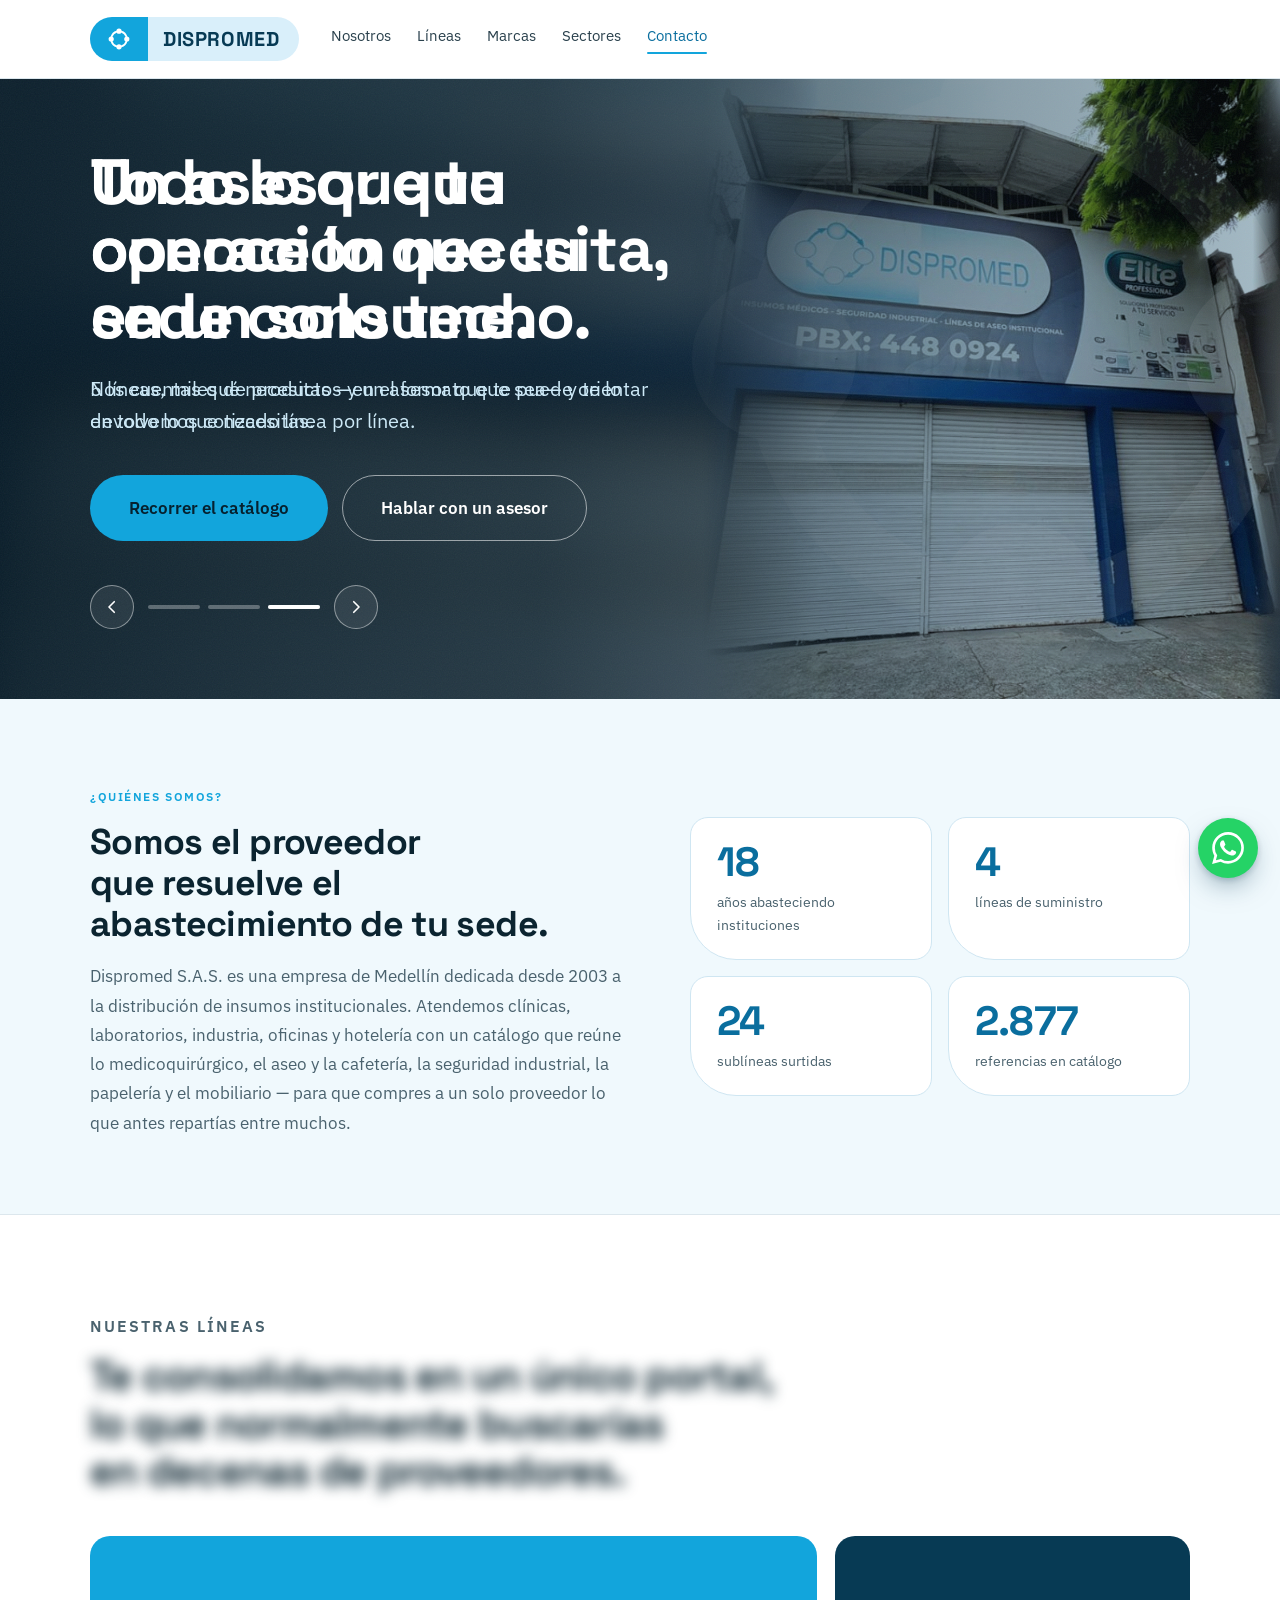
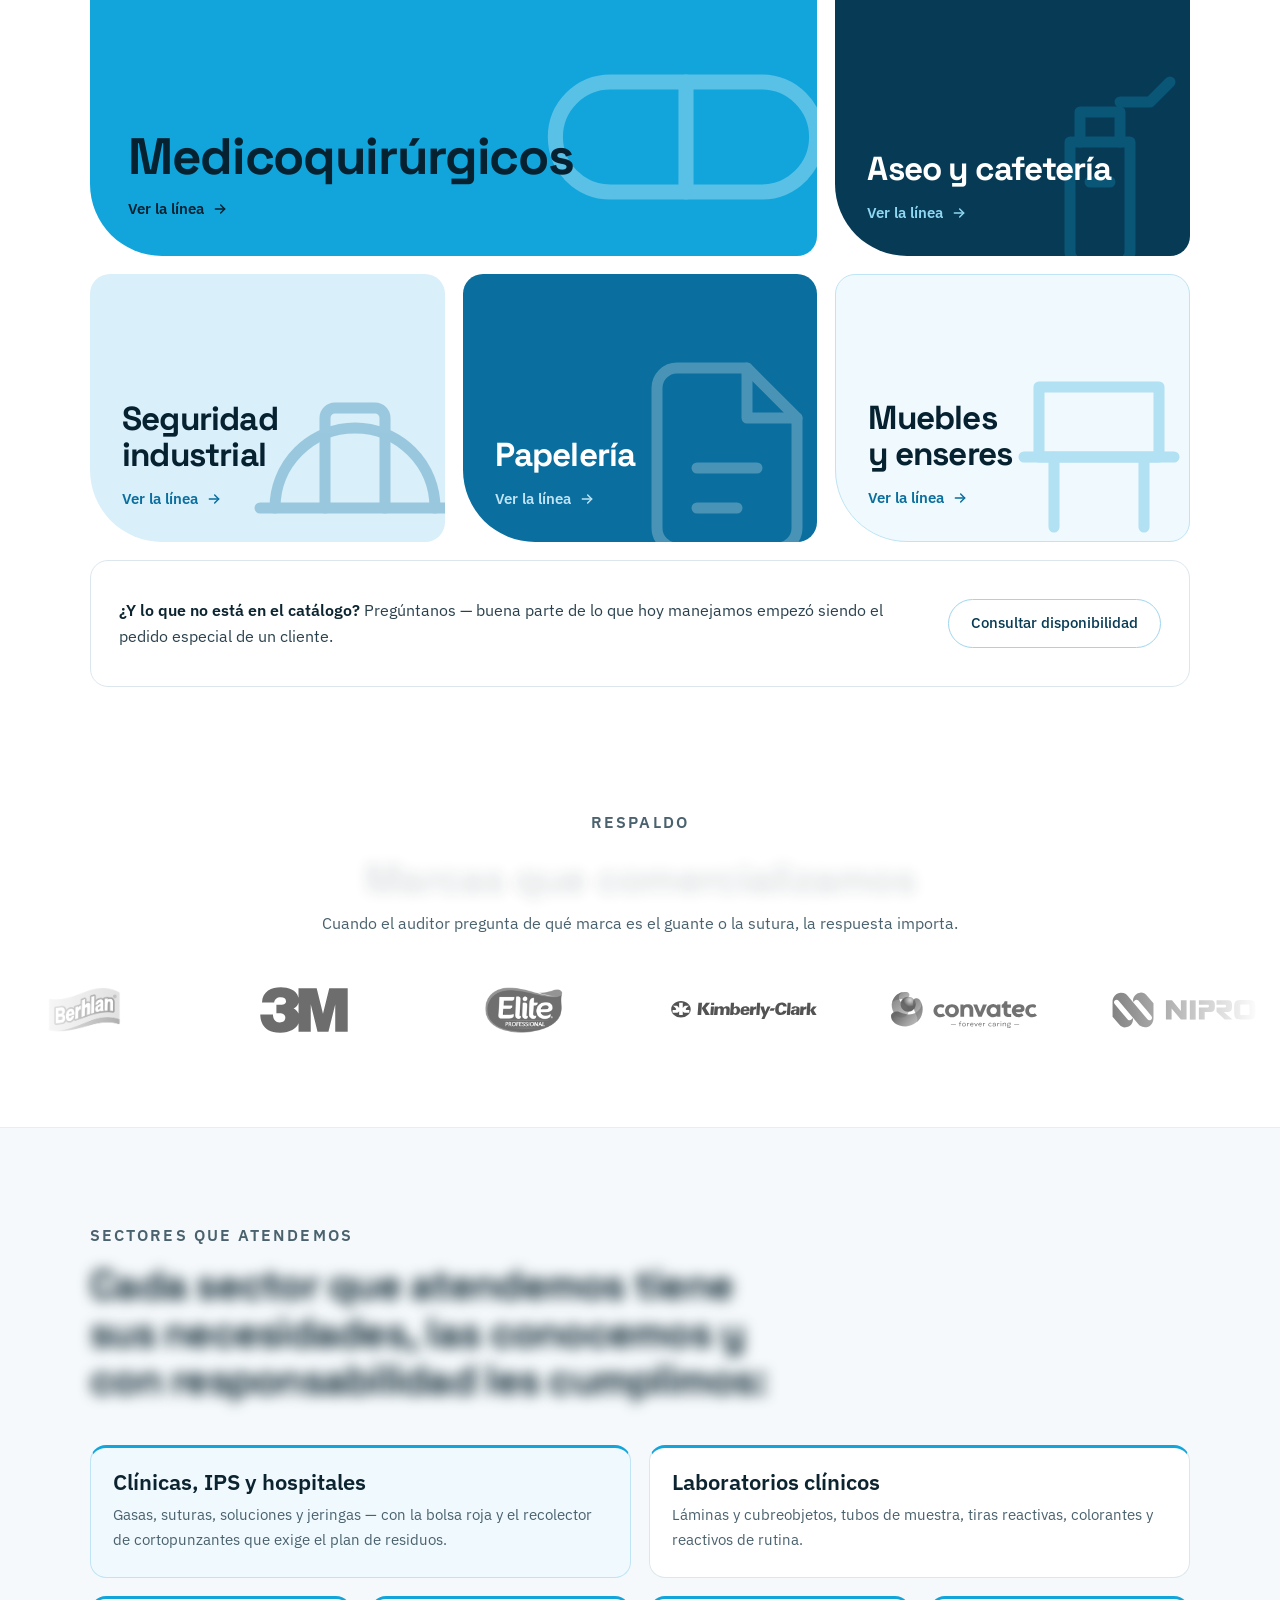
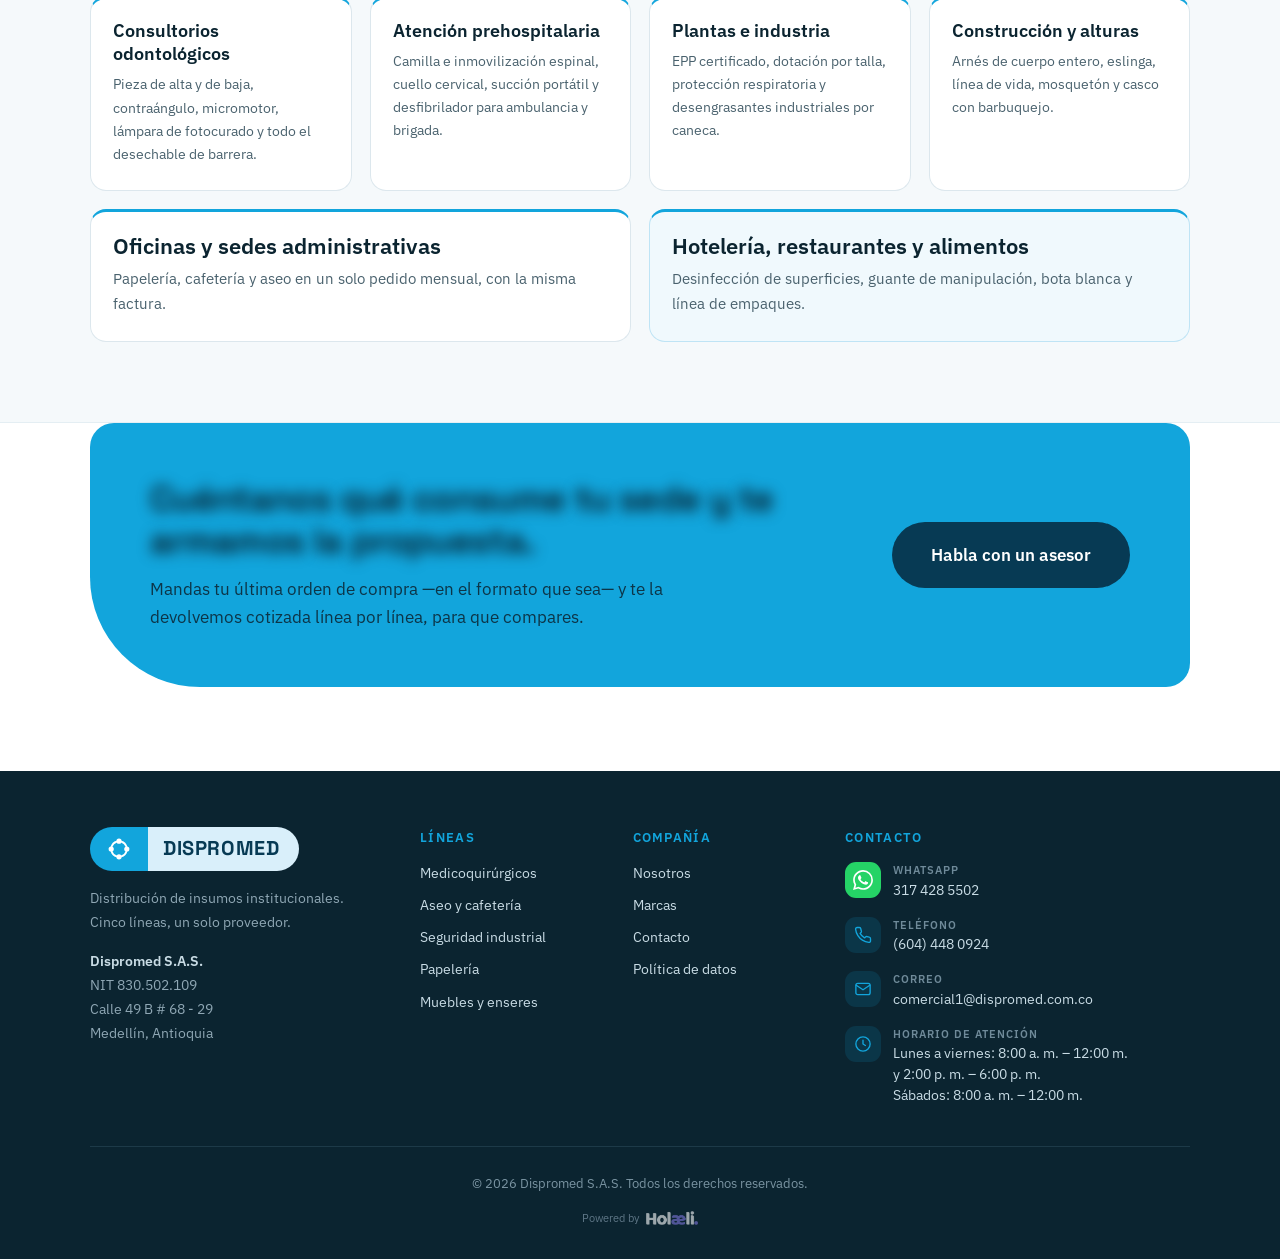
==== commit 21c7a25a: "feat(banner): la fachada de Dispromed reemplaza las fotos de stock - La foto real de la fachada, rec" ====
--- a/index.html
+++ b/index.html
@@ -22,9 +22,9 @@
 <link rel="preconnect" href="https://fonts.googleapis.com">
 <link rel="preconnect" href="https://fonts.gstatic.com" crossorigin>
 <link rel="stylesheet" href="https://fonts.googleapis.com/css2?family=Space+Grotesk:wght@500;700&family=IBM+Plex+Sans:wght@400;500;600&display=swap">
-<link rel="stylesheet" href="assets/css/main.css?v=13">
-<link rel="preload" as="image" href="assets/img/banner/bodega-1600.jpg" media="(min-width: 768px)" fetchpriority="high">
-<link rel="preload" as="image" href="assets/img/banner/bodega-800.jpg" media="(max-width: 767px)" fetchpriority="high">
+<link rel="stylesheet" href="assets/css/main.css?v=14">
+<link rel="preload" as="image" href="assets/img/banner/banner-1-1600.jpg" media="(min-width: 768px)" fetchpriority="high">
+<link rel="preload" as="image" href="assets/img/banner/banner-1-800.jpg" media="(max-width: 767px)" fetchpriority="high">
 <script defer src="assets/js/catalogo.js?v=2"></script>
 <script defer src="assets/js/efectos.js?v=1"></script>
 <script defer src="assets/js/banner.js?v=1"></script>
@@ -110,10 +110,12 @@
   🔴 La frase de la primera diapositiva la vigila .github/workflows/verificar-sitio.yml
   («Todo lo que tu operación necesita»). Si se cambia, cambiar también el workflow.
 
-  Las fotos son de stock (Unsplash, licencia libre para uso comercial) y PROVISIONALES
-  hasta tener fotos reales de Dispromed. Para cambiarlas basta con reemplazar los
-  ficheros de assets/img/banner/ conservando el nombre: -1600.jpg es el recorte
-  horizontal de escritorio (16:9) y -800.jpg el vertical de móvil (4:5).
+  Hoy las tres diapositivas usan la MISMA foto: la fachada de Dispromed, recortada
+  para que no aparezcan los locales vecinos. Cuando haya fotos reales para las
+  diapositivas 2 y 3, basta con reemplazar banner-2-* y banner-3-* en
+  assets/img/banner/ conservando el nombre: -1600.jpg es el recorte horizontal
+  de escritorio (16:9, sujeto a la derecha: a la izquierda va el texto) y
+  -800.jpg el vertical de móvil (4:5).
 -->
 <section class="hero" id="banner" aria-roledescription="carrusel" aria-label="Presentación de Dispromed">
   <div class="hero__bg" aria-hidden="true"></div>
@@ -121,20 +123,20 @@
   <div class="hero__slides" aria-hidden="true">
     <div class="hero__slide is-active" data-slide="0">
       <picture>
-        <source media="(max-width: 767px)" srcset="assets/img/banner/bodega-800.jpg">
-        <img class="hero__photo" src="assets/img/banner/bodega-1600.jpg" alt="" fetchpriority="high">
+        <source media="(max-width: 767px)" srcset="assets/img/banner/banner-1-800.jpg">
+        <img class="hero__photo" src="assets/img/banner/banner-1-1600.jpg" alt="" fetchpriority="high">
       </picture>
     </div>
     <div class="hero__slide" data-slide="1">
       <picture>
-        <source media="(max-width: 767px)" srcset="assets/img/banner/laboratorio-800.jpg">
-        <img class="hero__photo hero__photo--derecha" src="assets/img/banner/laboratorio-1600.jpg" alt="" loading="lazy">
+        <source media="(max-width: 767px)" srcset="assets/img/banner/banner-2-800.jpg">
+        <img class="hero__photo hero__photo--derecha" src="assets/img/banner/banner-2-1600.jpg" alt="" loading="lazy">
       </picture>
     </div>
     <div class="hero__slide" data-slide="2">
       <picture>
-        <source media="(max-width: 767px)" srcset="assets/img/banner/asesor-800.jpg">
-        <img class="hero__photo hero__photo--derecha" src="assets/img/banner/asesor-1600.jpg" alt="" loading="lazy">
+        <source media="(max-width: 767px)" srcset="assets/img/banner/banner-3-800.jpg">
+        <img class="hero__photo hero__photo--derecha" src="assets/img/banner/banner-3-1600.jpg" alt="" loading="lazy">
       </picture>
     </div>
   </div>
--- a/assets/css/main.css
+++ b/assets/css/main.css
@@ -681,10 +681,12 @@
 /* En pantallas anchas el texto va a la izquierda: el sujeto de la foto se
    corre a la derecha para no quedar debajo del titular. */
 .hero__photo--derecha { object-position: 70% center; }
+/* La fachada ya viene compuesta con el sujeto a la derecha: no se desplaza. */
+.hero__photo { object-position: center 30%; }
 
 /* Un solo tinte azul sobre las tres fotos: es lo que hace que tres fotos
    distintas se lean como un set de la misma marca. */
-.hero__tint { position: absolute; inset: 0; background: #0A5C82; mix-blend-mode: multiply; opacity: .5; pointer-events: none; }
+.hero__tint { position: absolute; inset: 0; background: #0A5C82; mix-blend-mode: multiply; opacity: .3; pointer-events: none; }
 .hero__mark { opacity: .07; }
 
 .hero__texts { display: grid; }
@@ -703,8 +705,10 @@
 .hero .hero__title {
   font-family: var(--display); font-weight: 700;
   font-size: clamp(36px, 5.2vw, 64px); line-height: 1.04; letter-spacing: -.028em;
-  color: #fff; max-width: 820px; text-wrap: balance; margin: 0;
-}
+  color: #fff; max-width: 700px; text-wrap: balance; margin: 0;
+}
+/* 700 px y no más: a la derecha va el letrero de la fachada y no debe quedar
+   debajo del titular. */
 
 .hero__controls { display: none; align-items: center; gap: 14px; margin-top: 44px; }
 .hero.is-ready .hero__controls { display: flex; }
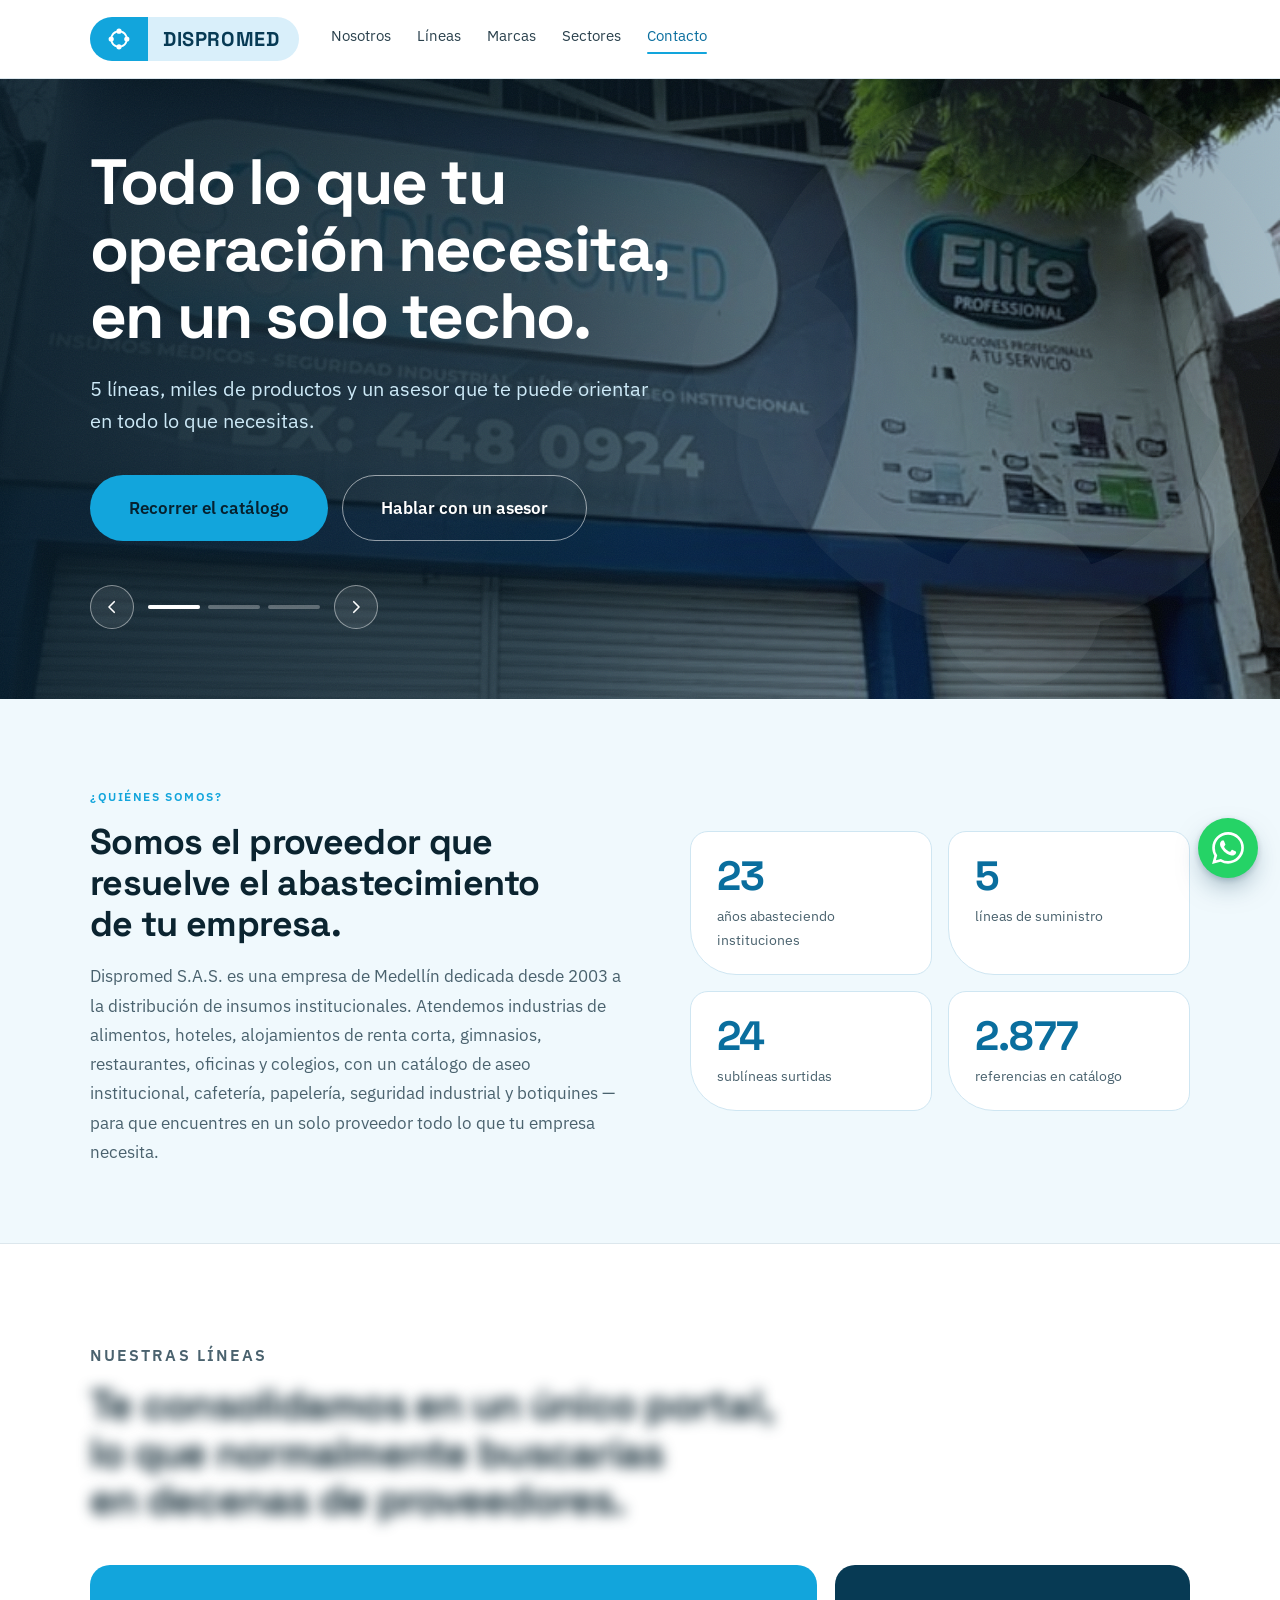
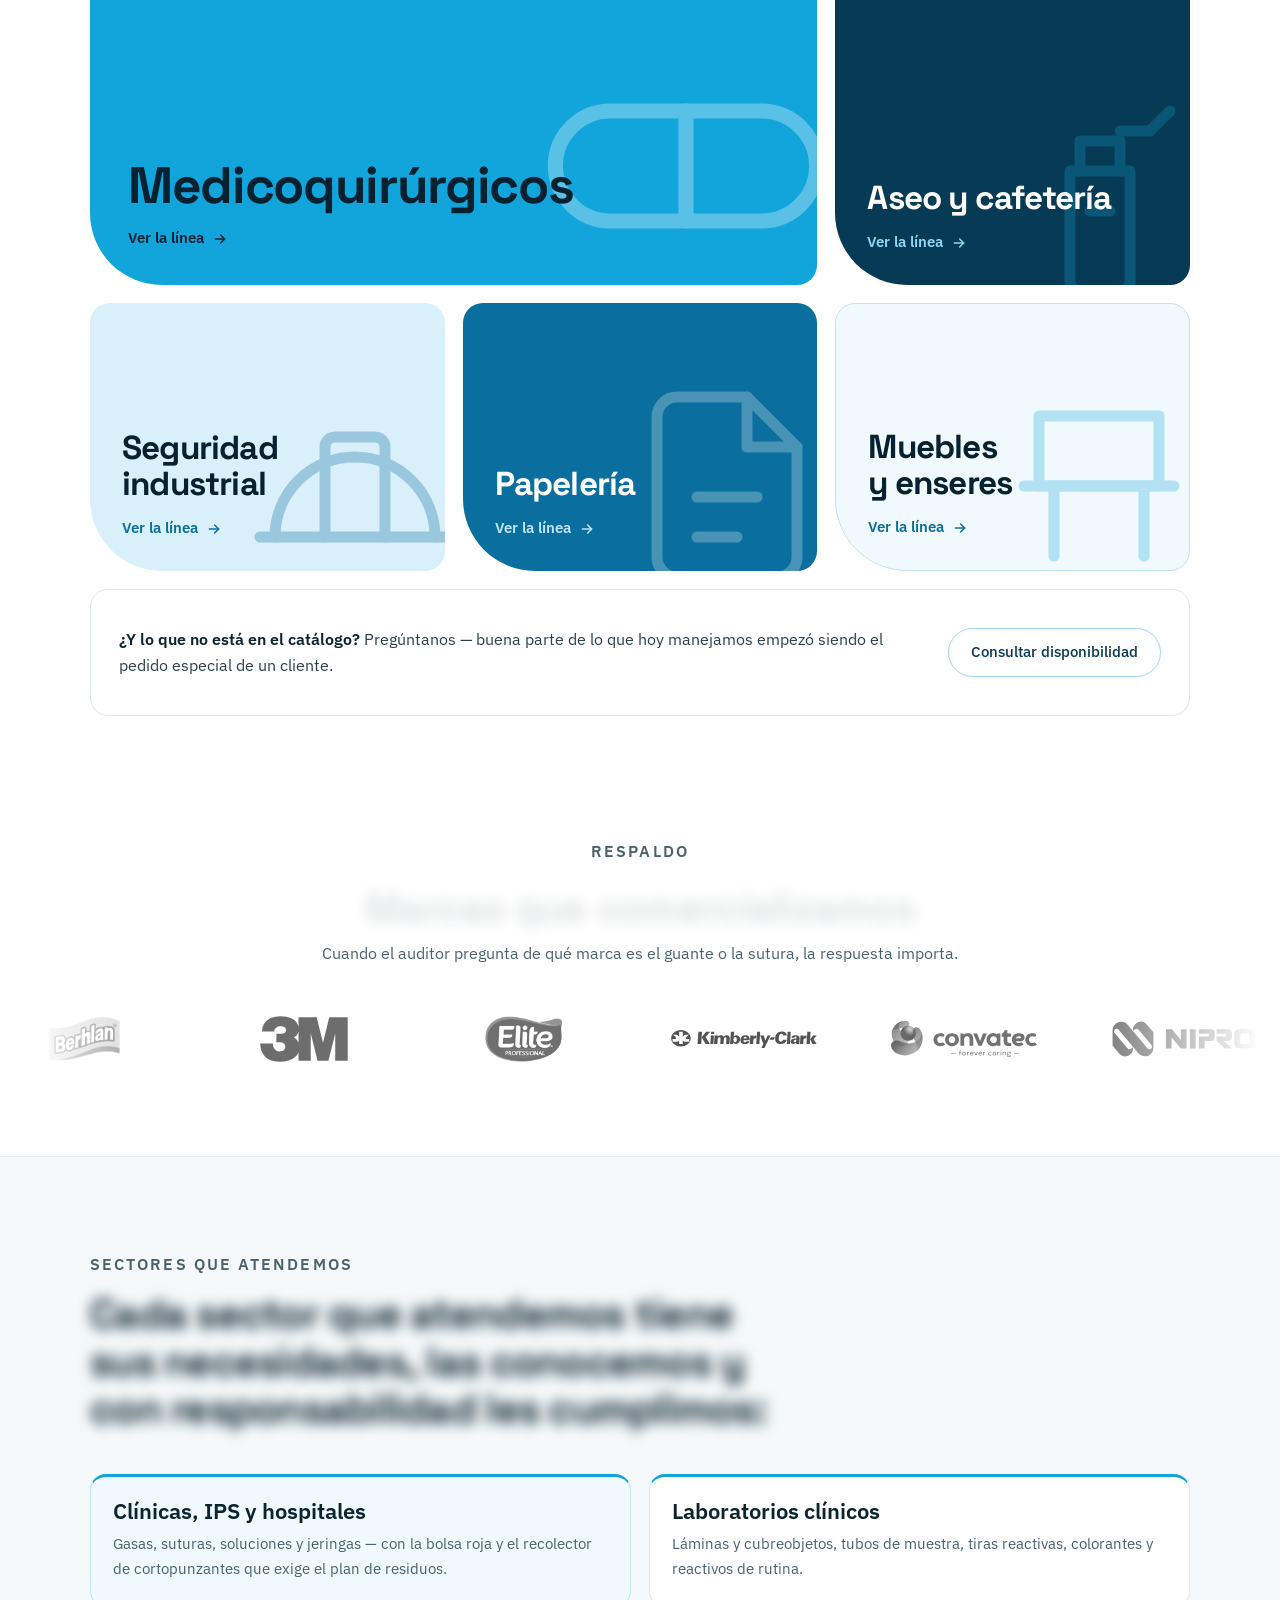
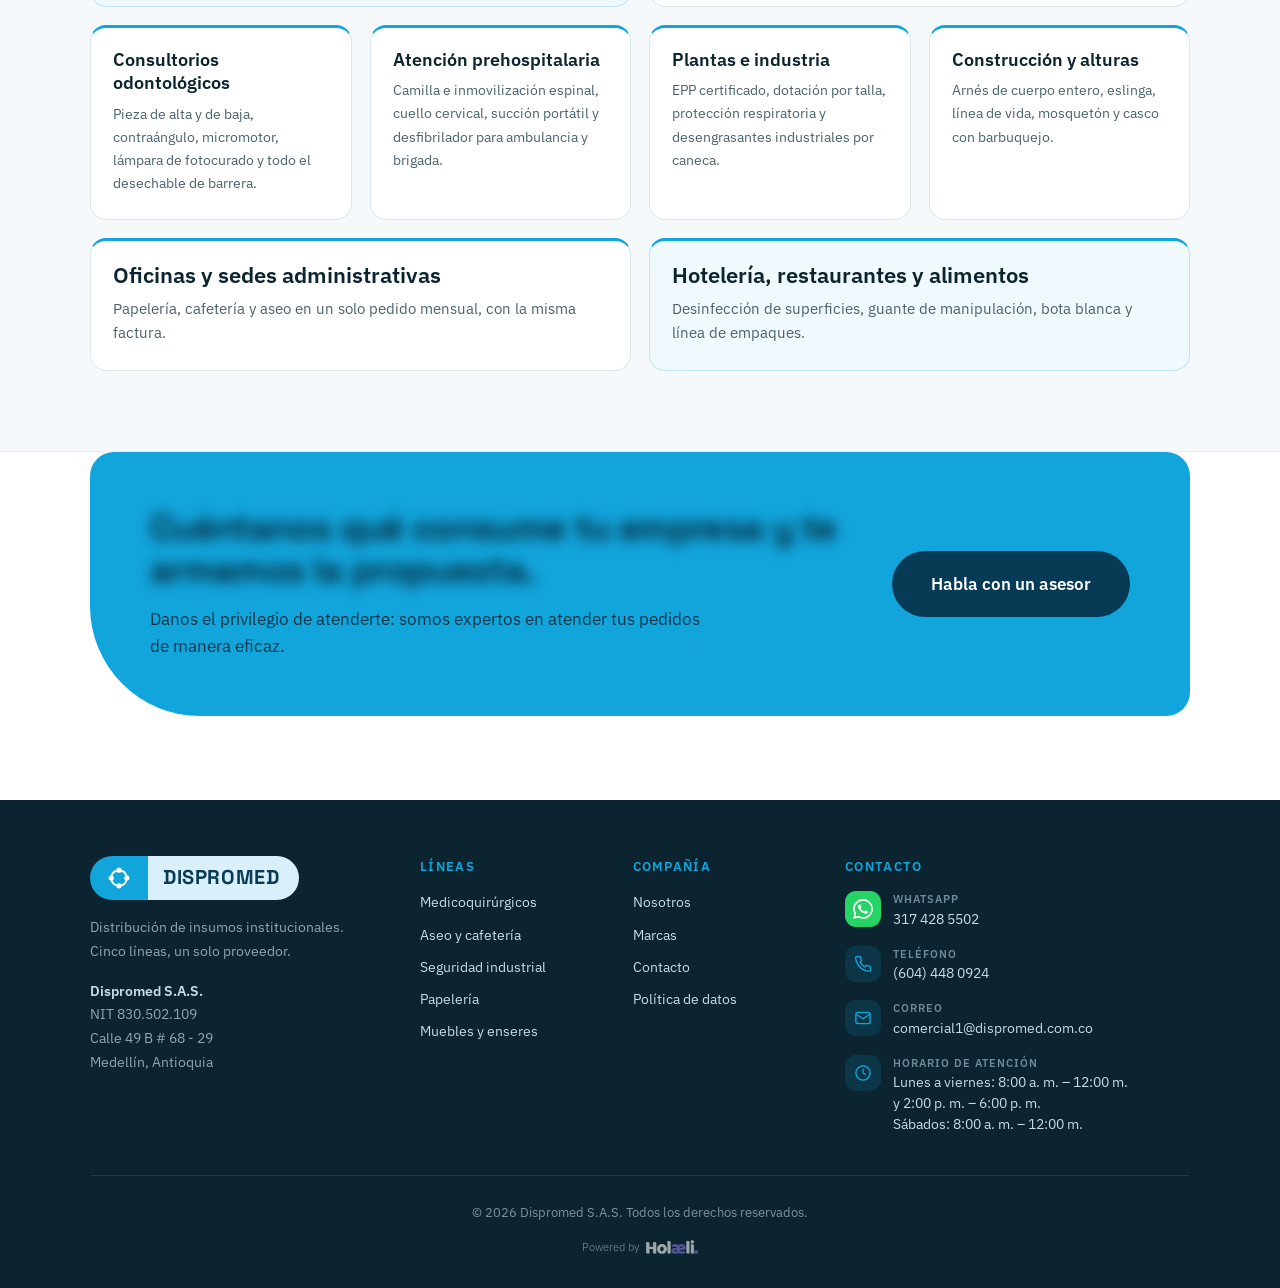
==== commit dacc54fb: "fix(portada): textos para empresas y riel de marcas sin repetidas ni huecos - Banner 2: "Abastecemos" ====
--- a/index.html
+++ b/index.html
@@ -22,7 +22,7 @@
 <link rel="preconnect" href="https://fonts.googleapis.com">
 <link rel="preconnect" href="https://fonts.gstatic.com" crossorigin>
 <link rel="stylesheet" href="https://fonts.googleapis.com/css2?family=Space+Grotesk:wght@500;700&family=IBM+Plex+Sans:wght@400;500;600&display=swap">
-<link rel="stylesheet" href="assets/css/main.css?v=14">
+<link rel="stylesheet" href="assets/css/main.css?v=15">
 <link rel="preload" as="image" href="assets/img/banner/banner-1-1600.jpg" media="(min-width: 768px)" fetchpriority="high">
 <link rel="preload" as="image" href="assets/img/banner/banner-1-800.jpg" media="(max-width: 767px)" fetchpriority="high">
 <script defer src="assets/js/catalogo.js?v=2"></script>
@@ -153,12 +153,12 @@
         <p>5 líneas, miles de productos y un asesor que te puede orientar en todo lo que necesitas.</p>
       </div>
       <div class="hero__text" data-slide="1" role="group" aria-roledescription="diapositiva" aria-label="2 de 3">
-        <h2 class="hero__title">Abastecemos clínicas y empresas desde 2003.</h2>
+        <h2 class="hero__title">Abastecemos empresas desde 2003.</h2>
         <p>Conocemos lo que exige cada sector y respondemos con el insumo correcto, de marcas que respaldan su calidad.</p>
       </div>
       <div class="hero__text" data-slide="2" role="group" aria-roledescription="diapositiva" aria-label="3 de 3">
-        <h2 class="hero__title">Un asesor que conoce lo que tu sede consume.</h2>
-        <p>Nos cuentas qué necesitas —en el formato que sea— y te lo devolvemos cotizado línea por línea.</p>
+        <h2 class="hero__title">Un asesor que conoce lo que tu empresa consume.</h2>
+        <p>Nos cuentas qué necesitas y te lo devolvemos cotizado línea por línea.</p>
       </div>
     </div>
 
@@ -190,8 +190,8 @@
   <div class="wrap about__grid">
     <div class="about__text" data-anima>
       <p class="eyebrow">¿Quiénes somos?</p>
-      <h2>Somos el proveedor que resuelve el abastecimiento de tu sede.</h2>
-      <p>Dispromed S.A.S. es una empresa de Medellín dedicada desde 2003 a la distribución de insumos institucionales. Atendemos clínicas, laboratorios, industria, oficinas y hotelería con un catálogo que reúne lo medicoquirúrgico, el aseo y la cafetería, la seguridad industrial, la papelería y el mobiliario — para que compres a un solo proveedor lo que antes repartías entre muchos.</p>
+      <h2>Somos el proveedor que resuelve el abastecimiento de tu empresa.</h2>
+      <p>Dispromed S.A.S. es una empresa de Medellín dedicada desde 2003 a la distribución de insumos institucionales. Atendemos industrias de alimentos, hoteles, alojamientos de renta corta, gimnasios, restaurantes, oficinas y colegios, con un catálogo de aseo institucional, cafetería, papelería, seguridad industrial y botiquines — para que encuentres en un solo proveedor todo lo que tu empresa necesita.</p>
     </div>
 
     <div class="stats__grid" aria-label="Dispromed en cifras">
@@ -263,8 +263,8 @@
   <div class="marquee-zone" aria-label="Marcas que comercializamos">
     <div class="mq">
       <div class="mq-track">
-        <span class="mq-item"><img class="mq-logo" src="assets/img/marcas/berhlan.png" alt="Berhlan" loading="lazy"></span><span class="mq-item"><img class="mq-logo" src="assets/img/marcas/3m.svg" alt="3M" loading="lazy"></span><span class="mq-item"><img class="mq-logo" src="assets/img/marcas/elite.png" alt="Elite" loading="lazy"></span><span class="mq-item"><img class="mq-logo" src="assets/img/marcas/kimberly-clark.svg" alt="Kimberly-Clark" loading="lazy"></span><span class="mq-item"><img class="mq-logo" src="assets/img/marcas/convatec.svg" alt="ConvaTec" loading="lazy"></span><span class="mq-item"><img class="mq-logo" src="assets/img/marcas/nipro.svg" alt="Nipro" loading="lazy"></span><span class="mq-item"><img class="mq-logo is-small" src="assets/img/marcas/epson.svg" alt="Epson" loading="lazy"></span><span class="mq-item"><img class="mq-logo is-faint" src="assets/img/marcas/medex.png" alt="Medex" loading="lazy"></span><span class="mq-item"><img class="mq-logo" src="assets/img/marcas/hp.svg" alt="HP" loading="lazy"></span><span class="mq-item"><img class="mq-logo" src="assets/img/marcas/faber-castell.png" alt="Faber-Castell" loading="lazy"></span><span class="mq-item"><img class="mq-logo" src="assets/img/marcas/sharpie.svg" alt="Sharpie" loading="lazy"></span>
-        <span class="mq-item" aria-hidden="true"><img class="mq-logo" src="assets/img/marcas/berhlan.png" alt="" loading="lazy"></span><span class="mq-item" aria-hidden="true"><img class="mq-logo" src="assets/img/marcas/3m.svg" alt="" loading="lazy"></span><span class="mq-item" aria-hidden="true"><img class="mq-logo" src="assets/img/marcas/elite.png" alt="" loading="lazy"></span><span class="mq-item" aria-hidden="true"><img class="mq-logo" src="assets/img/marcas/kimberly-clark.svg" alt="" loading="lazy"></span><span class="mq-item" aria-hidden="true"><img class="mq-logo" src="assets/img/marcas/convatec.svg" alt="" loading="lazy"></span><span class="mq-item" aria-hidden="true"><img class="mq-logo" src="assets/img/marcas/nipro.svg" alt="" loading="lazy"></span><span class="mq-item" aria-hidden="true"><img class="mq-logo is-small" src="assets/img/marcas/epson.svg" alt="" loading="lazy"></span><span class="mq-item" aria-hidden="true"><img class="mq-logo is-faint" src="assets/img/marcas/medex.png" alt="" loading="lazy"></span><span class="mq-item" aria-hidden="true"><img class="mq-logo" src="assets/img/marcas/hp.svg" alt="" loading="lazy"></span><span class="mq-item" aria-hidden="true"><img class="mq-logo" src="assets/img/marcas/faber-castell.png" alt="" loading="lazy"></span><span class="mq-item" aria-hidden="true"><img class="mq-logo" src="assets/img/marcas/sharpie.svg" alt="" loading="lazy"></span>
+        <span class="mq-item"><img class="mq-logo" src="assets/img/marcas/berhlan.png" alt="Berhlan" loading="lazy"></span><span class="mq-item"><img class="mq-logo" src="assets/img/marcas/3m.svg" alt="3M" loading="lazy"></span><span class="mq-item"><img class="mq-logo" src="assets/img/marcas/elite.png" alt="Elite" loading="lazy"></span><span class="mq-item"><img class="mq-logo" src="assets/img/marcas/kimberly-clark.svg" alt="Kimberly-Clark" loading="lazy"></span><span class="mq-item"><img class="mq-logo" src="assets/img/marcas/convatec.svg" alt="ConvaTec" loading="lazy"></span><span class="mq-item"><img class="mq-logo" src="assets/img/marcas/nipro.svg" alt="Nipro" loading="lazy"></span><span class="mq-item"><img class="mq-logo is-small" src="assets/img/marcas/epson.svg" alt="Epson" loading="lazy"></span><span class="mq-item"><img class="mq-logo is-faint" src="assets/img/marcas/medex.png" alt="Medex" loading="lazy"></span><span class="mq-item"><img class="mq-logo" src="assets/img/marcas/hp.svg" alt="HP" loading="lazy"></span><span class="mq-item"><img class="mq-logo" src="assets/img/marcas/sharpie.svg" alt="Sharpie" loading="lazy"></span>
+        <span class="mq-item" aria-hidden="true"><img class="mq-logo" src="assets/img/marcas/berhlan.png" alt="" loading="lazy"></span><span class="mq-item" aria-hidden="true"><img class="mq-logo" src="assets/img/marcas/3m.svg" alt="" loading="lazy"></span><span class="mq-item" aria-hidden="true"><img class="mq-logo" src="assets/img/marcas/elite.png" alt="" loading="lazy"></span><span class="mq-item" aria-hidden="true"><img class="mq-logo" src="assets/img/marcas/kimberly-clark.svg" alt="" loading="lazy"></span><span class="mq-item" aria-hidden="true"><img class="mq-logo" src="assets/img/marcas/convatec.svg" alt="" loading="lazy"></span><span class="mq-item" aria-hidden="true"><img class="mq-logo" src="assets/img/marcas/nipro.svg" alt="" loading="lazy"></span><span class="mq-item" aria-hidden="true"><img class="mq-logo is-small" src="assets/img/marcas/epson.svg" alt="" loading="lazy"></span><span class="mq-item" aria-hidden="true"><img class="mq-logo is-faint" src="assets/img/marcas/medex.png" alt="" loading="lazy"></span><span class="mq-item" aria-hidden="true"><img class="mq-logo" src="assets/img/marcas/hp.svg" alt="" loading="lazy"></span><span class="mq-item" aria-hidden="true"><img class="mq-logo" src="assets/img/marcas/sharpie.svg" alt="" loading="lazy"></span>
       </div>
     </div>
     <div class="mq-fade mq-fade--l" aria-hidden="true"></div>
@@ -314,8 +314,8 @@
   <div class="wrap">
     <div class="closer" data-anima>
       <div>
-        <h2 data-palabras>Cuéntanos qué consume tu sede y te armamos la propuesta.</h2>
-        <p>Mandas tu última orden de compra —en el formato que sea— y te la devolvemos cotizada línea por línea, para que compares.</p>
+        <h2 data-palabras>Cuéntanos qué consume tu empresa y te armamos la propuesta.</h2>
+        <p>Danos el privilegio de atenderte: somos expertos en atender tus pedidos de manera eficaz.</p>
       </div>
       <div>
         <a class="btn btn--ink btn--lg" href="mailto:comercial1@dispromed.com.co?subject=Solicitud%20de%20cotizaci%C3%B3n">Habla con un asesor</a>
--- a/assets/css/main.css
+++ b/assets/css/main.css
@@ -246,7 +246,21 @@
 @keyframes mqrev { from { transform: translateX(-50%); }  to { transform: translateX(0); } }
 @media (prefers-reduced-motion: reduce) {
   .mq-track { animation: none; flex-wrap: wrap; width: auto; justify-content: center; gap: 20px 40px; padding: 0 var(--pad); }
-}
+  /* Quieto no hay bucle: la segunda copia del riel (la aria-hidden, que solo
+     existe para que el desplazamiento no salte) mostraría cada marca dos veces. */
+  .mq-item[aria-hidden="true"] { display: none; }
+  /* Casillas algo más compactas: las 10 marcas caben en una fila en escritorio
+     y en móvil se reparten parejas, sin una marca huérfana abajo. */
+  .mq-track { gap: 16px 26px; }
+  .mq-item { width: 142px; }
+  .mq-item img { max-width: 124px; }
+}
+/* En movimiento, cada copia del riel tiene que ser más ancha que la pantalla:
+   si no, en monitores muy anchos se ve el final de una copia junto al inicio de
+   la siguiente y las marcas se repiten a la vista. Se abre el espacio entre
+   logos en vez de añadir copias, para no tocar la cuenta del bucle (-50%). */
+@media (prefers-reduced-motion: no-preference) and (min-width: 1800px) { .mq-track { gap: 110px; } }
+@media (prefers-reduced-motion: no-preference) and (min-width: 2400px) { .mq-track { gap: 170px; } }
 .mq-fade { position: absolute; top: 0; bottom: 0; width: 170px; pointer-events: none; }
 .mq-fade--l { left: 0; background: linear-gradient(90deg, var(--paper) 12%, rgba(255,255,255,0) 100%); }
 .mq-fade--r { right: 0; background: linear-gradient(270deg, var(--paper) 12%, rgba(255,255,255,0) 100%); }
